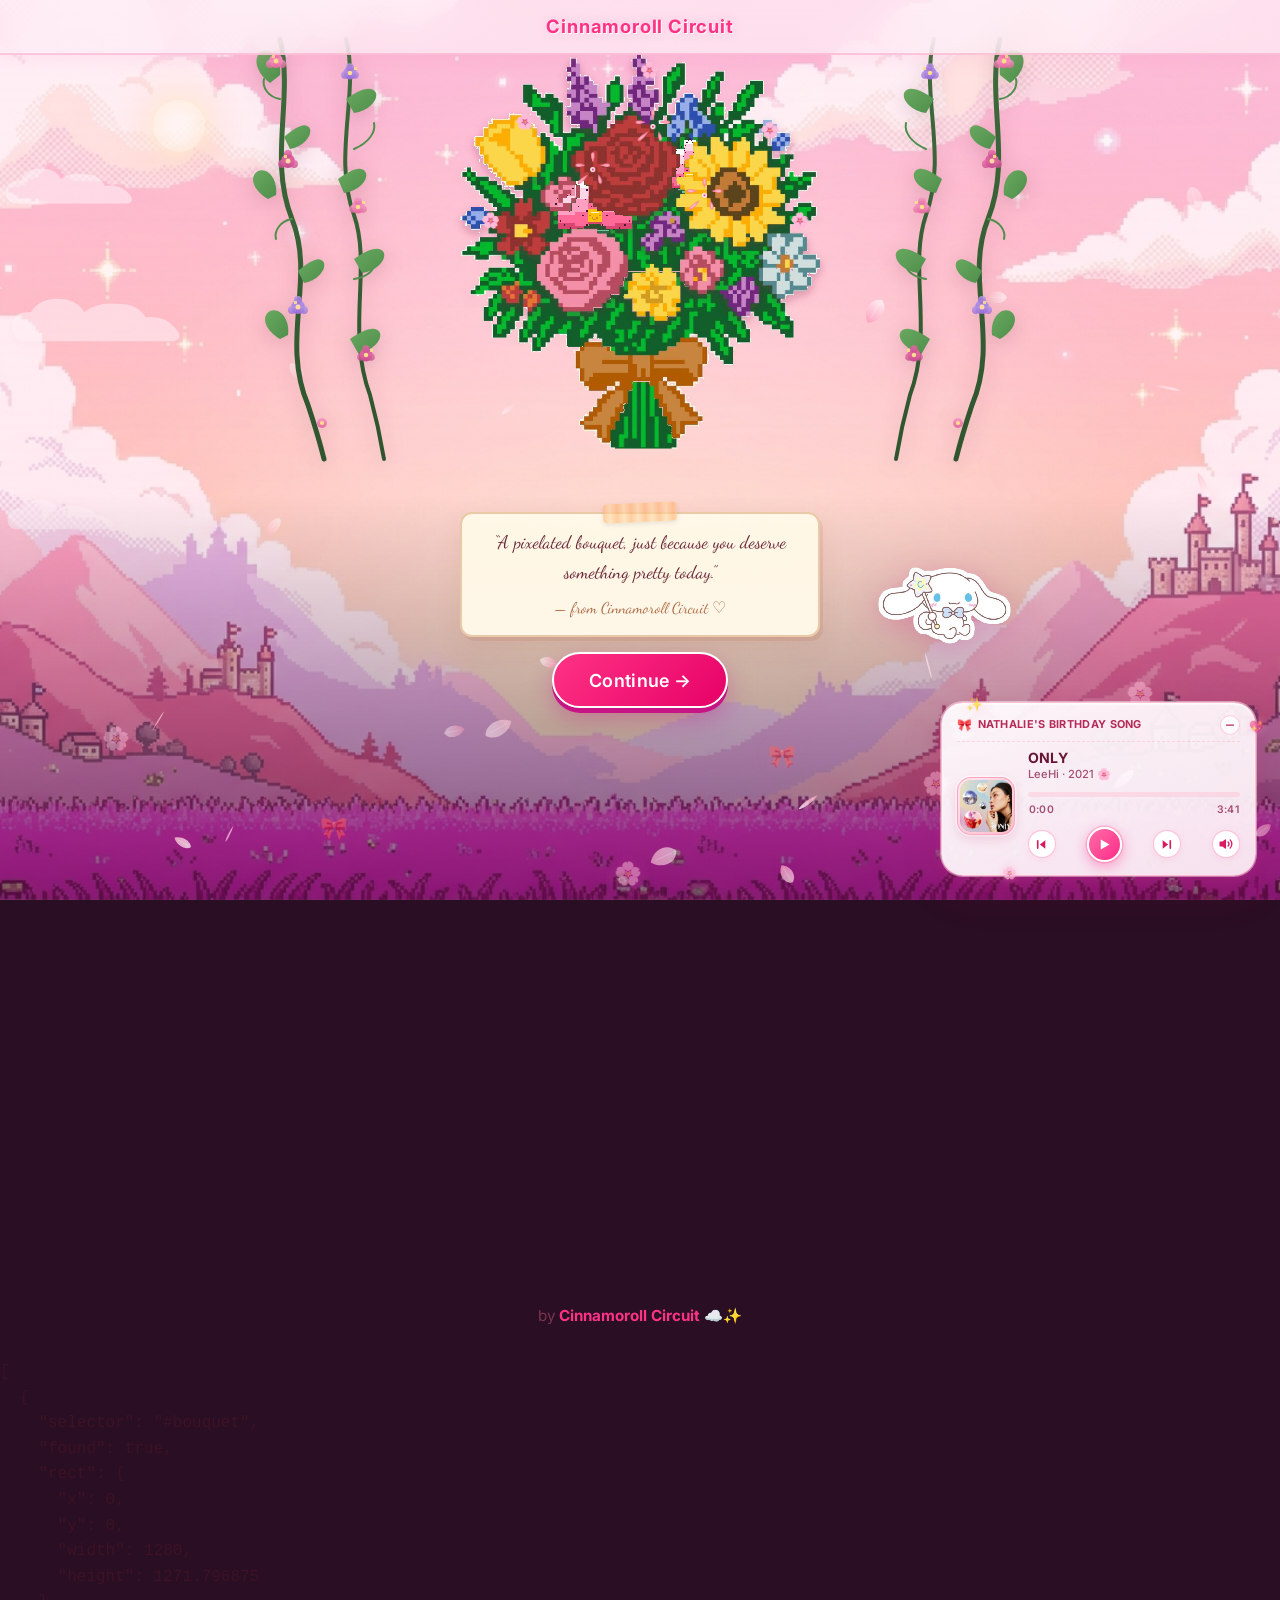
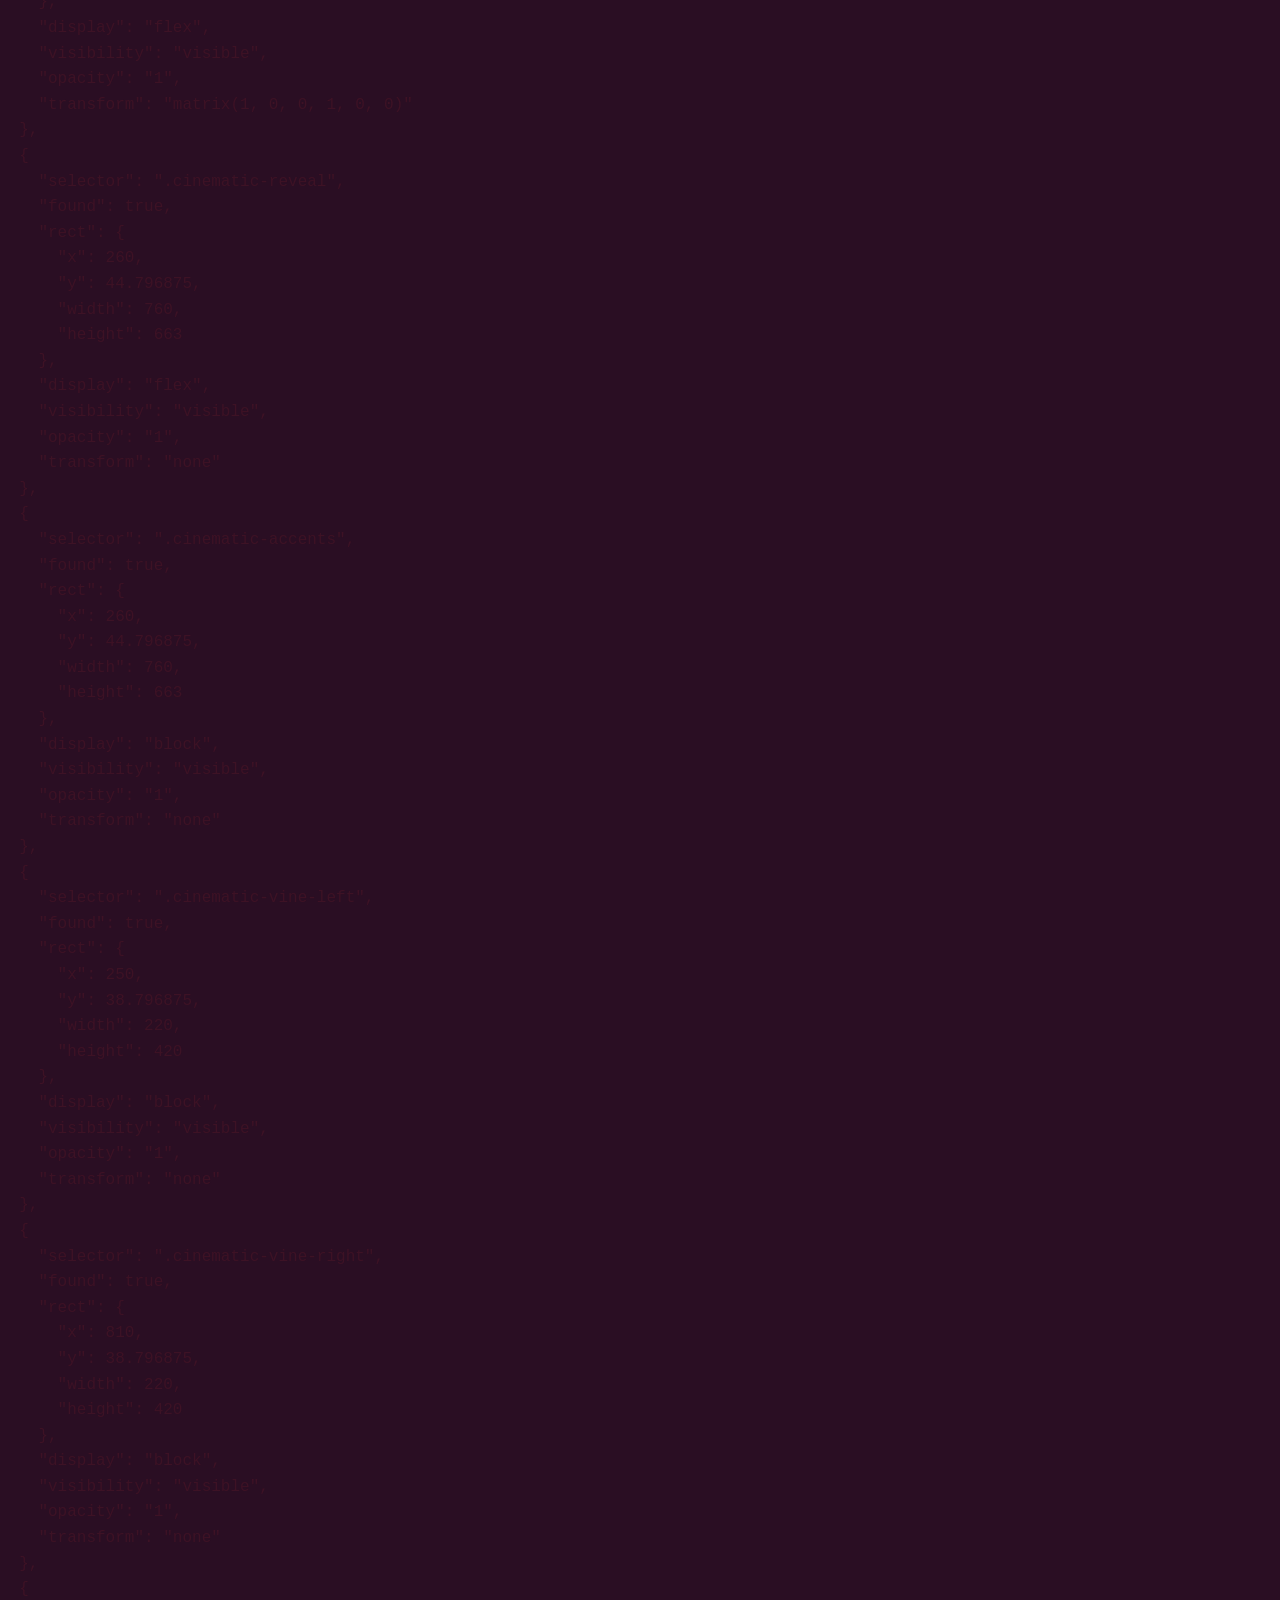
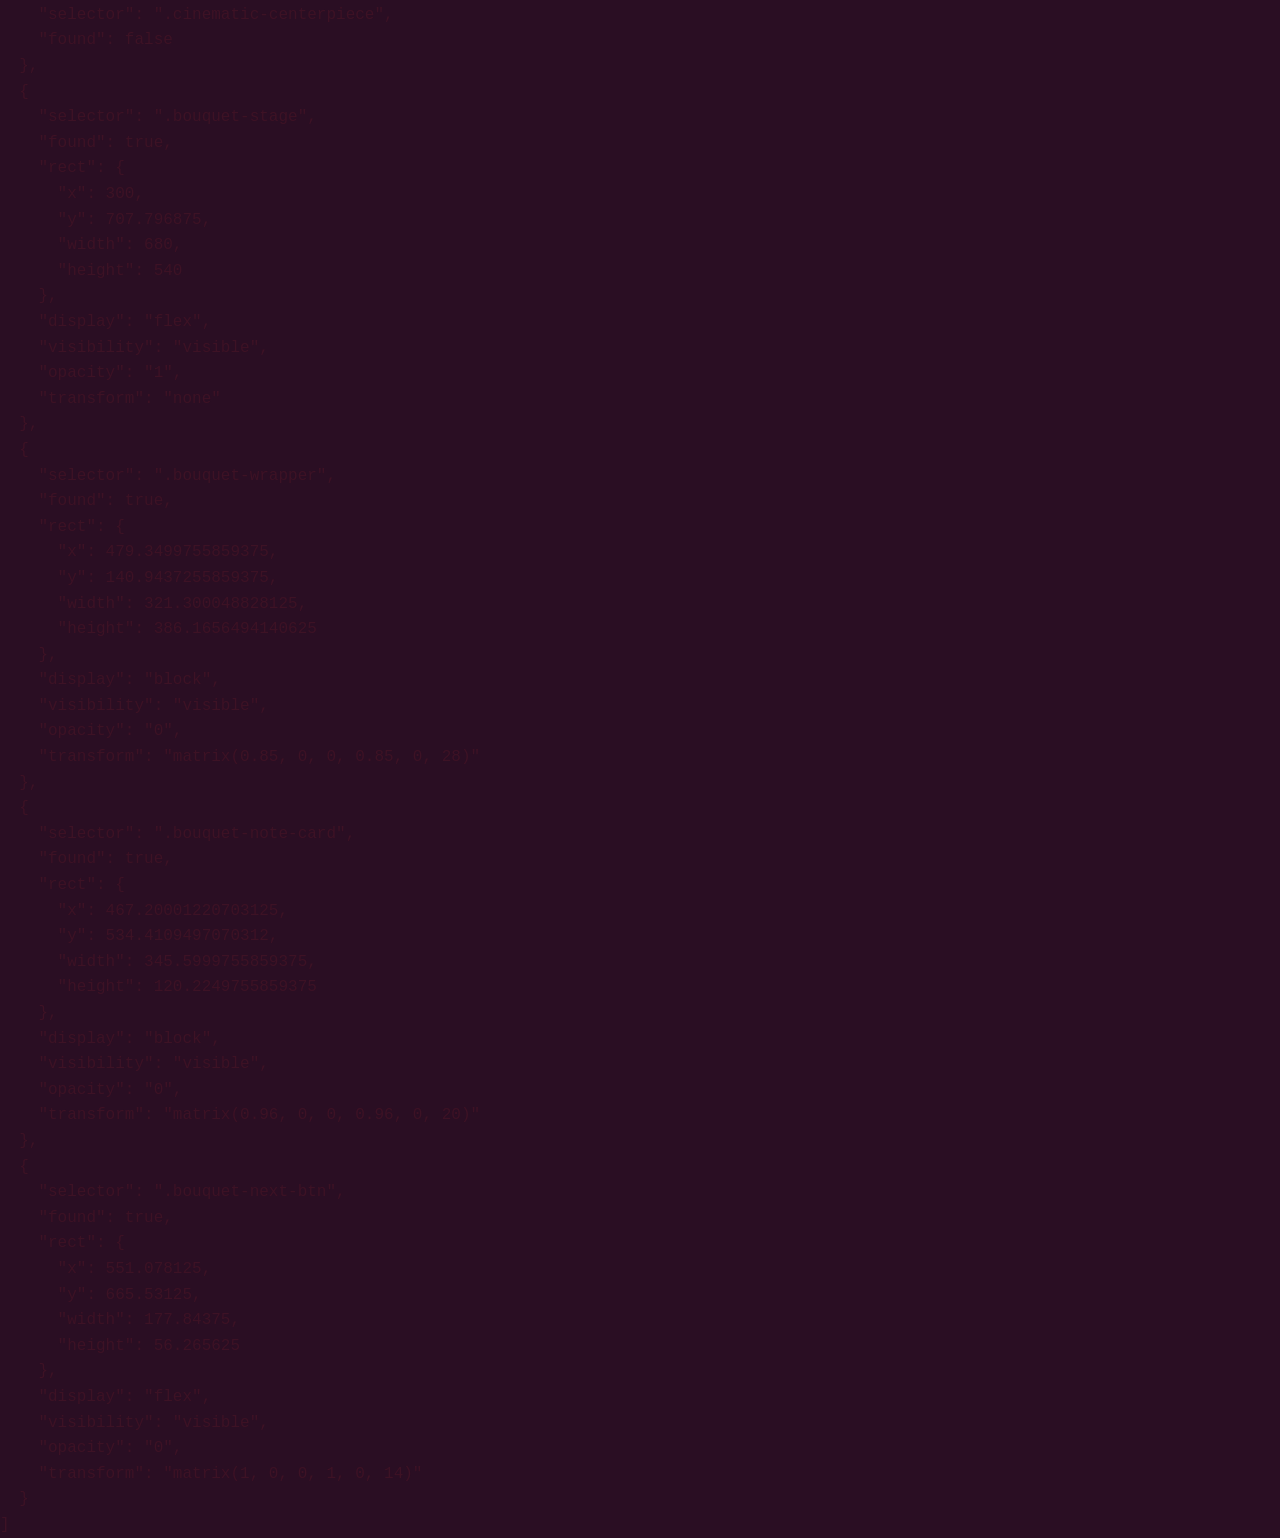
==== test_debug.html @ 2f10674e "Add files via upload" ====
<!DOCTYPE html>
<html lang="en">

<head>
    <meta charset="UTF-8">
    <meta name="viewport" content="width=device-width, initial-scale=1.0">
    <meta name="description" content="Happy Birthday Nathalie! 🎀">
    <meta name="theme-color" content="#FFC0CB">

    <title>Happy Birthday Nathalie! 🎀</title>

    <!-- Typography -->
    <link rel="preconnect" href="https://fonts.googleapis.com">
    <link rel="preconnect" href="https://fonts.gstatic.com" crossorigin>
    <link href="https://fonts.googleapis.com/css2?family=Caveat:wght@600;700&family=Cormorant+Garamond:ital,wght@0,400;0,600;0,700;1,400;1,600&family=Dancing+Script:wght@600;700&family=Inter:wght@300;400;500;600&family=Shantell+Sans:ital,wght@1,600;1,700&display=swap" rel="stylesheet">

    <!-- Stylesheet -->
    <link rel="stylesheet" href="css/style.css">
</head>

<body class="time-bouquet">

    <a href="#mainContent" class="skip-link">Skip to Content</a>

    <!-- Single HTML5 Audio Engine for continuous background playback -->
    <audio id="bgAudio" src="assets/audio/birthday.mp3" preload="auto" loop></audio>

    <div id="app" class="app">

        <!-- Global Day-to-Night Environmental System (Morning -> Afternoon -> Golden Hour -> Sunset -> Night) -->
        <div id="dayNightEnvironment" class="day-night-environment env-golden-hour" aria-hidden="true">
            <div class="env-sky-layer"></div>
            <div class="env-sun-layer">
                <div class="env-sun">
                    <div class="env-sun-corona"></div>
                    <div class="env-sun-core"></div>
                    <div class="env-sun-rays"></div>
                </div>
            </div>
            <div class="env-clouds-layer">
                <div class="env-cloud env-cloud-1">
                    <svg viewBox="0 0 120 40" class="env-cloud-svg">
                        <path d="M15 35 Q5 35 5 25 Q5 15 18 15 Q22 5 35 5 Q48 5 52 14 Q60 8 72 10 Q85 10 90 20 Q102 18 110 26 Q116 32 110 35 Z" fill="currentColor"/>
                    </svg>
                </div>
                <div class="env-cloud env-cloud-2">
                    <svg viewBox="0 0 140 45" class="env-cloud-svg">
                        <path d="M18 40 Q8 40 8 28 Q8 18 22 18 Q28 8 42 8 Q56 8 62 18 Q72 10 88 12 Q102 12 108 22 Q122 20 130 30 Q138 38 128 40 Z" fill="currentColor"/>
                    </svg>
                </div>
                <div class="env-cloud env-cloud-3">
                    <svg viewBox="0 0 100 35" class="env-cloud-svg">
                        <path d="M12 30 Q4 30 4 20 Q4 12 16 12 Q20 4 32 4 Q44 4 48 12 Q56 8 66 10 Q78 10 82 18 Q92 18 96 24 Q98 30 92 30 Z" fill="currentColor"/>
                    </svg>
                </div>
            </div>
            <div class="env-glow-horizon"></div>
            <div class="env-golden-aura"></div>
            <div class="env-night-stars-layer">
                <span class="env-night-star ens-1">✦</span>
                <span class="env-night-star ens-2">·</span>
                <span class="env-night-star ens-3">⭐</span>
                <span class="env-night-star ens-4">✨</span>
                <span class="env-night-star ens-5">·</span>
                <span class="env-night-star ens-6">✦</span>
                <span class="env-night-star ens-7">⭐</span>
                <span class="env-night-star ens-8">·</span>
                <span class="env-night-star ens-9">✨</span>
            </div>
            <div class="env-moon-layer">
                <div class="env-moon-glow"></div>
                <div class="env-moon">
                    <svg viewBox="0 0 48 48" class="env-moon-svg">
                        <path d="M28 4C17 4 8 13 8 24C8 35 17 44 28 44C32 44 36 43 39 40C30 38 23 30 23 20C23 13 27 7 33 4C31 4 29 4 28 4Z" fill="#FFF4D0"/>
                        <circle cx="17" cy="19" r="1.5" fill="#FFE5A3" opacity="0.7"/>
                        <circle cx="21" cy="29" r="2" fill="#FFE5A3" opacity="0.6"/>
                    </svg>
                </div>
            </div>
        </div>

        <!-- Floating Ambient Pixel Sparkles & Falling Sakura Canvas -->
        <canvas id="sakuraCanvas" class="sakura-canvas" aria-hidden="true"></canvas>
        <canvas id="confettiCanvas" class="confetti-canvas" aria-hidden="true"></canvas>
        <div class="ambient-floating-icons" aria-hidden="true">
            <span class="float-icon i1">🌸</span>
            <span class="float-icon i2">🌸</span>
            <span class="float-icon i3">🎀</span>
            <span class="float-icon i4">🌸</span>
            <span class="float-icon i5">🌸</span>
            <span class="float-icon i6">🎀</span>
        </div>

        <!-- Navigation Header with Return / Back Navigation -->
        <header class="site-header">
            <nav class="site-nav" aria-label="Primary Navigation">
                <button id="navBackBtn" class="nav-back-btn" type="button" aria-label="Return to previous section" style="display: none;">
                    <span class="nav-back-icon" aria-hidden="true">‹</span>
                    <span class="nav-back-text">Return</span>
                </button>
                <span class="site-logo">Cinnamoroll Circuit</span>
            </nav>
        </header>

        <!-- Main Content Flow -->
        <main id="mainContent">

            <!-- 1. LANDING SECTION -->
            <section id="landing" class="section-container" style="display: none;" aria-labelledby="landing-title">
                <div class="background-effects">
                    <div class="pixel-landscape-bg"></div>
                    <div class="gradient-overlay"></div>
                    <canvas id="particlesCanvas" class="particles-canvas"></canvas>
                </div>

                <div class="landing-content">
                    <!-- Subtle Card Corner Sakura Accents -->
                    <div class="card-corner-sakura cc-tl" aria-hidden="true">🌸</div>
                    <div class="card-corner-sakura cc-br" aria-hidden="true">🌸</div>

                    <!-- Cinnamoroll Hero Companion (Landing Pose) -->
                    <!-- Airplane Cinnamoroll Sticker -->
                    <div class="cin-sticker cin-sticker-airplane" aria-hidden="true">
                        <img src="assets/images/cin_airplane.png" alt="Cinnamoroll in Airplane" draggable="false">
                    </div>

                    <div class="landing-greeting">Greetings from Cinnamoroll Circuit</div>
                    <h1 id="landing-title">Happy Birthday, Nathalie! 🌸</h1>
                    <p class="subtitle-text">Whenever you’re ready, click continue.</p>

                    <button id="startButton" class="primary-button hero-start-btn" type="button">
                        Continue 🌸
                    </button>
                </div>
            </section>

            <!-- 2. TRANSITION / OPENING SECTION -->
            <section id="opening" class="section-container" aria-labelledby="opening-title" style="display: none;">

                <!-- Floating hearts background layer -->
                <div class="load-hearts-bg" aria-hidden="true">
                    <span class="lh lh1">💗</span>
                    <span class="lh lh2">🩷</span>
                    <span class="lh lh3">💕</span>
                    <span class="lh lh4">💗</span>
                    <span class="lh lh5">🩷</span>
                    <span class="lh lh6">💕</span>
                    <span class="lh lh7">✨</span>
                    <span class="lh lh8">🌸</span>
                    <span class="lh lh9">💗</span>
                    <span class="lh lh10">✨</span>
                </div>

                <div class="opening-container">

                    <!-- Cinnamoroll Cookie Eating PNG Sticker -->
                    <div class="cin-cookie-load-wrap" aria-hidden="true">
                        <!-- Shadow under Cinnamoroll -->
                        <div class="cin-cookie-shadow"></div>

                        <!-- Orbiting sparkles / cookies -->
                        <div class="cin-orbit-ring">
                            <span class="orb-star os1">🍪</span>
                            <span class="orb-star os2">✨</span>
                            <span class="orb-star os3">💕</span>
                            <span class="orb-star os4">🌸</span>
                        </div>

                        <!-- Cookie Cinnamoroll PNG -->
                        <img src="assets/images/cin_cookie.png" class="cin-cookie-img" alt="Cinnamoroll eating cookie" draggable="false">

                        <!-- Floating mini effects -->
                        <span class="cin-float-heart fh1">✨</span>
                        <span class="cin-float-heart fh2">🍪</span>
                        <span class="cin-float-heart fh3">💕</span>
                    </div>

                    <h2 id="opening-title">Getting everything ready…</h2>
                    <p class="opening-subtitle">sorry if may bugs hehe 🐾</p>

                    <!-- Dessert Sailor Cinnamoroll Sticker -->
                    <div class="cin-sticker cin-sticker-dessert" aria-hidden="true">
                        <img src="assets/images/cin_dessert.png" alt="Cinnamoroll with Desserts" draggable="false">
                    </div>

                    <!-- Paw-print progress dots -->
                    <div class="paw-progress" aria-hidden="true">
                        <span class="paw-dot pd1">🐾</span>
                        <span class="paw-dot pd2">🐾</span>
                        <span class="paw-dot pd3">🐾</span>
                        <span class="paw-dot pd4">🐾</span>
                        <span class="paw-dot pd5">🐾</span>
                    </div>

                </div>
            </section>


            <!-- 3. BIRTHDAY MESSAGE SECTION -->
            <section id="letter" class="section-container" aria-labelledby="letter-title" style="display: none;">
                <!-- Ambient Floating Letter Sparkles & Hearts -->
                <div class="letter-ambient-fx" aria-hidden="true">
                    <span class="lfx lfx1">💌</span>
                    <span class="lfx lfx2">🌸</span>
                    <span class="lfx lfx3">💕</span>
                    <span class="lfx lfx4">✨</span>
                </div>

                <article class="letter-card" tabindex="-1">
                    <div class="card-glow-aura" aria-hidden="true"></div>
                    <div class="card-corner-sakura cc-tl" aria-hidden="true">🌸</div>
                    <div class="card-ribbon">🎀</div>
                    
                    <!-- Cute Interactive Postal Stamp Seal with Sakura Detail -->
                    <div class="letter-stamp-seal" id="letterSeal" role="button" tabindex="0" aria-label="Tap for magic sparkles" title="Tap for magic ✨">
                        <span class="stamp-seal-icon">💌</span>
                        <span class="stamp-seal-text">CIRCUIT 🌸</span>
                        <span class="stamp-seal-sparkle">✨</span>
                    </div>
                    
                    <!-- Cinnamoroll Letter Companion (Peeking from bottom corner) -->
                    <!-- Dancing Heart Cinnamoroll Sticker -->
                    <div class="cin-sticker cin-sticker-dancing" aria-hidden="true">
                        <img src="assets/images/cin_dancing.png" alt="Cinnamoroll dancing with heart" draggable="false">
                    </div>

                    <header class="letter-header">
                        <span class="letter-badge">From: Cinnamoroll Circuit 💌 🌸</span>
                        <h2 id="letter-title">Happy Birthday Nathalie</h2>
                        <time class="letter-date" datetime="2026-01-01">09-21-2026</time>
                    </header>

                    <div class="letter-content">
                        <p class="salutation">Dear Nathalie,</p>

                        <p>Happy birthday.</p>

                        <p>Today is another year of your life, and I hope it’s also a moment for you to reflect and value how far you’ve come, the person you’ve become, and everything that has brought you here.</p>

                        <p>There’s something about you that I’ve always found difficult to put into words. But I’ll start with this: you’re funny, smart, creative, pretty, a politically aware girlie, and, above all, someone who seems to carry so much love in her. There are so many beautiful things about you, and you carry them so effortlessly that you probably don’t even realize how special they are.</p>

                        <p>Somewhere along the way, you became an inspiration to me. On days when I feel tired or unmotivated, thinking about you makes me want to do a little better, try a little harder, and keep moving forward. You never asked to be an inspiration to me. You were simply being yourself, and somehow, that was enough. Maybe that’s what makes it meaningful.</p>

                        <p>There were moments too, like seeing you at the canteen with your friends. Nothing particularly special happened. You were just there, living your life, laughing, and doing your own thing, and seeing you made an ordinary day feel a little lighter. Maybe that’s how it happened. It happened bit by bit, in a way I barely noticed. Little by little, without me even noticing, you somehow ivy-ed your way into my thoughts.</p>

                        <p>Now, the smallest things can remind me of you. A shade of blue, a song, a Cinnamoroll, or even something as simple as vanilla and milk. Sometimes, the smallest things make you think of a person for no clear reason.</p>

                        <p>I know I don’t truly know everything about you, and I never want to pretend that I do. What I know is only what I’ve been fortunate enough to see from a distance. But even from that distance, I’ve found so many reasons to admire you and the person you’re becoming.</p>

                        <p>And more than anything, I hope you succeed.</p>

                        <p>I hope you reach the dreams you’ve worked so hard for. I hope the things you’ve spent countless hours studying, practicing, creating, and working toward eventually find their way back to you. Maybe someday, I’ll see you as the future Miss TUPV. Maybe I’ll see your name among the topnotchers, with RCh proudly beside your name. If that day ever comes, wherever life finds me, I hope I’ll get to see it, knowing you deserve every bit of it.</p>

                        <p>Because I think you can.</p>

                        <p>So keep striving. Keep doing the things that make you happy. Keep cooking, baking, playing your guitar, listening to the music you love, chasing your dreams, and being authentically yourself.</p>

                        <p>You don’t have to have everything figured out. You don’t have to know exactly where every path will lead. Sometimes, all you can do is take the next step and trust that the rest will become clearer along the way. And when life gets difficult, I hope you remember how many difficult things you’ve already made it through.</p>

                        <p>There will be days when you feel lost. Days when things don’t go the way you hoped. Days when you wonder if you’re doing enough or if you’re getting anywhere at all.</p>

                        <p>When those days arrive, I hope you treat yourself kindly.</p>

                        <p>You will always find a way, just as you always have.</p>

                        <p>And if you ever feel like you’re falling behind, remember that growing doesn’t always look like progress. Sometimes, you don’t notice the change until you look back and see how different you are from the person you used to be.</p>

                        <p>Just like flowers, you’re capable of blooming beautifully, more than you think.</p>

                        <p>You don’t have to rush it.</p>

                        <p>There is still so much ahead of you. So many places you haven’t seen, things you haven’t experienced, people you haven’t met, and dreams you haven’t reached yet. There are still so many versions of your life waiting for you. I hope you get to discover them one by one.</p>

                        <p>As for me, I’ll stay in the background. Maybe we’ve crossed paths, or maybe we haven’t. Maybe you’ve seen me before, or maybe I’m just a stranger. That’s okay. You don’t need to know who I am, and this message isn’t meant to change that. I just wanted to share a few words that might make your birthday a little brighter.</p>

                        <p>Sometimes, you don’t have to be involved in someone’s life to wish them well. Simply seeing them do their best is reason enough to hope good things come their way.</p>

                        <p>That’s all I really want for you.</p>

                        <p>May you find happiness in everyday moments. May you be supported by those who love and understand you. May you keep finding inspiration or reasons to be excited every morning. And may the dreams you follow become your reality. And on the days when they feel far away, I hope you remember that you’re still moving towards them.</p>

                        <p>No matter where life takes you, may you always find beauty along the way. Let your pride come not from chasing perfection, but from remaining true to yourself. Cherish your curiosity, creativity, kindness, and all the little things that make you uniquely you. And as you move forward, remember to pause and appreciate just how much you’ve grown and the person you’ve become.</p>

                        <p>Keep going. Keep growing. Keep blooming.</p>

                        <p>There’s no need to rush. Take your time. Find your way. And wherever that way leads, I hope it brings you somewhere you’re happy to be.</p>

                        <p class="valediction">
                            Happy birthday, Nathalie.<br>
                            <strong class="signature-handwritten">Cinnamoroll Circuit 💗</strong>
                        </p>
                    </div>

                    <div class="secret-confession-note" aria-label="A quiet thought">
                        <span class="secret-pin">📎</span>
                        <span class="secret-text">“from someone who admires you, but you’ll never know who.”</span>
                        <span class="secret-author">— Cinnamoroll Circuit ☁️</span>
                    </div>

                    <div class="letter-footer">
                        <button id="nextToPhotosBtn" class="primary-button inline-btn" type="button">
                            One more thing...
                        </button>
                    </div>
                </article>
            </section>


            <!-- 4. REPLACED PHOTO EXPERIENCE (3 Single Photos) -->
            <section id="photos" class="section-container" aria-labelledby="photos-title" style="display: none;">
                <header class="section-header">
                    <span class="section-tag">Happy Birthday Nathalie 🌸</span>
                    <h2 id="photos-title">One more thing…</h2>
                </header>

                <!-- Ambient Floating Photo Charms -->
                <div class="photo-ambient-charms" aria-hidden="true">
                    <span class="pfx pfx1">✨</span>
                    <span class="pfx pfx2">💖</span>
                    <span class="pfx pfx3">🌸</span>
                    <span class="pfx pfx4">⭐</span>
                    <span class="pfx pfx5">💕</span>
                    <span class="pfx pfx6">✨</span>
                    <span class="pfx pfx7">🎀</span>
                </div>

                <!-- Scrapbook Floating Sakura Petals Layer -->
                <div id="scrapbookPetals" class="scrapbook-petals-layer" aria-hidden="true"></div>

                <!-- Scrapbook Composition (All 3 Polaroids in One Scene) -->
                <div class="scrapbook-gallery-stage" id="scrapbookGallery">
                    <!-- Photo 1 (Left Tilt) -->
                    <figure id="photoCard1" class="photo-card polaroid-card polaroid-card-1">
                        <div class="washi-tape washi-tape-tl" aria-hidden="true"></div>
                        <div class="polaroid-header-bar">
                            <span class="polaroid-stamp">PHOTO 01 ✿</span>
                            <span class="polaroid-deco-icon">🌸</span>
                        </div>
                        <div class="img-wrapper polaroid-img-wrapper">
                            <div class="photo-flash-sweep" aria-hidden="true"></div>
                            <img src="assets/images/photo1.jpg" loading="eager" alt="You looking pretty">
                            <!-- Film & atmosphere overlays -->
                            <div class="photo-vignette" aria-hidden="true"></div>
                            <div class="photo-light-leak photo-light-leak-tl" aria-hidden="true"></div>
                            <div class="img-overlay-heart">💖</div>
                        </div>
                        <!-- Polaroid bottom strip caption -->
                        <figcaption class="polaroid-caption-strip">
                            <span class="polaroid-caption-sakura" aria-hidden="true">🌸</span>
                            <span class="polaroid-caption-main">귀여워요 ♡</span>
                            <span class="polaroid-caption-date">09.21.2026</span>
                        </figcaption>
                    </figure>

                    <!-- Photo 2 (Center Elevated / Upright) -->
                    <figure id="photoCard2" class="photo-card polaroid-card polaroid-card-2">
                        <div class="washi-tape washi-tape-tr" aria-hidden="true"></div>
                        <div class="polaroid-header-bar">
                            <span class="polaroid-stamp">PHOTO 02 ✿</span>
                            <span class="polaroid-deco-icon">✨</span>
                        </div>
                        <div class="img-wrapper polaroid-img-wrapper">
                            <div class="photo-flash-sweep" aria-hidden="true"></div>
                            <img src="assets/images/photo2.jpg" loading="eager" alt="Your beautiful smile">
                            <!-- Film & atmosphere overlays -->
                            <div class="photo-vignette" aria-hidden="true"></div>
                            <div class="photo-light-leak photo-light-leak-br" aria-hidden="true"></div>
                            <div class="img-overlay-heart">💗</div>
                        </div>
                        <!-- Polaroid bottom strip caption -->
                        <figcaption class="polaroid-caption-strip">
                            <span class="polaroid-caption-sakura" aria-hidden="true">🌸</span>
                            <span class="polaroid-caption-main">매력이 넘쳐요 ♡</span>
                            <span class="polaroid-caption-date">09.21.2026</span>
                        </figcaption>
                    </figure>

                    <!-- Photo 3 (Right Tilt) -->
                    <figure id="photoCard3" class="photo-card polaroid-card polaroid-card-3">
                        <div class="washi-tape washi-tape-tl" aria-hidden="true"></div>
                        <div class="polaroid-header-bar">
                            <span class="polaroid-stamp">PHOTO 03 ✿</span>
                            <span class="polaroid-deco-icon">🎀</span>
                        </div>
                        <div class="img-wrapper polaroid-img-wrapper">
                            <div class="photo-flash-sweep" aria-hidden="true"></div>
                            <img src="assets/images/photo3.jpg" loading="eager" alt="Really pretty moment">
                            <!-- Film & atmosphere overlays -->
                            <div class="photo-vignette" aria-hidden="true"></div>
                            <div class="photo-light-leak photo-light-leak-tl" aria-hidden="true"></div>
                            <div class="img-overlay-heart">✨</div>
                        </div>
                        <!-- Polaroid bottom strip caption -->
                        <figcaption class="polaroid-caption-strip">
                            <span class="polaroid-caption-sakura" aria-hidden="true">🌸</span>
                            <span class="polaroid-caption-main">예뻐요 ♡</span>
                            <span class="polaroid-caption-date">09.21.2026</span>
                        </figcaption>
                    </figure>

                    <!-- Cinnamoroll Photo Companion -->
                    <div class="cin-sticker cin-sticker-wand" aria-hidden="true">
                        <img src="assets/images/cin_wand.png" alt="Cinnamoroll with Star Magic Wand" draggable="false">
                    </div>
                </div>

                <!-- Dedicated Scrapbook Date Stamp with Clear Spacing -->
                <div class="scrapbook-date-badge" aria-label="Date of memory">
                    <span class="sdb-text">click the button below to see what's next</span>
                </div>

                <!-- Scrapbook Action to proceed to Scrapbook Collage -->
                <div class="scrapbook-actions" id="scrapbookActions">
                    <button id="photo3NextBtn" class="primary-button photo-continue-btn" type="button">
                        See what's next... 💖
                    </button>
                </div>
            </section>

            <!-- 5. HANDMADE PINK SCRAPBOOK COLLAGE SECTION -->
            <section id="collage" class="section-container" aria-labelledby="collage-title" style="display: none;">
                <!-- Ambient Floating Scrapbook Charms -->
                <div class="collage-ambient-layer" aria-hidden="true">
                    <span class="cfx cfx1">🌸</span>
                    <span class="cfx cfx2">🌸</span>
                    <span class="cfx cfx3">🌸</span>
                    <span class="cfx cfx4">🌸</span>
                    <span class="cfx cfx5">🌸</span>
                </div>

                <!-- Handmade Pink Scrapbook Page Canvas -->
                <div class="scrapbook-page-canvas" id="scrapbookPageCanvas">
                    
                    <!-- Paper Texture & Wrinkle Overlay Layers -->
                    <div class="paper-texture-layer" aria-hidden="true"></div>
                    <div class="paper-crease-lines" aria-hidden="true"></div>

                    <!-- Top Scrapbook Label & Elegant Main Title -->
                    <div class="scrapbook-header-group">
                        <div class="scrapbook-sticker-pill">
                            <span class="sticker-text">to the olivia rodrigo girlie 🌸</span>
                        </div>
                        <h2 id="collage-title" class="scrapbook-main-heading">Happy Birthday Nathalie!</h2>
                    </div>

                    <!-- White Gel Pen Doodles (Sparkles, Hearts & Stars) -->
                    <div class="scrapbook-gel-doodles" aria-hidden="true">
                        <span class="gd gd-tl">✦</span>
                        <span class="gd gd-ml">♡</span>
                        <span class="gd gd-bl">⋆</span>
                        <span class="gd gd-tr">✦</span>
                        <span class="gd gd-mr">♡</span>
                        <span class="gd gd-br">⋆</span>
                    </div>

                    <!-- Flower Doodles (Yarn & hand-drawn looped flowers inspired by reference) -->
                    <div class="flower-doodles-layer" id="scrapbookFlowerDoodles" aria-hidden="true">
                        <!-- Top Left: White 5-loop yarn flower -->
                        <div class="flower-doodle fd-top-left">
                            <svg viewBox="0 0 100 100" class="doodle-svg">
                                <g fill="none" stroke="#FFFFFF" stroke-width="5" stroke-linecap="round">
                                    <ellipse cx="50" cy="22" rx="9" ry="16" />
                                    <ellipse cx="76" cy="40" rx="9" ry="16" transform="rotate(72 76 40)" />
                                    <ellipse cx="66" cy="74" rx="9" ry="16" transform="rotate(144 66 74)" />
                                    <ellipse cx="34" cy="74" rx="9" ry="16" transform="rotate(216 34 74)" />
                                    <ellipse cx="24" cy="40" rx="9" ry="16" transform="rotate(288 24 40)" />
                                </g>
                                <circle cx="50" cy="50" r="4" fill="#FFFFFF" />
                            </svg>
                        </div>

                        <!-- Top Right: Magenta 5-loop yarn flower -->
                        <div class="flower-doodle fd-top-right">
                            <svg viewBox="0 0 100 100" class="doodle-svg">
                                <g fill="none" stroke="#E60067" stroke-width="5.5" stroke-linecap="round">
                                    <ellipse cx="50" cy="22" rx="9" ry="16" />
                                    <ellipse cx="76" cy="40" rx="9" ry="16" transform="rotate(72 76 40)" />
                                    <ellipse cx="66" cy="74" rx="9" ry="16" transform="rotate(144 66 74)" />
                                    <ellipse cx="34" cy="74" rx="9" ry="16" transform="rotate(216 34 74)" />
                                    <ellipse cx="24" cy="40" rx="9" ry="16" transform="rotate(288 24 40)" />
                                </g>
                                <circle cx="50" cy="50" r="4.5" fill="#E60067" />
                            </svg>
                        </div>

                        <!-- Mid Left 1: Pink Bow / Yarn Loop Flower -->
                        <div class="flower-doodle fd-mid-left-1">
                            <svg viewBox="0 0 80 80" class="doodle-svg">
                                <g fill="none" stroke="#FF4D8B" stroke-width="5" stroke-linecap="round">
                                    <ellipse cx="28" cy="40" rx="14" ry="9" transform="rotate(-25 28 40)" />
                                    <ellipse cx="52" cy="40" rx="14" ry="9" transform="rotate(25 52 40)" />
                                    <ellipse cx="40" cy="26" rx="8" ry="12" />
                                    <ellipse cx="40" cy="54" rx="8" ry="12" />
                                </g>
                            </svg>
                        </div>

                        <!-- Mid Left 2: Hot Pink Loop Accent -->
                        <div class="flower-doodle fd-mid-left-2">
                            <svg viewBox="0 0 80 80" class="doodle-svg">
                                <g fill="none" stroke="#FF3385" stroke-width="5" stroke-linecap="round">
                                    <ellipse cx="40" cy="26" rx="12" ry="7" transform="rotate(30 40 26)" />
                                    <ellipse cx="40" cy="54" rx="12" ry="7" transform="rotate(-30 40 54)" />
                                    <ellipse cx="26" cy="40" rx="7" ry="12" transform="rotate(-20 26 40)" />
                                    <ellipse cx="54" cy="40" rx="7" ry="12" transform="rotate(20 54 40)" />
                                </g>
                            </svg>
                        </div>

                        <!-- Bottom Left: White 8-petal Daisy Flower -->
                        <div class="flower-doodle fd-bot-left">
                            <svg viewBox="0 0 100 100" class="doodle-svg">
                                <g fill="none" stroke="#FFFFFF" stroke-width="4.5" stroke-linecap="round">
                                    <ellipse cx="50" cy="20" rx="6" ry="14" />
                                    <ellipse cx="71" cy="29" rx="6" ry="14" transform="rotate(45 71 29)" />
                                    <ellipse cx="80" cy="50" rx="6" ry="14" transform="rotate(90 80 50)" />
                                    <ellipse cx="71" cy="71" rx="6" ry="14" transform="rotate(135 71 71)" />
                                    <ellipse cx="50" cy="80" rx="6" ry="14" transform="rotate(180 50 80)" />
                                    <ellipse cx="29" cy="71" rx="6" ry="14" transform="rotate(225 29 71)" />
                                    <ellipse cx="20" cy="50" rx="6" ry="14" transform="rotate(270 20 50)" />
                                    <ellipse cx="29" cy="29" rx="6" ry="14" transform="rotate(315 29 29)" />
                                </g>
                                <circle cx="50" cy="50" r="5" fill="#FFFFFF" />
                            </svg>
                        </div>

                        <!-- Bottom Right 1: White Yarn Loop Flower -->
                        <div class="flower-doodle fd-bot-right-1">
                            <svg viewBox="0 0 100 100" class="doodle-svg">
                                <g fill="none" stroke="#FFFFFF" stroke-width="5" stroke-linecap="round">
                                    <ellipse cx="50" cy="22" rx="9" ry="16" />
                                    <ellipse cx="76" cy="40" rx="9" ry="16" transform="rotate(72 76 40)" />
                                    <ellipse cx="66" cy="74" rx="9" ry="16" transform="rotate(144 66 74)" />
                                    <ellipse cx="34" cy="74" rx="9" ry="16" transform="rotate(216 34 74)" />
                                    <ellipse cx="24" cy="40" rx="9" ry="16" transform="rotate(288 24 40)" />
                                </g>
                            </svg>
                        </div>

                        <!-- Far Right: White Yarn Loop Bow -->
                        <div class="flower-doodle fd-mid-right">
                            <svg viewBox="0 0 80 80" class="doodle-svg">
                                <g fill="none" stroke="#FFFFFF" stroke-width="5" stroke-linecap="round">
                                    <ellipse cx="30" cy="40" rx="14" ry="9" transform="rotate(-20 30 40)" />
                                    <ellipse cx="50" cy="40" rx="14" ry="9" transform="rotate(20 50 40)" />
                                    <path d="M 40,40 L 32,65 M 40,40 L 48,65" stroke-width="4.5" />
                                </g>
                            </svg>
                        </div>

                        <!-- Bottom Right Corner 2: Magenta Loop Accent -->
                        <div class="flower-doodle fd-bot-right-2">
                            <svg viewBox="0 0 80 80" class="doodle-svg">
                                <g fill="none" stroke="#E60067" stroke-width="5" stroke-linecap="round">
                                    <ellipse cx="40" cy="26" rx="11" ry="6" transform="rotate(25 40 26)" />
                                    <ellipse cx="40" cy="54" rx="11" ry="6" transform="rotate(-25 40 54)" />
                                    <ellipse cx="26" cy="40" rx="6" ry="11" transform="rotate(-15 26 40)" />
                                    <ellipse cx="54" cy="40" rx="6" ry="11" transform="rotate(15 54 40)" />
                                </g>
                            </svg>
                        </div>
                    </div>

                    <!-- SVG ClipPath Definitions for Heart Masking -->
                    <svg width="0" height="0" class="svg-defs-hidden" aria-hidden="true" style="position: absolute; width: 0; height: 0; pointer-events: none;">
                        <defs>
                            <clipPath id="scrapbookHeartClip" clipPathUnits="objectBoundingBox">
                                <path d="M 0.50,0.22 C 0.44,0.11 0.31,0.03 0.17,0.07 C 0.04,0.11 -0.01,0.29 0.03,0.47 C 0.07,0.63 0.21,0.77 0.35,0.87 C 0.43,0.93 0.48,0.97 0.51,0.99 C 0.54,0.96 0.61,0.90 0.69,0.83 C 0.83,0.71 0.97,0.55 0.98,0.37 C 0.99,0.20 0.90,0.05 0.76,0.04 C 0.63,0.03 0.54,0.12 0.50,0.22 Z" />
                            </clipPath>
                        </defs>
                    </svg>

                    <!-- Torn Paper Blue Heart Cutout Centerpiece -->
                    <div class="scrapbook-blue-heart" id="scrapbookBlueHeart">
                        <!-- Layer 1: Ripped Paper Creased Background & White Fringe -->
                        <div class="torn-paper-crease-rim" aria-hidden="true"></div>
                        <div class="torn-paper-white-fringe" aria-hidden="true"></div>

                        <!-- Layer 2: Pastel Sky Blue Heart Core with Clipped Photo Cutout -->
                        <div class="blue-heart-container">
                            <div class="blue-heart-core" aria-hidden="true"></div>
                            <div class="scrapbook-photo-wrap" id="scrapbookPhotoWrap">
                                <img
                                    src="assets/images/SnapInsta.to_735238502_18091460519619324_5147628091461403351_n.jpg"
                                    alt="Nathalie in scrapbook memory collage"
                                    class="scrapbook-cutout-img"
                                    draggable="false"
                                    onerror="this.onerror=null; this.src='assets/images/photo2.jpg';"
                                >
                            </div>
                        </div>
                    </div>

                    <!-- Handwritten Paper Word Scraps (Organic Bubble Cutouts Around the Heart) -->
                    <div class="scrapbook-words-scatter" id="scrapbookWordsScatter">
                        <!-- Left Side Words -->
                        <div class="scrapbook-word-scrap sw-word-1" data-word-idx="0">
                            <span class="word-text">i know</span>
                        </div>
                        <div class="scrapbook-word-scrap sw-word-2" data-word-idx="1">
                            <span class="word-text">everybody</span>
                        </div>
                        <div class="scrapbook-word-scrap sw-word-3" data-word-idx="2">
                            <span class="word-text">changes</span>
                        </div>
                        <div class="scrapbook-word-scrap sw-word-4" data-word-idx="3">
                            <span class="word-text">but</span>
                        </div>

                        <!-- Right Side Words -->
                        <div class="scrapbook-word-scrap sw-word-5" data-word-idx="4">
                            <span class="word-text">i</span>
                        </div>
                        <div class="scrapbook-word-scrap sw-word-6" data-word-idx="5">
                            <span class="word-text">hope</span>
                        </div>
                        <div class="scrapbook-word-scrap sw-word-7" data-word-idx="6">
                            <span class="word-text">that</span>
                        </div>
                        <div class="scrapbook-word-scrap sw-word-8" data-word-idx="7">
                            <span class="word-text">we</span>
                        </div>
                        <div class="scrapbook-word-scrap sw-word-9" data-word-idx="8">
                            <span class="word-text">dont</span>
                        </div>
                        <div class="scrapbook-word-scrap sw-word-10" data-word-idx="9">
                            <span class="word-text">u + me = &lt;3</span>
                        </div>
                    </div>

                </div>

                <!-- Scrapbook Bottom Action / Sweetness Caption -->
                <div class="collage-actions" id="collageActions">
                    <button id="collageToDessertBtn" class="scrapbook-caption-pill-btn" type="button">
                        Next 🌸
                    </button>
                </div>
            </section>

            <!-- 5. Birthday Cafe (CAFÉ SECTION) -->
            <section id="dessert" class="section-container cafe-section" aria-labelledby="dessert-title" style="display: none;">

                <!-- ── PHASE 1: Pixel Café Entrance Sign ── -->
                <div class="cafe-entrance" id="cafeEntrance" aria-hidden="true">
                    <div class="cafe-sign-string"></div>
                    <div class="cafe-sign-board pixel-sign-board" role="img" aria-label="A Little Something for You — Open">
                        <span class="cafe-sign-title">♡ Cinnamoroll Cafe ♡</span>
                        <span class="cafe-sign-subtitle">Pick whichever one feels right today.</span>
                        <span class="cafe-sign-open">[ OPEN ♡ ]</span>
                    </div>
                    <div class="cafe-entrance-particles" id="cafeEntranceParticles" aria-hidden="true"></div>
                </div>

                <!-- ── PHASE 2: Main Pixel Café Scene ── -->
                <div class="cafe-scene pixel-cafe-scene" id="cafeScene">

                    <!-- Layer 1: Pixel Room Backdrop (Back Layer) -->
                    <div class="pixel-room-backdrop" aria-hidden="true">
                        <!-- Upper Pastel Pixel Wall & Molding -->
                        <div class="pixel-wall-upper">
                            <div class="pixel-wall-trim"></div>
                            <div class="pixel-wall-pattern"></div>
                        </div>

                        <!-- Pixel Wall Wainscoting (Lower Panel) -->
                        <div class="pixel-wall-wainscot">
                            <div class="wainscot-rail"></div>
                            <div class="wainscot-panels">
                                <span class="wp-seg"></span>
                                <span class="wp-seg"></span>
                                <span class="wp-seg"></span>
                                <span class="wp-seg"></span>
                                <span class="wp-seg"></span>
                                <span class="wp-seg"></span>
                            </div>
                        </div>

                        <!-- Large Pixel-Art Café Window looking outside -->
                        <div class="pixel-cafe-window">
                            <div class="pixel-window-outer-frame">
                                <div class="pixel-window-sky-view">
                                    <div class="pixel-sunbeam-cluster"></div>
                                    <div class="pixel-cloud pcloud-1"></div>
                                    <div class="pixel-cloud pcloud-2"></div>
                                    <div class="pixel-distant-hills"></div>
                                    <div class="pixel-distant-tree tree-left"></div>
                                    <div class="pixel-distant-tree tree-right"></div>
                                    <!-- Drifting Cherry Blossom Petals Outside Window -->
                                    <div class="pixel-window-petals">
                                        <span class="win-petal wp-1"></span>
                                        <span class="win-petal wp-2"></span>
                                        <span class="win-petal wp-3"></span>
                                        <span class="win-petal wp-4"></span>
                                    </div>
                                </div>
                                <!-- Stepped Window Panes -->
                                <div class="pixel-window-mullions">
                                    <div class="mullion-v"></div>
                                    <div class="mullion-h"></div>
                                </div>
                                <!-- Window Sill & Flower Planter Box -->
                                <div class="pixel-window-sill">
                                    <div class="pixel-planter-box">
                                        <span class="px-flower pf-1">🌸</span>
                                        <span class="px-flower pf-2">🌷</span>
                                        <span class="px-flower pf-3">🌸</span>
                                    </div>
                                </div>
                                <div class="pixel-curtain curtain-left"></div>
                                <div class="pixel-curtain curtain-right"></div>
                            </div>
                        </div>

                        <!-- Hanging Pixel Pendant Lamps with Stepped Glow Clusters -->
                        <div class="pixel-hanging-lamps">
                            <div class="pixel-lamp lamp-left">
                                <span class="lamp-pixel-cord"></span>
                                <span class="lamp-pixel-shade"></span>
                                <span class="lamp-pixel-bulb"></span>
                                <span class="lamp-pixel-glow"></span>
                            </div>
                            <div class="pixel-lamp lamp-right">
                                <span class="lamp-pixel-cord"></span>
                                <span class="lamp-pixel-shade"></span>
                                <span class="lamp-pixel-bulb"></span>
                                <span class="lamp-pixel-glow"></span>
                            </div>
                        </div>

                        <!-- Pixel Party Bunting / Garland -->
                        <div class="pixel-bunting-garland">
                            <span class="px-flag pf-pink"></span>
                            <span class="px-flag pf-cream"></span>
                            <span class="px-flag pf-blue"></span>
                            <span class="px-flag pf-pink"></span>
                            <span class="px-flag pf-gold"></span>
                            <span class="px-flag pf-rose"></span>
                            <span class="px-flag pf-blue"></span>
                        </div>

                        <!-- Wooden Plank Floor with Stepped Seams -->
                        <div class="pixel-floor-planks">
                            <div class="floor-plank-seam s1"></div>
                            <div class="floor-plank-seam s2"></div>
                            <div class="floor-plank-seam s3"></div>
                        </div>
                    </div>

                    <!-- Layer 2: Pixel Café Shelves, Props & Middle Layer -->
                    <div class="pixel-cafe-middle-layer" aria-hidden="true">
                        <!-- Left Pixel Shelf -->
                        <div class="pixel-shelf shelf-left">
                            <div class="shelf-pixel-plank"></div>
                            <div class="shelf-pixel-items">
                                <!-- Miniature Coffee Machine with Steam Pixels -->
                                <div class="pixel-coffee-machine" title="pixel coffee machine">
                                    <div class="pcm-top"></div>
                                    <div class="pcm-body"></div>
                                    <div class="pcm-spout"></div>
                                    <div class="pcm-steam">♨</div>
                                </div>
                                <!-- Stacked Pastel Cups -->
                                <div class="pixel-stacked-cups">
                                    <span class="px-cup cup-top">☕</span>
                                    <span class="px-cup cup-btm">☕</span>
                                </div>
                                <!-- Potted Plant -->
                                <div class="pixel-potted-plant">
                                    <span class="px-pot"></span>
                                    <span class="px-leaf">🌱</span>
                                </div>
                            </div>
                        </div>

                        <!-- Right Pixel Shelf -->
                        <div class="pixel-shelf shelf-right">
                            <div class="shelf-pixel-plank"></div>
                            <div class="shelf-pixel-items">
                                <!-- Subtle Cinnamoroll Easter Egg Detail -->
                                <div class="pixel-cinna-item" title="tiny Cinnamoroll helper ♡">
                                    <span class="pcinna-ear-l"></span>
                                    <span class="pcinna-head">☁️</span>
                                    <span class="pcinna-ear-r"></span>
                                    <span class="pcinna-cheeks"></span>
                                </div>
                                <!-- Pastry Bell Jar Display -->
                                <div class="pixel-pastry-jar">
                                    <div class="jar-dome"></div>
                                    <span class="jar-mini-treat">🧁</span>
                                    <div class="jar-stand"></div>
                                </div>
                                <!-- Tiny Stacked Plates -->
                                <div class="pixel-stacked-plates">
                                    <span class="px-plate pl-1"></span>
                                    <span class="px-plate pl-2"></span>
                                </div>
                            </div>
                        </div>

                        <!-- Framed Pixel Art on Walls -->
                        <div class="pixel-wall-frame frame-left">
                            <div class="px-frame-border">
                                <span class="px-frame-icon">☕</span>
                            </div>
                        </div>
                        <div class="pixel-wall-frame frame-right">
                            <div class="px-frame-border">
                                <span class="px-frame-icon">🍰</span>
                            </div>
                        </div>

                        <!-- Tiny Pixel Specials Chalkboard Note -->
                        <div class="cafe-specials-note pixel-specials-board">
                            <div class="specials-tape"></div>
                            <span class="specials-title">♡ Cinnamorolls Café ♡</span>
                            <span class="specials-subtitle">TODAY'S SPECIALS</span>
                            <div class="specials-divider">· · · · · · · · ·</div>
                            <span class="specials-item">· Nathalie</span>
                            <span class="specials-item">· @deardiavy</span>
                            <span class="specials-item">· Olivia Rodrigo/One Direction girlie </span>
                            <span class="specials-tagline"> baked fresh for our favorite customer </span>
                        </div>

                        <!-- Environmental Pixel Sparkles & Petals -->
                        <div class="pixel-env-prop prop-pixel-star ps-1">✦</div>
                        <div class="pixel-env-prop prop-pixel-star ps-2">✦</div>
                        <div class="pixel-env-prop prop-pixel-heart ph-1">♡</div>
                        <div class="pixel-env-prop prop-pixel-heart ph-2">♡</div>
                        <div class="pixel-env-prop prop-pixel-cherry pc-1">🍒</div>
                        <div class="pixel-env-prop prop-pixel-berry pb-1">🍓</div>
                    </div>

                    <!-- Ambient layer for floating sparkle pixels -->
                    <div class="cafe-ambient-layer" id="cafeAmbient" aria-hidden="true"></div>

                    <!-- Top Header & Permanent Hanging Pixel Sign -->
                    <header class="cafe-scene-header">
                        <div class="cafe-mini-hanging-sign" aria-hidden="true">
                            <span class="sign-cord"></span>
                            <div class="sign-tag">
                                <span class="sign-name">Cinnamoroll's Café</span>
                                <span class="sign-status">OPEN ♡</span>
                            </div>
                        </div>
                        <div class="cafe-hint-wrapper" id="cafeDiscoveryHint" aria-live="polite">
                            <p class="hint-line-main">Cinnamoroll's Café</p>
                            <p class="hint-line-sub">Pick whichever treat feels right today. ♡</p>
                        </div>
                    </header>

                    <!-- Layer 3: Organic Cozy Café Treats Presentation Layer -->
                    <div class="cafe-treats-layer" id="cafeTreatsLayer" role="group" aria-label="Cinnamorolls Café Treats — tap each treat to reveal its message">

                        <!-- 1. 🍫 Chocolate (Top Left) -->
                        <button class="cafe-treat treat-chocolate-station" data-treat="chocolate"
                                aria-label="Chocolate — for the days that feel a little too heavy"
                                style="--pos-x: 23%; --pos-y: 22%; --rot: -3deg;">
                            <div class="station-mat mat-washi-strip" aria-hidden="true">
                                <div class="mat-washi washi-tl"></div>
                            </div>
                            <div class="treat-visual" aria-hidden="true">
                                <img class="treat-sticker-img" src="assets/images/cafe/sticker_chocolate.png" alt="Chocolate sticker" draggable="false">
                                <div class="treat-sparkle-halo"></div>
                            </div>
                            <div class="treat-card-pill">
                                <span class="treat-card-title">Chocolate</span>
                                <span class="treat-card-desc">for the days that feel a little too heavy</span>
                            </div>
                            <span class="treat-found-mark" aria-hidden="true">opened ♡</span>
                        </button>

                        <!-- 2. 🍪 Heart Cookie (Top Right) -->
                        <button class="cafe-treat treat-cookie-station" data-treat="cookie"
                                aria-label="Cookie — for when you need a little reminder that you're loved"
                                style="--pos-x: 77%; --pos-y: 22%; --rot: 3deg;">
                            <div class="station-mat mat-torn-kraft" aria-hidden="true">
                                <div class="mat-washi washi-tr"></div>
                            </div>
                            <div class="treat-visual" aria-hidden="true">
                                <img class="treat-sticker-img" src="assets/images/cafe/sticker_cookie.png" alt="Cookie sticker" draggable="false">
                                <div class="treat-sparkle-halo"></div>
                            </div>
                            <div class="treat-card-pill">
                                <span class="treat-card-title">Cookie</span>
                                <span class="treat-card-desc">for when you need a little reminder that you're loved</span>
                            </div>
                            <span class="treat-found-mark" aria-hidden="true">opened ♡</span>
                        </button>

                        <!-- 3. 🍓 Strawberry Shortcake (Center/Mid Left) -->
                        <button class="cafe-treat treat-shortcake-station" data-treat="shortcake"
                                aria-label="Strawberry Shortcake — for when life could use a little sweetness"
                                style="--pos-x: 19%; --pos-y: 56%; --rot: -2deg;">
                            <div class="station-mat mat-ceramic-plate" aria-hidden="true">
                                <span class="mat-deco-icon">🍓</span>
                            </div>
                            <div class="treat-visual" aria-hidden="true">
                                <img class="treat-sticker-img" src="assets/images/cafe/sticker_shortcake.png" alt="Strawberry shortcake sticker" draggable="false">
                                <div class="treat-sparkle-halo"></div>
                            </div>
                            <div class="treat-card-pill">
                                <span class="treat-card-title">Strawberry Shortcake</span>
                                <span class="treat-card-desc">for when life could use a little sweetness</span>
                            </div>
                            <span class="treat-found-mark" aria-hidden="true">opened ♡</span>
                        </button>

                        <!-- 4. 🍰 Birthday Cake (Centerpiece Hero — Center / Lower Center) -->
                        <button class="cafe-treat treat-cake-station treat-centerpiece" data-treat="cake"
                                aria-label="Birthday Cake — for today — because you deserve to celebrate"
                                style="--pos-x: 50%; --pos-y: 44%; --rot: 0deg;">
                            <div class="station-mat mat-doily-large" aria-hidden="true">
                                <div class="mat-sparkle-ring"></div>
                                <span class="mat-deco-icon cake-crown">👑</span>
                            </div>
                            <div class="treat-visual" aria-hidden="true">
                                <img class="treat-sticker-img treat-cake-img" src="assets/images/cafe/sticker_cake.png" alt="Birthday cake centerpiece sticker" draggable="false">
                                <div class="treat-sparkle-halo treat-cake-halo"></div>
                            </div>
                            <div class="treat-card-pill centerpiece-pill">
                                <span class="treat-card-badge">✨ TODAY'S SPECIAL ✨</span>
                                <span class="treat-card-title">Birthday Cake</span>
                                <span class="treat-card-desc">for today, because you deserve to celebrate</span>
                            </div>
                            <span class="treat-found-mark" aria-hidden="true">celebrated ♡</span>
                        </button>

                        <!-- 5. 🧁 Cupcake (Center/Mid Right) -->
                        <button class="cafe-treat treat-cupcake-station" data-treat="cupcake"
                                aria-label="Cupcake — for when you need a tiny reason to smile"
                                style="--pos-x: 81%; --pos-y: 56%; --rot: 2deg;">
                            <div class="station-mat mat-scallop-doily" aria-hidden="true">
                                <span class="mat-deco-icon">✨</span>
                            </div>
                            <div class="treat-visual" aria-hidden="true">
                                <img class="treat-sticker-img" src="assets/images/cafe/sticker_cupcake.png" alt="Cupcake sticker" draggable="false">
                                <div class="treat-sparkle-halo"></div>
                            </div>
                            <div class="treat-card-pill">
                                <span class="treat-card-title">Cupcake</span>
                                <span class="treat-card-desc">for when you need a tiny reason to smile</span>
                            </div>
                            <span class="treat-found-mark" aria-hidden="true">opened ♡</span>
                        </button>

                        <!-- 6. 🧋 Birthday Drink (Bottom Center) -->
                        <button class="cafe-treat treat-drink-station" data-treat="drink"
                                aria-label="Birthday Drink — for when you need to slow down for a while"
                                style="--pos-x: 50%; --pos-y: 82%; --rot: -1deg;">
                            <div class="station-mat mat-scallop-coaster" aria-hidden="true">
                                <div class="mat-washi washi-bl"></div>
                            </div>
                            <div class="treat-visual" aria-hidden="true">
                                <img class="treat-sticker-img" src="assets/images/cafe/sticker_drink.png" alt="Birthday drink sticker" draggable="false">
                                <div class="treat-sparkle-halo"></div>
                            </div>
                            <div class="treat-card-pill">
                                <span class="treat-card-title">Birthday Drink</span>
                                <span class="treat-card-desc">for when you need to slow down for a while</span>
                            </div>
                            <span class="treat-found-mark" aria-hidden="true">opened ♡</span>
                        </button>

                    </div><!-- /.cafe-treats-layer -->

                    <!-- Layer 4: Pop-up / Unfolding Scrapbook Message Note with Cinnamoroll Helper -->
                    <div class="cafe-note-panel" id="cafeNotePanel" aria-live="polite" aria-label="Secret message" style="display:none;"></div>

                    <!-- Layer 5: Continue Action Button (Reveals after opening at least 1 treat) -->
                    <div class="cafe-continue-wrap" id="cafeContinueWrap" style="display:none;" aria-live="polite">
                        <button id="dessertToBouquetBtn" class="cafe-continue-btn" type="button"
                                aria-label="Continue to the next surprise">
                            <span>Next</span> <span class="btn-icon">🌸</span>
                        </button>
                    </div>

                </div><!-- /.cafe-scene -->

                <!-- Screen-reader only title -->
                <h2 id="dessert-title" class="sr-only">Happy Birthday Nathalie</h2>

            </section>

            <!-- 6. CINEMATIC ANIMATED BOUQUET (Spacious Dome Layout - Zero Flower Intersections) -->
            <section id="bouquet" class="section-container active-section" aria-labelledby="bouquet-title" style="display: flex;">

                <!-- ══ CINEMATIC ANIMATED BOUQUET REVEAL ══
                     Site's pink gradient stays as the base; transparent pixel-art
                     props (vine, flowers, butterfly) bloom in around the Cinnamoroll
                     centerpiece. Plays once on section enter via IntersectionObserver. -->
                <div class="cinematic-reveal" id="cinematicReveal" aria-label="A cinematic bouquet reveal">

                    <!-- Decorative accents layer (transparent cutout props, above pink bg) -->
                    <div class="cinematic-accents" aria-hidden="true">

                        <!-- Symmetrical hanging pixel-art vines with 4 individual strands -->
                        <div class="cinematic-vine cinematic-vine-left">
                            <svg class="cinematic-vine-svg" xmlns="http://www.w3.org/2000/svg" viewBox="0 0 220 420" width="220" height="420" aria-hidden="true" focusable="false">
                                <defs>
                                    <linearGradient id="bvStemL" x1="0" y1="0" x2="0" y2="1">
                                        <stop offset="0%" stop-color="#3E6B3C"/>
                                        <stop offset="100%" stop-color="#2F542E"/>
                                    </linearGradient>
                                    <linearGradient id="bvLeafL" x1="0" y1="0" x2="1" y2="1">
                                        <stop offset="0%" stop-color="#6AA85F"/>
                                        <stop offset="100%" stop-color="#4E8F4C"/>
                                    </linearGradient>
                                    <linearGradient id="bvBloomPink" x1="0" y1="0" x2="0" y2="1">
                                        <stop offset="0%" stop-color="#F59AC4"/>
                                        <stop offset="100%" stop-color="#E66AA0"/>
                                    </linearGradient>
                                    <linearGradient id="bvBloomPurple" x1="0" y1="0" x2="0" y2="1">
                                        <stop offset="0%" stop-color="#B69AE8"/>
                                        <stop offset="100%" stop-color="#9A6BD6"/>
                                    </linearGradient>
                                    <linearGradient id="bvBloomDeep" x1="0" y1="0" x2="0" y2="1">
                                        <stop offset="0%" stop-color="#E86AA6"/>
                                        <stop offset="100%" stop-color="#C74E90"/>
                                    </linearGradient>
                                </defs>
                                <!-- Strand 1: Left Outer Trailing Stem -->
                                <g class="vine-strand vine-strand-1">
                                    <path d="M30 0 C44 60, 18 120, 42 180 C66 240, 30 300, 58 366 C66 390, 70 404, 74 420" fill="none" stroke="url(#bvStemL)" stroke-width="5" stroke-linecap="round"/>
                                    <path d="M30 60 C18 58, 12 48, 14 40" fill="none" stroke="#4E8F4C" stroke-width="2" stroke-linecap="round"/>
                                    <path d="M42 180 C30 182, 24 192, 26 200" fill="none" stroke="#4E8F4C" stroke-width="2" stroke-linecap="round"/>
                                    <path d="M20 44 C6 34, 2 18, 12 12 C22 8, 32 20, 30 36 Z" fill="url(#bvLeafL)"/>
                                    <path d="M34 98 C46 88, 56 82, 60 90 C62 98, 52 108, 40 110 Z" fill="url(#bvLeafL)"/>
                                    <path d="M18 160 C4 152, -2 138, 8 132 C18 128, 28 140, 26 156 Z" fill="url(#bvLeafL)"/>
                                    <path d="M48 232 C60 222, 70 216, 74 224 C76 232, 66 242, 54 244 Z" fill="url(#bvLeafL)"/>
                                    <path d="M30 300 C16 292, 10 278, 20 272 C30 268, 40 280, 38 296 Z" fill="url(#bvLeafL)"/>
                                    <!-- Bloom 1 (Pink) -->
                                    <g transform="translate(26, 22)">
                                        <circle cx="0" cy="0" r="7" fill="url(#bvBloomPink)"/>
                                        <circle cx="-6" cy="3" r="4" fill="url(#bvBloomPink)" opacity="0.8"/>
                                        <circle cx="6" cy="3" r="4" fill="url(#bvBloomPink)" opacity="0.8"/>
                                        <circle cx="0" cy="-7" r="4" fill="url(#bvBloomPink)" opacity="0.85"/>
                                        <circle cx="0" cy="0" r="2.5" fill="#FFE08A"/>
                                    </g>
                                    <!-- Bloom 3 (Deep Pink) -->
                                    <g transform="translate(38, 122)">
                                        <circle cx="0" cy="0" r="7" fill="url(#bvBloomDeep)"/>
                                        <circle cx="-6" cy="3" r="4" fill="url(#bvBloomDeep)" opacity="0.8"/>
                                        <circle cx="6" cy="3" r="4" fill="url(#bvBloomDeep)" opacity="0.8"/>
                                        <circle cx="0" cy="-7" r="4" fill="url(#bvBloomDeep)" opacity="0.85"/>
                                        <circle cx="0" cy="0" r="2.5" fill="#FFD9A0"/>
                                    </g>
                                    <!-- Bloom 5 (Purple) -->
                                    <g transform="translate(48, 268)">
                                        <circle cx="0" cy="0" r="7" fill="url(#bvBloomPurple)"/>
                                        <circle cx="-6" cy="3" r="4" fill="url(#bvBloomPurple)" opacity="0.8"/>
                                        <circle cx="6" cy="3" r="4" fill="url(#bvBloomPurple)" opacity="0.8"/>
                                        <circle cx="0" cy="-7" r="4" fill="url(#bvBloomPurple)" opacity="0.85"/>
                                        <circle cx="0" cy="0" r="2.5" fill="#FFD9A0"/>
                                    </g>
                                    <!-- Bloom 7 (Bud) -->
                                    <g transform="translate(72, 384)">
                                        <circle cx="0" cy="0" r="5" fill="url(#bvBloomPink)"/>
                                        <circle cx="0" cy="0" r="2" fill="#FFE08A"/>
                                    </g>
                                    <!-- Sparkles -->
                                    <g fill="#FFE08A" opacity="0.85">
                                        <rect x="22" y="16" width="3" height="3"/>
                                        <rect x="34" y="116" width="3" height="3"/>
                                        <rect x="44" y="262" width="3" height="3"/>
                                    </g>
                                </g>
                                <!-- Strand 2: Left Inner Twisting Stem -->
                                <g class="vine-strand vine-strand-2">
                                    <path d="M96 0 C110 54, 82 116, 104 176 C122 228, 96 292, 120 356 C126 378, 130 396, 134 420" fill="none" stroke="url(#bvStemL)" stroke-width="4" stroke-linecap="round"/>
                                    <path d="M104 110 C118 104, 126 94, 124 84" fill="none" stroke="#4E8F4C" stroke-width="2" stroke-linecap="round"/>
                                    <path d="M104 240 C118 238, 126 230, 124 222" fill="none" stroke="#4E8F4C" stroke-width="2" stroke-linecap="round"/>
                                    <path d="M96 60 C110 50, 122 46, 126 54 C128 62, 118 72, 104 74 Z" fill="url(#bvLeafL)"/>
                                    <path d="M88 140 C102 130, 112 126, 116 134 C118 142, 108 152, 94 154 Z" fill="url(#bvLeafL)"/>
                                    <path d="M104 220 C118 210, 130 206, 134 214 C136 222, 126 232, 112 234 Z" fill="url(#bvLeafL)"/>
                                    <path d="M100 300 C114 290, 126 286, 130 294 C132 302, 122 312, 108 314 Z" fill="url(#bvLeafL)"/>
                                    <!-- Bloom 2 (Purple) -->
                                    <g transform="translate(100, 34)">
                                        <circle cx="0" cy="0" r="6.5" fill="url(#bvBloomPurple)"/>
                                        <circle cx="-5" cy="2" r="3.8" fill="url(#bvBloomPurple)" opacity="0.8"/>
                                        <circle cx="5" cy="2" r="3.8" fill="url(#bvBloomPurple)" opacity="0.8"/>
                                        <circle cx="0" cy="-6" r="3.8" fill="url(#bvBloomPurple)" opacity="0.85"/>
                                        <circle cx="0" cy="0" r="2.2" fill="#FFE08A"/>
                                    </g>
                                    <!-- Bloom 4 (Pink) -->
                                    <g transform="translate(108, 168)">
                                        <circle cx="0" cy="0" r="6.5" fill="url(#bvBloomPink)"/>
                                        <circle cx="-5" cy="2" r="3.8" fill="url(#bvBloomPink)" opacity="0.8"/>
                                        <circle cx="5" cy="2" r="3.8" fill="url(#bvBloomPink)" opacity="0.8"/>
                                        <circle cx="0" cy="-6" r="3.8" fill="url(#bvBloomPink)" opacity="0.85"/>
                                        <circle cx="0" cy="0" r="2.2" fill="#FFE08A"/>
                                    </g>
                                    <!-- Bloom 6 (Deep Pink) -->
                                    <g transform="translate(116, 316)">
                                        <circle cx="0" cy="0" r="6.5" fill="url(#bvBloomDeep)"/>
                                        <circle cx="-5" cy="2" r="3.8" fill="url(#bvBloomDeep)" opacity="0.8"/>
                                        <circle cx="5" cy="2" r="3.8" fill="url(#bvBloomDeep)" opacity="0.8"/>
                                        <circle cx="0" cy="-6" r="3.8" fill="url(#bvBloomDeep)" opacity="0.85"/>
                                        <circle cx="0" cy="0" r="2.2" fill="#FFE08A"/>
                                    </g>
                                    <!-- Sparkles -->
                                    <g fill="#FFE08A" opacity="0.85">
                                        <rect x="104" y="28" width="3" height="3"/>
                                        <rect x="112" y="162" width="3" height="3"/>
                                        <rect x="120" y="310" width="3" height="3"/>
                                    </g>
                                </g>
                            </svg>
                        </div>
                        <div class="cinematic-vine cinematic-vine-right">
                            <svg class="cinematic-vine-svg" xmlns="http://www.w3.org/2000/svg" viewBox="0 0 220 420" width="220" height="420" aria-hidden="true" focusable="false">
                                <defs>
                                    <linearGradient id="bvStemR" x1="0" y1="0" x2="0" y2="1">
                                        <stop offset="0%" stop-color="#3E6B3C"/>
                                        <stop offset="100%" stop-color="#2F542E"/>
                                    </linearGradient>
                                    <linearGradient id="bvLeafR" x1="0" y1="0" x2="1" y2="1">
                                        <stop offset="0%" stop-color="#6AA85F"/>
                                        <stop offset="100%" stop-color="#4E8F4C"/>
                                    </linearGradient>
                                    <linearGradient id="bvBloomPinkR" x1="0" y1="0" x2="0" y2="1">
                                        <stop offset="0%" stop-color="#F59AC4"/>
                                        <stop offset="100%" stop-color="#E66AA0"/>
                                    </linearGradient>
                                    <linearGradient id="bvBloomPurpleR" x1="0" y1="0" x2="0" y2="1">
                                        <stop offset="0%" stop-color="#B69AE8"/>
                                        <stop offset="100%" stop-color="#9A6BD6"/>
                                    </linearGradient>
                                    <linearGradient id="bvBloomDeepR" x1="0" y1="0" x2="0" y2="1">
                                        <stop offset="0%" stop-color="#E86AA6"/>
                                        <stop offset="100%" stop-color="#C74E90"/>
                                    </linearGradient>
                                </defs>
                                <!-- Strand 3: Right Inner Twisting Stem -->
                                <g class="vine-strand vine-strand-3">
                                    <path d="M124 0 C110 54, 138 116, 116 176 C98 228, 124 292, 100 356 C94 378, 90 396, 86 420" fill="none" stroke="url(#bvStemR)" stroke-width="4" stroke-linecap="round"/>
                                    <path d="M116 110 C102 104, 94 94, 96 84" fill="none" stroke="#4E8F4C" stroke-width="2" stroke-linecap="round"/>
                                    <path d="M116 240 C102 238, 94 230, 96 222" fill="none" stroke="#4E8F4C" stroke-width="2" stroke-linecap="round"/>
                                    <path d="M124 60 C110 50, 98 46, 94 54 C92 62, 102 72, 116 74 Z" fill="url(#bvLeafR)"/>
                                    <path d="M132 140 C118 130, 108 126, 104 134 C102 142, 112 152, 126 154 Z" fill="url(#bvLeafR)"/>
                                    <path d="M116 220 C102 210, 90 206, 86 214 C84 222, 94 232, 108 234 Z" fill="url(#bvLeafR)"/>
                                    <path d="M120 300 C106 290, 94 286, 90 294 C88 302, 98 312, 112 314 Z" fill="url(#bvLeafR)"/>
                                    <!-- Bloom 2 (Purple) -->
                                    <g transform="translate(120, 34)">
                                        <circle cx="0" cy="0" r="6.5" fill="url(#bvBloomPurpleR)"/>
                                        <circle cx="5" cy="2" r="3.8" fill="url(#bvBloomPurpleR)" opacity="0.8"/>
                                        <circle cx="-5" cy="2" r="3.8" fill="url(#bvBloomPurpleR)" opacity="0.8"/>
                                        <circle cx="0" cy="-6" r="3.8" fill="url(#bvBloomPurpleR)" opacity="0.85"/>
                                        <circle cx="0" cy="0" r="2.2" fill="#FFE08A"/>
                                    </g>
                                    <!-- Bloom 4 (Pink) -->
                                    <g transform="translate(112, 168)">
                                        <circle cx="0" cy="0" r="6.5" fill="url(#bvBloomPinkR)"/>
                                        <circle cx="5" cy="2" r="3.8" fill="url(#bvBloomPinkR)" opacity="0.8"/>
                                        <circle cx="-5" cy="2" r="3.8" fill="url(#bvBloomPinkR)" opacity="0.8"/>
                                        <circle cx="0" cy="-6" r="3.8" fill="url(#bvBloomPinkR)" opacity="0.85"/>
                                        <circle cx="0" cy="0" r="2.2" fill="#FFE08A"/>
                                    </g>
                                    <!-- Bloom 6 (Deep Pink) -->
                                    <g transform="translate(104, 316)">
                                        <circle cx="0" cy="0" r="6.5" fill="url(#bvBloomDeepR)"/>
                                        <circle cx="5" cy="2" r="3.8" fill="url(#bvBloomDeepR)" opacity="0.8"/>
                                        <circle cx="-5" cy="2" r="3.8" fill="url(#bvBloomDeepR)" opacity="0.8"/>
                                        <circle cx="0" cy="-6" r="3.8" fill="url(#bvBloomDeepR)" opacity="0.85"/>
                                        <circle cx="0" cy="0" r="2.2" fill="#FFE08A"/>
                                    </g>
                                    <!-- Sparkles -->
                                    <g fill="#FFE08A" opacity="0.85">
                                        <rect x="113" y="28" width="3" height="3"/>
                                        <rect x="105" y="162" width="3" height="3"/>
                                        <rect x="97" y="310" width="3" height="3"/>
                                    </g>
                                </g>
                                <!-- Strand 4: Right Outer Trailing Stem -->
                                <g class="vine-strand vine-strand-4">
                                    <path d="M190 0 C176 60, 202 120, 178 180 C154 240, 190 300, 162 366 C154 390, 150 404, 146 420" fill="none" stroke="url(#bvStemR)" stroke-width="5" stroke-linecap="round"/>
                                    <path d="M190 60 C202 58, 208 48, 206 40" fill="none" stroke="#4E8F4C" stroke-width="2" stroke-linecap="round"/>
                                    <path d="M178 180 C190 182, 196 192, 194 200" fill="none" stroke="#4E8F4C" stroke-width="2" stroke-linecap="round"/>
                                    <path d="M200 44 C214 34, 218 18, 208 12 C198 8, 188 20, 190 36 Z" fill="url(#bvLeafR)"/>
                                    <path d="M186 98 C174 88, 164 82, 160 90 C158 98, 168 108, 180 110 Z" fill="url(#bvLeafR)"/>
                                    <path d="M202 160 C216 152, 222 138, 212 132 C202 128, 192 140, 194 156 Z" fill="url(#bvLeafR)"/>
                                    <path d="M172 232 C160 222, 150 216, 146 224 C144 232, 154 242, 166 244 Z" fill="url(#bvLeafR)"/>
                                    <path d="M190 300 C204 292, 210 278, 200 272 C190 268, 180 280, 182 296 Z" fill="url(#bvLeafR)"/>
                                    <!-- Bloom 1 (Pink) -->
                                    <g transform="translate(194, 22)">
                                        <circle cx="0" cy="0" r="7" fill="url(#bvBloomPinkR)"/>
                                        <circle cx="6" cy="3" r="4" fill="url(#bvBloomPinkR)" opacity="0.8"/>
                                        <circle cx="-6" cy="3" r="4" fill="url(#bvBloomPinkR)" opacity="0.8"/>
                                        <circle cx="0" cy="-7" r="4" fill="url(#bvBloomPinkR)" opacity="0.85"/>
                                        <circle cx="0" cy="0" r="2.5" fill="#FFE08A"/>
                                    </g>
                                    <!-- Bloom 3 (Deep Pink) -->
                                    <g transform="translate(182, 122)">
                                        <circle cx="0" cy="0" r="7" fill="url(#bvBloomDeepR)"/>
                                        <circle cx="6" cy="3" r="4" fill="url(#bvBloomDeepR)" opacity="0.8"/>
                                        <circle cx="-6" cy="3" r="4" fill="url(#bvBloomDeepR)" opacity="0.8"/>
                                        <circle cx="0" cy="-7" r="4" fill="url(#bvBloomDeepR)" opacity="0.85"/>
                                        <circle cx="0" cy="0" r="2.5" fill="#FFD9A0"/>
                                    </g>
                                    <!-- Bloom 5 (Purple) -->
                                    <g transform="translate(172, 268)">
                                        <circle cx="0" cy="0" r="7" fill="url(#bvBloomPurpleR)"/>
                                        <circle cx="6" cy="3" r="4" fill="url(#bvBloomPurpleR)" opacity="0.8"/>
                                        <circle cx="-6" cy="3" r="4" fill="url(#bvBloomPurpleR)" opacity="0.8"/>
                                        <circle cx="0" cy="-7" r="4" fill="url(#bvBloomPurpleR)" opacity="0.85"/>
                                        <circle cx="0" cy="0" r="2.5" fill="#FFD9A0"/>
                                    </g>
                                    <!-- Bloom 7 (Bud) -->
                                    <g transform="translate(148, 384)">
                                        <circle cx="0" cy="0" r="5" fill="url(#bvBloomPinkR)"/>
                                        <circle cx="0" cy="0" r="2" fill="#FFE08A"/>
                                    </g>
                                    <!-- Sparkles -->
                                    <g fill="#FFE08A" opacity="0.85">
                                        <rect x="195" y="16" width="3" height="3"/>
                                        <rect x="183" y="116" width="3" height="3"/>
                                        <rect x="173" y="262" width="3" height="3"/>
                                    </g>
                                </g>
                            </svg>
                        </div>

                    </div><!-- /.cinematic-accents -->

                    <!-- Centerpiece: the existing pixel bouquet + Cinnamoroll, in place -->
                    <div class="cinematic-bouquet">
                        <div class="bouquet-wrapper">

                        <svg class="bouquet-svg" viewBox="0 0 440 520" aria-label="Animated Pixel-Art Flower Bouquet">
    <defs>
        <filter id="pixelShadow" x="-10%" y="-10%" width="120%" height="120%">
            <feDropShadow dx="0" dy="5" stdDeviation="5" flood-color="#8B1E4B" flood-opacity="0.3" />
        </filter>
    </defs>

    <!-- 1. Stems Layer Group (Grows on anim-stems) -->
    <g class="b-stems">
        <g class="stem stem-center">
            <image href="[data-uri]" x="10" y="10" width="420" height="460" style="image-rendering: pixelated; image-rendering: crisp-edges;" />
                <!-- Lotus Stems connecting to tied base (x=212, y=380) -->
        <g class="stem stem-lotus stem-lotus-1">
            <path d="M212,380 C195,330 155,260 167,205" stroke="#386641" stroke-width="4.5" fill="none" stroke-linecap="round" />
            <path d="M210,380 C193,330 153,260 165,205" stroke="#52B788" stroke-width="1.8" fill="none" stroke-linecap="round" />
        </g>
        <g class="stem stem-lotus stem-lotus-2">
            <path d="M222,380 C235,310 270,230 278,165" stroke="#386641" stroke-width="4" fill="none" stroke-linecap="round" />
            <path d="M224,380 C237,310 272,230 280,165" stroke="#52B788" stroke-width="1.5" fill="none" stroke-linecap="round" />
        </g>
        </g>
    </g>

    <!-- 2. Leaves Layer Group (Sprouts on anim-leaves) -->
    <g class="b-leaves">
        <g class="leaf L1" style="transform-origin: 218.2px 195.6px;">
            <image href="[data-uri]" x="10" y="10" width="420" height="460" style="image-rendering: pixelated; image-rendering: crisp-edges;" />
        </g>
    </g>

    <!-- 3. Flowers Layer Groups (Blooms sequentially) -->
    <g class="b-flowers" filter="url(#pixelShadow)">
        
        <!-- F4: Top Lavender & Spikes (Blooms on anim-f4) -->
        <g class="flower F4" style="transform-origin: 223.6px 78.6px;">
            <image href="[data-uri]" x="10" y="10" width="420" height="460" style="image-rendering: pixelated; image-rendering: crisp-edges;" />
        </g>

        <!-- F5: Upper Left Golden Tulip (Blooms on anim-f4) -->
        <g class="flower F5" style="transform-origin: 78.5px 160.2px;">
            <image href="[data-uri]" x="10" y="10" width="420" height="460" style="image-rendering: pixelated; image-rendering: crisp-edges;" />
        </g>

                <!-- F-Lotus-1: Main Center-Left Pixel Lotus (Blooms on anim-lotus) -->
        <g class="flower F-lotus F-lotus-1" style="transform-origin: 167px 185px;">
            <image href="[data-uri]" x="115" y="135" width="105" height="105" style="image-rendering: pixelated; image-rendering: crisp-edges;" />
        </g>

        <!-- F-Lotus-2: Upper-Right Companion Pixel Lotus (Blooms on anim-lotus) -->
        <g class="flower F-lotus F-lotus-2" style="transform-origin: 278px 145px;">
            <image href="[data-uri]" x="235" y="102" width="86" height="86" style="image-rendering: pixelated; image-rendering: crisp-edges;" />
        </g>

        <!-- F1: Centerpiece Crimson Red Rose (Blooms FIRST on anim-f1) -->
        <g class="flower F1" style="transform-origin: 203.4px 145.8px;">
            <image href="[data-uri]" x="10" y="10" width="420" height="460" style="image-rendering: pixelated; image-rendering: crisp-edges;" />
        </g>

        <!-- F2: Upper Right Sunflower (Blooms SECOND on anim-f2) -->
        <g class="flower F2" style="transform-origin: 311.8px 185.8px;">
            <image href="[data-uri]" x="10" y="10" width="420" height="460" style="image-rendering: pixelated; image-rendering: crisp-edges;" />
        </g>

        <!-- F3: Lower Left Pink Rose (Blooms THIRD on anim-f3) -->
        <g class="flower F3" style="transform-origin: 164.9px 258.8px;">
            <image href="[data-uri]" x="10" y="10" width="420" height="460" style="image-rendering: pixelated; image-rendering: crisp-edges;" />
        </g>

        <!-- F6: Supporting Daisy & Accents (Blooms on anim-f4) -->
        <g class="flower F6" style="transform-origin: 220.0px 233.7px;">
            <image href="[data-uri]" x="10" y="10" width="420" height="460" style="image-rendering: pixelated; image-rendering: crisp-edges;" />
        </g>

    </g>

        <!-- Extra Lush Baby's Breath & Stardust (Blooms with bouquet) -->
    <g class="extra-gypsophila">
        <g class="gyp-cluster gc1" transform="translate(65, 110)">
            <circle cx="0" cy="0" r="3.2" fill="#FFF" stroke="#FFB6C1" stroke-width="0.8" />
            <circle cx="8" cy="-5" r="2.5" fill="#FFF" stroke="#FFB6C1" stroke-width="0.8" />
            <circle cx="-6" cy="6" r="2.8" fill="#FFF" stroke="#FFB6C1" stroke-width="0.8" />
            <circle cx="10" cy="5" r="2.2" fill="#FFF" stroke="#FFB6C1" stroke-width="0.8" />
            <circle cx="-2" cy="-8" r="2.5" fill="#FFF" stroke="#FFD166" stroke-width="0.6" />
        </g>
        <g class="gyp-cluster gc2" transform="translate(355, 135)">
            <circle cx="0" cy="0" r="3.2" fill="#FFF" stroke="#FFB6C1" stroke-width="0.8" />
            <circle cx="-8" cy="-6" r="2.5" fill="#FFF" stroke="#FFB6C1" stroke-width="0.8" />
            <circle cx="7" cy="5" r="2.8" fill="#FFF" stroke="#FFB6C1" stroke-width="0.8" />
            <circle cx="-6" cy="7" r="2.2" fill="#FFF" stroke="#FFB6C1" stroke-width="0.8" />
            <circle cx="3" cy="-8" r="2.5" fill="#FFF" stroke="#FFD166" stroke-width="0.6" />
        </g>
        <g class="gyp-cluster gc3" transform="translate(185, 62)">
            <circle cx="0" cy="0" r="3.2" fill="#FFF" stroke="#FFB6C1" stroke-width="0.8" />
            <circle cx="9" cy="-4" r="2.5" fill="#FFF" stroke="#FFB6C1" stroke-width="0.8" />
            <circle cx="-7" cy="4" r="2.8" fill="#FFF" stroke="#FFB6C1" stroke-width="0.8" />
            <circle cx="6" cy="6" r="2.2" fill="#FFF" stroke="#FFB6C1" stroke-width="0.8" />
        </g>
        <g class="gyp-cluster gc4" transform="translate(265, 72)">
            <circle cx="0" cy="0" r="3.2" fill="#FFF" stroke="#FFB6C1" stroke-width="0.8" />
            <circle cx="-8" cy="-5" r="2.5" fill="#FFF" stroke="#FFB6C1" stroke-width="0.8" />
            <circle cx="6" cy="5" r="2.8" fill="#FFF" stroke="#FFB6C1" stroke-width="0.8" />
        </g>
    </g>

    <!-- Morning Dew Drops with Gloss Shimmer -->
    <g class="dew-drops">
        <ellipse cx="145" cy="165" rx="3.5" ry="2.5" fill="#FFF" opacity="0.92" />
        <circle cx="144" cy="164" r="1.1" fill="#FFF" />
        <ellipse cx="285" cy="135" rx="3.2" ry="2.2" fill="#FFF" opacity="0.92" />
        <circle cx="284" cy="134" r="0.9" fill="#FFF" />
        <ellipse cx="205" cy="175" rx="4" ry="3" fill="#FFF" opacity="0.88" />
        <circle cx="203" cy="173" r="1.3" fill="#FFF" />
        <ellipse cx="305" cy="215" rx="3.5" ry="2.5" fill="#FFF" opacity="0.88" />
    </g>

    <!-- Golden Stardust Dust Layer -->
    <g class="b-stardust">
        <circle cx="120" cy="115" r="2.2" fill="#FFD166" class="star-dust sd1" />
        <circle cx="310" cy="95" r="2.5" fill="#FFD166" class="star-dust sd2" />
        <circle cx="220" cy="120" r="1.8" fill="#FFF0F5" class="star-dust sd3" />
        <circle cx="170" cy="225" r="2.2" fill="#FFD166" class="star-dust sd4" />
        <circle cx="260" cy="210" r="2" fill="#FF85A2" class="star-dust sd5" />
        <circle cx="140" cy="275" r="1.8" fill="#FFD166" class="star-dust sd6" />
        <circle cx="300" cy="270" r="2.2" fill="#FFF0F5" class="star-dust sd7" />
    </g>

    <!-- Sakura Blossom Bloom Additions (clickable flowers) -->
    <g class="flower F-sakura F-sakura-1 flower-group" role="button" tabindex="0"
       aria-label="Pink cherry blossom" data-compliment="you have such a lovely smile ♡"
       style="transform-origin: 165px 145px;">
        <path d="M165,135 C160,122 170,122 165,135 Z M175,140 C188,135 188,145 175,140 Z M172,152 C180,162 170,166 172,152 Z M158,152 C150,166 140,162 158,152 Z M155,140 C142,145 142,135 155,140 Z" fill="#FFB7C5" stroke="#FF85A2" stroke-width="1.2" />
        <circle cx="165" cy="145" r="3" fill="#FFE5EC" />
        <circle cx="165" cy="145" r="1.2" fill="#FF3385" />
    </g>
    <g class="flower F-sakura F-sakura-2 flower-group" role="button" tabindex="0"
       aria-label="Soft pink blossom" data-compliment="you deserve beautiful things too ♡"
       style="transform-origin: 295px 175px;">
        <path d="M295,165 C290,152 300,152 295,165 Z M305,170 C318,165 318,175 305,170 Z M302,182 C310,192 300,196 302,182 Z M288,182 C280,196 270,192 288,182 Z M285,170 C272,175 272,165 285,170 Z" fill="#FFCCD5" stroke="#FF85A2" stroke-width="1.2" />
        <circle cx="295" cy="175" r="3" fill="#FFF0F5" />
        <circle cx="295" cy="175" r="1.2" fill="#FF3385" />
    </g>
    <g class="flower F-sakura F-sakura-3 flower-group" role="button" tabindex="0"
       aria-label="Little sakura flower" data-compliment="keep being wonderfully you ♡"
       style="transform-origin: 235px 95px;">
        <path d="M235,85 C230,72 240,72 235,85 Z M245,90 C258,85 258,95 245,90 Z M242,102 C250,112 240,116 242,102 Z M228,102 C220,116 210,112 228,102 Z M225,90 C212,95 212,85 225,90 Z" fill="#FFB7C5" stroke="#FF85A2" stroke-width="1.2" />
        <circle cx="235" cy="95" r="3" fill="#FFE5EC" />
        <circle cx="235" cy="95" r="1.2" fill="#FF3385" />
    </g>

    <!-- Invisible hotspot rects for the raster-based main flowers (clickable) -->
    <rect class="flower flower-group" role="button" tabindex="0"
          aria-label="Red rose, centerpiece" data-compliment="a little something just for you ♡"
          x="175" y="168" width="90" height="80" fill="transparent" style="transform-origin: 220px 208px;" />
    <rect class="flower flower-group" role="button" tabindex="0"
          aria-label="Golden sunflower" data-compliment="you make everything brighter ♡"
          x="238" y="128" width="80" height="75" fill="transparent" style="transform-origin: 278px 165px;" />
    <rect class="flower flower-group" role="button" tabindex="0"
          aria-label="Soft pink rose" data-compliment="you're one of a kind ♡"
          x="112" y="188" width="80" height="75" fill="transparent" style="transform-origin: 152px 225px;" />

    <!-- 4. Bow & Ribbon Layer (Appears on anim-ribbon) -->
    <g class="b-ribbon" style="transform-origin: 192.7px 403.2px;">
        <image href="[data-uri]" x="10" y="10" width="420" height="460" style="image-rendering: pixelated; image-rendering: crisp-edges;" />
    </g>

        

    <!-- 5. Orbiting Sparkles around Bouquet -->
    <g class="b-orbit-sparkles">
        <text x="75" y="95" class="sparkle-star s1">🌸</text>
        <text x="360" y="105" class="sparkle-star s2">🌸</text>
        <text x="220" y="35" class="sparkle-star s3">🌸</text>
        <text x="35" y="210" class="sparkle-star s4">🌸</text>
        <text x="395" y="210" class="sparkle-star s5">🌸</text>
    </g>
</svg>
                    </div><!-- /.bouquet-wrapper -->
                    </div><!-- /.cinematic-bouquet -->

                    <!-- Cinnamoroll Companion SVG (stays in place, front and center) -->
                    <div id="cinnamorollContainer" class="cinnamoroll-container" aria-hidden="true">
                        <img src="assets/images/cin_wand.png" class="cin-bouquet-img" alt="Cinnamoroll presenting bouquet" draggable="false">
                    </div>

                    <!-- Settle: caption + Continue fade up once everything rests -->
                    <div id="bouquetBanner" class="bouquet-banner cinematic-settle">
                        <!-- Scrapbook message card -->
                        <div id="bouquetNoteCard" class="bouquet-note-card">
                            <p class="bouquet-note-text">
                                &ldquo;A pixelated bouquet, just because you deserve something pretty today.&rdquo;
                            </p>
                            <p class="bouquet-note-sig">&mdash; from Cinnamoroll Circuit ♡</p>
                        </div>

                        <button id="bouquetToWishBtn" class="primary-button bouquet-next-btn" type="button" disabled>
                            Continue &rarr;
                        </button>
                    </div>

                </div><!-- /.cinematic-reveal -->

                <!-- Floating stardust / petals / compliments (ambience above the scene) -->
                <div class="bouquet-stage" aria-hidden="true">
                    <div id="bouquetStardust" class="bouquet-stardust"></div>
                    <div id="floatingPetals" class="floating-petals-layer"></div>
                    <div id="floatingCompliments" class="compliments-container">
                        <span class="compliment-pill c1">there is something special about you 🌸</span>
                        <span class="compliment-pill c2">you’re genuinely wonderful 🌸</span>
                        <span class="compliment-pill c3">effortlessly lovely 🌸</span>
                        <span class="compliment-pill c4">you’re extraordinary 🌸</span>
                        <span class="compliment-pill c5">you’re one of a kind 🌸</span>
                    </div>
                </div>
            </section>

            <!-- 6. WISH / CAKE SECTION -->
            <section id="wish" class="section-container" aria-labelledby="wish-title" style="display: none;">
                <header class="section-header">
                    <span class="section-tag">Wish for something beautiful.</span>
                    <h2 id="wish-title">to another beautiful year 🌸</h2>
                    <p>May you find beauty along the way.</p>
                </header>

                                <div class="cake-container">
                    <div class="cake-glow-bg"></div>
                    <div class="candle-warm-aura" aria-hidden="true"></div>
                    
                    <!-- Floating Birthday Fairy Dust & Sparkles -->
                    <div class="cake-fairies-layer" aria-hidden="true">
                        <span class="cf cf1">✨</span>
                        <span class="cf cf2">💖</span>
                        <span class="cf cf3">🌸</span>
                        <span class="cf cf4">✨</span>
                        <span class="cf cf5">⭐</span>
                        <span class="cf cf6">💕</span>
                        <span class="cf cf7">🍓</span>
                        <span class="cf cf8">💫</span>
                    </div>

                    <!-- Birthday Cake Cinnamoroll Companion (sitting with presents) -->
                    <div class="cin-sticker cin-sticker-bday-cake" aria-hidden="true">
                        <img src="assets/images/cin_bday_cake.png" alt="Cinnamoroll celebrating birthday cake" draggable="false">
                    </div>

                    <div id="cake" class="cake">

                        <!-- Centerpiece Golden Interactive Candle -->
                        <button id="candle" class="candle" data-cake-part="candle" type="button" aria-label="Blow out the birthday candle">
                            <div class="candle-stripe"></div>
                            <div class="wick"></div>
                            <span id="flame" class="flame">
                                <span class="flame-core"></span>
                                <span class="flame-glow"></span>
                                <span class="flame-sparkles"></span>
                            </span>
                            <div class="smoke-particles" id="smokeParticles"></div>
                        </button>
                        
                        <!-- Tier 3: Top Tier -->
                        <div class="cake-layer layer-top" data-cake-part="layer-top">
                            <!-- Cinnamoroll Topper Silhouette & Ears -->
                            <div class="cin-topper" aria-hidden="true">
                                <span class="cin-topper-ear cin-ear-l"></span>
                                <span class="cin-topper-face">☁️</span>
                                <span class="cin-topper-ear cin-ear-r"></span>
                            </div>
                            <div class="cake-decorations">
                                <span class="berry b1">🍓</span>
                                <span class="berry b2">🌸</span>
                                <span class="berry b3">🍒</span>
                                <span class="berry b4">🍓</span>
                            </div>
                            <div class="frosting-drips">
                                <span class="drip d1"></span>
                                <span class="drip d2"></span>
                                <span class="drip d3"></span>
                            </div>
                            <!-- Pixel Sparkles on Top Tier -->
                            <div class="px-sparkles" aria-hidden="true">
                                <span class="px-dot px-d1"></span>
                                <span class="px-dot px-d2"></span>
                                <span class="px-dot px-d3"></span>
                            </div>
                        </div>

                        <!-- Cream Layer (Top - Middle) -->
                        <div class="cream-layer cream-tm" data-cake-part="cream-tm"></div>
                        
                        <!-- Tier 2: Middle Tier -->
                        <div class="cake-layer layer-middle" data-cake-part="layer-middle">
                            <div class="frosting-drips">
                                <span class="drip d1"></span>
                                <span class="drip d2"></span>
                                <span class="drip d3"></span>
                                <span class="drip d4"></span>
                            </div>
                            <div class="cake-bow-center">🎀</div>
                            <div class="sprinkles-decor">
                                <span class="sp s1">✨</span>
                                <span class="sp s-sakura">🌸</span>
                                <span class="sp s2">💕</span>
                                <span class="sp s3">✨</span>
                            </div>
                            <!-- Middle Layer Piping Swirls -->
                            <div class="piping-row piping-middle" aria-hidden="true">
                                <span class="pip"></span><span class="pip"></span><span class="pip"></span>
                                <span class="pip"></span><span class="pip"></span><span class="pip"></span>
                                <span class="pip"></span>
                            </div>
                        </div>

                        <!-- Cream Layer (Middle - Bottom) -->
                        <div class="cream-layer cream-mb" data-cake-part="cream-mb"></div>
                        
                        <!-- Tier 1: Bottom Tier -->
                        <div class="cake-layer layer-bottom" data-cake-part="layer-bottom">
                            <div class="frosting-drips">
                                <span class="drip d1"></span>
                                <span class="drip d2"></span>
                                <span class="drip d3"></span>
                                <span class="drip d4"></span>
                                <span class="drip d5"></span>
                            </div>
                            <div class="cake-pearls">
                                <span></span><span></span><span></span><span></span><span></span><span></span><span></span>
                            </div>
                            <!-- Bottom Layer Piping Swirls -->
                            <div class="piping-row piping-bottom" aria-hidden="true">
                                <span class="pip"></span><span class="pip"></span><span class="pip"></span>
                                <span class="pip"></span><span class="pip"></span><span class="pip"></span>
                                <span class="pip"></span><span class="pip"></span><span class="pip"></span>
                            </div>
                        </div>

                        <!-- Ornate Cake Pedestal Stand -->
                        <div class="cake-stand" data-cake-part="stand">
                            <div class="stand-plate"></div>
                            <div class="stand-rim"></div>
                            <div class="stand-pillar"></div>
                            <div class="stand-base"></div>
                        </div>

                        <!-- Assembly Sparkle Burst Ring -->
                        <div class="cake-assembly-burst" id="cakeAssemblyBurst" aria-hidden="true">
                            <span class="ab ab1">✨</span>
                            <span class="ab ab2">⭐</span>
                            <span class="ab ab3">💖</span>
                            <span class="ab ab4">🌸</span>
                            <span class="ab ab5">✨</span>
                            <span class="ab ab6">💕</span>
                        </div>

                    </div>

                    <!-- Cinnamoroll Yay Sticker (appears after candle is blown) -->
                    <div class="cin-sticker cin-sticker-yay" id="cinStickerYay" aria-hidden="true">
                        <img src="assets/images/cin_yay.png" alt="Cinnamoroll cheering Yay!" draggable="false">
                    </div>
                </div>

                <div class="wish-hint" id="wishHint">
                    <span class="wish-icon">🎂✨</span>
                    <p>Make a wish, then tap the flame to blow it out.</p>
                </div>
            </section>

            <!-- 7. FINALE SECTION: Pixel-Art Night Sky & Virgo Constellation Finale -->
            <section id="finale" class="section-container" aria-labelledby="finale-title" style="display: none;">

                <!-- Deep-space nebula sky (layered CSS gradients + generated star field) -->
                <div class="nebula-sky" aria-hidden="true">
                    <div class="nebula-sky__base"></div>
                    <div class="nebula-sky__clouds nebula-sky__clouds--teal"></div>
                    <div class="nebula-sky__clouds nebula-sky__clouds--violet"></div>
                    <div class="nebula-sky__clouds nebula-sky__clouds--magenta"></div>
                    <div class="nebula-sky__clouds nebula-sky__clouds--core"></div>
                    <div class="nebula-sky__wisps nebula-sky__wisps--a"></div>
                    <div class="nebula-sky__wisps nebula-sky__wisps--b"></div>
                    <div class="nebula-sky__lane"></div>
                    <div class="nebula-sky__dust"></div>
                    <div class="nebula-sky__gold"></div>
                    <div class="nebula-starfield" id="nebulaStarfield"></div>
                </div>

                <!-- ── Ambient Pixel Night Sky (Moon, Stars, Clouds, Hearts, Sparkles & Particles) ── -->
                <div class="finale-night-sky" aria-hidden="true">

                    <!-- Soft Glowing Pixel Crescent Moon -->
                    <div class="pixel-moon-wrap">
                        <svg viewBox="0 0 48 48" class="pixel-moon-svg">
                            <path d="M28 4C17 4 8 13 8 24C8 35 17 44 28 44C32 44 36 43 39 40C30 38 23 30 23 20C23 13 27 7 33 4C31 4 29 4 28 4Z" fill="#FFF2C6"/>
                            <path d="M28 8C19 8 12 15 12 24C12 33 19 40 28 40C30 40 33 39 35 38C28 35 23 28 23 20C23 15 26 10 30 8C29 8 28 8 28 8Z" fill="#FFE5A3" opacity="0.6"/>
                            <circle cx="16" cy="18" r="1.5" fill="#FFFBE6" opacity="0.8"/>
                            <circle cx="20" cy="30" r="2" fill="#FFFBE6" opacity="0.8"/>
                            <circle cx="12" cy="26" r="1" fill="#FFFBE6" opacity="0.5"/>
                        </svg>
                    </div>

                    <!-- Twinkling Pixel Stars -->
                    <div class="pixel-sky-stars">
                        <span class="px-star px-star-lg p-s1">✦</span>
                        <span class="px-star px-star-md p-s2">⭐</span>
                        <span class="px-star px-star-sm p-s3">✨</span>
                        <span class="px-star px-star-lg p-s4">✦</span>
                        <span class="px-star px-star-dot p-s5">·</span>
                        <span class="px-star px-star-md p-s6">✨</span>
                        <span class="px-star px-star-sm p-s7">✦</span>
                        <span class="px-star px-star-lg p-s8">⭐</span>
                        <span class="px-star px-star-dot p-s9">·</span>
                        <span class="px-star px-star-md p-s10">✦</span>
                        <span class="px-star px-star-sm p-s11">✨</span>
                        <span class="px-star px-star-md p-s12">⭐</span>
                    </div>

                    <!-- Four-Point Cross Sparkle Stars (CSS-drawn, pixel-art style) -->
                    <div class="px-sparkle-star px-sp-warm psp1"></div>
                    <div class="px-sparkle-star px-sp-pink psp2"></div>
                    <div class="px-sparkle-star px-sp-white psp3"></div>
                    <div class="px-sparkle-star px-sp-warm psp4"></div>
                    <div class="px-sparkle-star px-sp-pink psp5"></div>
                    <div class="px-sparkle-star px-sp-white psp6"></div>

                    <!-- Drifting Soft Pixel Clouds -->
                    <div class="pixel-sky-cloud p-c1">☁️</div>
                    <div class="pixel-sky-cloud p-c2">☁️</div>
                    <div class="pixel-sky-cloud p-c3">☁️</div>

                    <!-- Floating Pixel Hearts -->
                    <div class="pixel-sky-hearts">
                        <span class="px-heart-fx p-h1">💖</span>
                        <span class="px-heart-fx p-h2">💕</span>
                        <span class="px-heart-fx p-h3">🌸</span>
                        <span class="px-heart-fx p-h4">✨</span>
                    </div>

                    <!-- Ambient Pixel Particle System (tiny drifting rose/lavender/gold/white dots) -->
                    <div class="px-ambient-particles">
                        <div class="px-particle px-p-rose  pp1"></div>
                        <div class="px-particle px-p-lav   pp2"></div>
                        <div class="px-particle px-p-white pp3"></div>
                        <div class="px-particle px-p-gold  pp4"></div>
                        <div class="px-particle px-p-rose  pp5"></div>
                        <div class="px-particle px-p-lav   pp6"></div>
                        <div class="px-particle px-p-white pp7"></div>
                        <div class="px-particle px-p-rose  pp8"></div>
                        <div class="px-particle px-p-gold  pp9"></div>
                        <div class="px-particle px-p-lav   pp10"></div>
                        <div class="px-particle px-p-white pp11"></div>
                        <div class="px-particle px-p-rose  pp12"></div>
                    </div>

                    <!-- Distant Pixel Cafe Silhouette (tiny glowing window, rooftop outline) -->
                    <div class="px-cafe-silhouette">
                        <svg viewBox="0 0 60 80" xmlns="http://www.w3.org/2000/svg">
                            <!-- Cafe body -->
                            <rect x="4" y="34" width="52" height="46" fill="#2A0A2C" rx="1"/>
                            <!-- Roof -->
                            <polygon points="0,34 30,10 60,34" fill="#1E0822"/>
                            <!-- Chimney -->
                            <rect x="40" y="14" width="8" height="16" fill="#1A0620"/>
                            <!-- Main glowing window (warm light) -->
                            <rect class="px-cafe-win" x="10" y="42" width="16" height="12" rx="1" fill="#FFD97A"/>
                            <!-- Second small window -->
                            <rect class="px-cafe-win" x="34" y="42" width="16" height="12" rx="1" fill="#FFD97A" style="animation-delay: 0.8s"/>
                            <!-- Door -->
                            <rect x="22" y="58" width="14" height="22" fill="#150516" rx="1"/>
                            <circle cx="34" cy="70" r="1.5" fill="#FFD97A" opacity="0.7"/>
                            <!-- Sign above door -->
                            <rect x="18" y="52" width="22" height="6" fill="#3D1240" rx="1"/>
                            <rect x="21" y="54" width="16" height="2" fill="#FF99BB" opacity="0.6" rx="1"/>
                        </svg>
                    </div>
                </div>

                <!-- ── Pixel Ground Scene (grass blades, tiny flowers, mushroom) ── -->
                <div class="finale-pixel-ground" aria-hidden="true">
                    <svg viewBox="0 0 800 110" preserveAspectRatio="xMidYMax slice" xmlns="http://www.w3.org/2000/svg">
                        <!-- Base ground fill -->
                        <rect x="0" y="60" width="800" height="50" fill="#1A0A1E" opacity="0.85"/>
                        <rect x="0" y="55" width="800" height="8" fill="#2D0D30" opacity="0.7"/>

                        <!-- Grass blades (pixel columns) -->
                        <rect x="5"   y="48" width="4" height="14" fill="#4A1A50" rx="1"/>
                        <rect x="18"  y="44" width="4" height="18" fill="#3D1440" rx="1"/>
                        <rect x="30"  y="50" width="3" height="12" fill="#5A2060" rx="1"/>
                        <rect x="42"  y="45" width="4" height="17" fill="#3D1440" rx="1"/>
                        <rect x="58"  y="47" width="3" height="15" fill="#4A1A50" rx="1"/>
                        <rect x="72"  y="43" width="4" height="19" fill="#5A2060" rx="1"/>
                        <rect x="88"  y="49" width="3" height="13" fill="#3D1440" rx="1"/>
                        <rect x="102" y="45" width="4" height="17" fill="#4A1A50" rx="1"/>
                        <rect x="118" y="48" width="3" height="14" fill="#5A2060" rx="1"/>
                        <rect x="135" y="44" width="4" height="18" fill="#3D1440" rx="1"/>
                        <rect x="155" y="46" width="3" height="16" fill="#4A1A50" rx="1"/>
                        <rect x="172" y="43" width="4" height="19" fill="#5A2060" rx="1"/>
                        <rect x="190" y="50" width="3" height="12" fill="#3D1440" rx="1"/>
                        <rect x="210" y="45" width="4" height="17" fill="#4A1A50" rx="1"/>
                        <rect x="230" y="47" width="3" height="15" fill="#5A2060" rx="1"/>
                        <rect x="250" y="44" width="4" height="18" fill="#3D1440" rx="1"/>
                        <rect x="270" y="49" width="3" height="13" fill="#4A1A50" rx="1"/>
                        <rect x="290" y="43" width="4" height="19" fill="#5A2060" rx="1"/>
                        <rect x="310" y="46" width="3" height="16" fill="#3D1440" rx="1"/>
                        <rect x="332" y="44" width="4" height="18" fill="#4A1A50" rx="1"/>
                        <rect x="355" y="47" width="3" height="15" fill="#5A2060" rx="1"/>
                        <rect x="378" y="43" width="4" height="19" fill="#3D1440" rx="1"/>
                        <rect x="402" y="50" width="3" height="12" fill="#4A1A50" rx="1"/>
                        <rect x="425" y="45" width="4" height="17" fill="#5A2060" rx="1"/>
                        <rect x="448" y="48" width="3" height="14" fill="#3D1440" rx="1"/>
                        <rect x="470" y="43" width="4" height="19" fill="#4A1A50" rx="1"/>
                        <rect x="492" y="46" width="3" height="16" fill="#5A2060" rx="1"/>
                        <rect x="514" y="44" width="4" height="18" fill="#3D1440" rx="1"/>
                        <rect x="535" y="49" width="3" height="13" fill="#4A1A50" rx="1"/>
                        <rect x="558" y="45" width="4" height="17" fill="#5A2060" rx="1"/>
                        <rect x="580" y="47" width="3" height="15" fill="#3D1440" rx="1"/>
                        <rect x="602" y="43" width="4" height="19" fill="#4A1A50" rx="1"/>
                        <rect x="624" y="50" width="3" height="12" fill="#5A2060" rx="1"/>
                        <rect x="645" y="44" width="4" height="18" fill="#3D1440" rx="1"/>
                        <rect x="665" y="46" width="3" height="16" fill="#4A1A50" rx="1"/>
                        <rect x="685" y="43" width="4" height="19" fill="#5A2060" rx="1"/>
                        <rect x="705" y="48" width="3" height="14" fill="#3D1440" rx="1"/>
                        <rect x="724" y="45" width="4" height="17" fill="#4A1A50" rx="1"/>
                        <rect x="744" y="49" width="3" height="13" fill="#5A2060" rx="1"/>
                        <rect x="762" y="43" width="4" height="19" fill="#3D1440" rx="1"/>
                        <rect x="780" y="46" width="3" height="16" fill="#4A1A50" rx="1"/>
                        <rect x="794" y="44" width="4" height="18" fill="#5A2060" rx="1"/>

                        <!-- Tiny pixel flowers (pink) -->
                        <!-- Flower 1 @ 60 -->
                        <rect x="56" y="36" width="4" height="8" fill="#5A1A3A" rx="1"/>
                        <rect x="52" y="33" width="4" height="4" fill="#FF85A2" rx="1"/>
                        <rect x="60" y="33" width="4" height="4" fill="#FF85A2" rx="1"/>
                        <rect x="56" y="30" width="4" height="4" fill="#FFB3CC" rx="1"/>
                        <rect x="56" y="34" width="4" height="3" fill="#FFDDEC" rx="1"/>

                        <!-- Flower 2 @ 240 -->
                        <rect x="238" y="36" width="4" height="8" fill="#5A1A3A" rx="1"/>
                        <rect x="234" y="33" width="4" height="4" fill="#D07AB0" rx="1"/>
                        <rect x="242" y="33" width="4" height="4" fill="#D07AB0" rx="1"/>
                        <rect x="238" y="30" width="4" height="4" fill="#E8A0CC" rx="1"/>
                        <rect x="238" y="34" width="4" height="3" fill="#F5D0E8" rx="1"/>

                        <!-- Flower 3 @ 500 -->
                        <rect x="498" y="36" width="4" height="8" fill="#5A1A3A" rx="1"/>
                        <rect x="494" y="33" width="4" height="4" fill="#FF85A2" rx="1"/>
                        <rect x="502" y="33" width="4" height="4" fill="#FF85A2" rx="1"/>
                        <rect x="498" y="30" width="4" height="4" fill="#FFB3CC" rx="1"/>
                        <rect x="498" y="34" width="4" height="3" fill="#FFDDEC" rx="1"/>

                        <!-- Flower 4 @ 710 -->
                        <rect x="708" y="36" width="4" height="8" fill="#5A1A3A" rx="1"/>
                        <rect x="704" y="33" width="4" height="4" fill="#D07AB0" rx="1"/>
                        <rect x="712" y="33" width="4" height="4" fill="#D07AB0" rx="1"/>
                        <rect x="708" y="30" width="4" height="4" fill="#E8A0CC" rx="1"/>
                        <rect x="708" y="34" width="4" height="3" fill="#F5D0E8" rx="1"/>

                        <!-- Tiny pixel mushroom @ 380 -->
                        <rect x="376" y="44" width="8" height="12" fill="#F5C8D0" rx="1"/>
                        <rect x="374" y="36" width="12" height="10" fill="#C44060" rx="2"/>
                        <rect x="377" y="37" width="2" height="2" fill="#F5C8D0" rx="0"/>
                        <rect x="382" y="38" width="2" height="2" fill="#F5C8D0" rx="0"/>

                        <!-- Tiny pixel mushroom @ 145 -->
                        <rect x="143" y="44" width="6" height="10" fill="#E8D0B8" rx="1"/>
                        <rect x="141" y="38" width="10" height="8" fill="#8B3A10" rx="2"/>
                        <rect x="143" y="39" width="2" height="2" fill="#E8D0B8" rx="0"/>
                        <rect x="147" y="40" width="2" height="2" fill="#E8D0B8" rx="0"/>

                        <!-- Tiny pixel stone/pebbles -->
                        <ellipse cx="320" cy="61" rx="6" ry="3" fill="#2E1030" opacity="0.8"/>
                        <ellipse cx="330" cy="63" rx="4" ry="2" fill="#2A0D28" opacity="0.7"/>
                        <ellipse cx="600" cy="62" rx="5" ry="2.5" fill="#2E1030" opacity="0.8"/>
                    </svg>
                </div>

                <!-- ── Tiny Pixel Mailbox + Lantern (environmental storytelling) ── -->
                <div class="px-env-items" aria-hidden="true">
                    <!-- Tiny Pixel Lantern -->
                    <svg width="22" height="38" viewBox="0 0 22 38" xmlns="http://www.w3.org/2000/svg">
                        <!-- Pole -->
                        <rect x="10" y="16" width="2" height="22" fill="#3D1240"/>
                        <!-- Lantern body -->
                        <rect x="5" y="4" width="12" height="14" fill="#2A0A30" rx="2"/>
                        <!-- Lantern glow window -->
                        <rect class="px-lantern-glow" x="7" y="6" width="8" height="10" fill="#FFD070" rx="1" opacity="0.9"/>
                        <!-- Lantern top cap -->
                        <rect x="4" y="2" width="14" height="4" fill="#1E0822" rx="1"/>
                        <rect x="9" y="0" width="4" height="3" fill="#1E0822"/>
                        <!-- Lantern bottom -->
                        <rect x="4" y="17" width="14" height="3" fill="#1E0822" rx="1"/>
                        <!-- Ground base -->
                        <rect x="6" y="36" width="10" height="2" fill="#2D0D30" rx="1"/>
                    </svg>

                    <!-- Tiny Pixel Mailbox -->
                    <svg width="30" height="34" viewBox="0 0 30 34" xmlns="http://www.w3.org/2000/svg" style="margin-top: 4px;">
                        <!-- Post -->
                        <rect x="13" y="20" width="4" height="14" fill="#3D1240"/>
                        <!-- Box body -->
                        <rect x="2" y="8" width="26" height="14" fill="#B52B58" rx="2"/>
                        <!-- Box roof arc -->
                        <ellipse cx="15" cy="8" rx="13" ry="5" fill="#8B1A3A"/>
                        <!-- Mail slot -->
                        <rect x="6" y="13" width="14" height="2" fill="#1E0822" rx="1"/>
                        <!-- Tiny flag -->
                        <rect x="24" y="4" width="2" height="10" fill="#3D1240"/>
                        <rect x="24" y="4" width="6" height="5" fill="#FF85A2"/>
                        <!-- Base -->
                        <rect x="8" y="32" width="14" height="2" fill="#2D0D30" rx="1"/>
                    </svg>
                </div>

                <!-- ── 2. Transparent Night Atmosphere Overlay & Multi-Layer Stars ── -->
                <div class="finale-night-overlay" aria-hidden="true">
                    <div class="finale-vignette"></div>
                    <div class="finale-shooting-star" id="finaleShootingStar"></div>

                    <!-- Multi-type background stars -->
                    <div class="finale-star-layer">
                        <span class="star-tiny st-1">·</span>
                        <span class="star-tiny st-2">·</span>
                        <span class="star-tiny st-3">·</span>
                        <span class="star-tiny st-4">·</span>
                        <span class="star-tiny st-5">·</span>
                        <span class="star-tiny st-6">·</span>
                        <span class="star-tiny st-7">·</span>
                        <span class="star-tiny st-8">·</span>
                        <span class="star-tiny st-9">·</span>
                        <span class="star-tiny st-10">·</span>
                        <span class="star-tiny st-11">·</span>
                        <span class="star-tiny st-12">·</span>

                        <span class="star-medium sm-1">✦</span>
                        <span class="star-medium sm-2">✦</span>
                        <span class="star-medium sm-3">✦</span>
                        <span class="star-medium sm-4">✦</span>
                        <span class="star-medium sm-5">✦</span>
                        <span class="star-medium sm-6">✦</span>

                        <span class="star-flair sf-1">✦</span>
                        <span class="star-flair sf-2">✦</span>
                        <span class="star-flair sf-3">✦</span>
                    </div>
                </div>

                <!-- ── 3. Interactive Starry Sky Finale: Virgo Constellation ── -->
                <div class="night-sky-instruction" id="skyInstruction" role="status" aria-live="polite">
                    <span class="ns-inst-sparkle">✦</span>
                    <span class="ns-inst-text">Connect the stars ✨</span>
                    <span class="ns-inst-sparkle">✦</span>
                </div>

                <div class="constellation-stage" id="constellationStage" aria-label="Night sky Virgo constellation">

                    <!-- Soft Glowing Moon in the upper open sky away from the constellation -->
                    <div class="finale-center-moon" id="finaleCenterMoon" aria-hidden="true">
                        <div class="moon-outer-halo"></div>
                        <div class="moon-inner-disc">
                            <svg viewBox="0 0 100 100" class="center-moon-svg">
                                <circle cx="50" cy="50" r="48" fill="url(#moonGrad)"/>
                                <defs>
                                    <radialGradient id="moonGrad" cx="40%" cy="38%" r="62%">
                                        <stop offset="0%" stop-color="#FFFDF5"/>
                                        <stop offset="45%" stop-color="#FFF2CE"/>
                                        <stop offset="85%" stop-color="#FFE0A0"/>
                                        <stop offset="100%" stop-color="#FFD485"/>
                                    </radialGradient>
                                </defs>
                                <circle cx="34" cy="38" r="7" fill="#F7D48E" opacity="0.35"/>
                                <circle cx="62" cy="32" r="9" fill="#F7D48E" opacity="0.30"/>
                                <circle cx="48" cy="62" r="11" fill="#F7D48E" opacity="0.25"/>
                                <circle cx="68" cy="64" r="6" fill="#F7D48E" opacity="0.28"/>
                                <circle cx="30" cy="58" r="4.5" fill="#F7D48E" opacity="0.22"/>
                            </svg>
                        </div>
                    </div>

                    <!-- Responsive SVG Constellation Stage with Virgo stars & lines (1000x620) -->
                    <svg class="virgo-svg" id="virgoSvg" viewBox="0 0 1000 620" preserveAspectRatio="xMidYMid meet">
                        <defs>
                            <filter id="virgoLineGlow" x="-80%" y="-80%" width="260%" height="260%">
                                <feGaussianBlur in="SourceGraphic" stdDeviation="2.4" result="blurSoft"/>
                                <feGaussianBlur in="SourceGraphic" stdDeviation="6.5" result="blurWide"/>
                                <feFlood flood-color="#e8dcff" flood-opacity="0.95" result="lav"/>
                                <feFlood flood-color="#ffffff" flood-opacity="0.7" result="white"/>
                                <feComposite in="lav" in2="blurWide" operator="in" result="glowLav"/>
                                <feComposite in="white" in2="blurSoft" operator="in" result="glowWhite"/>
                                <feMerge>
                                    <feMergeNode in="glowLav"/>
                                    <feMergeNode in="glowWhite"/>
                                    <feMergeNode in="SourceGraphic"/>
                                </feMerge>
                            </filter>
                        </defs>

                        <!-- Faint pre-existing blueprint guide lines showing the Virgo constellation outline -->
                        <g id="virgo-guide-lines" class="virgo-guide-lines">
                            <!-- Upper-left branch -->
                            <line x1="87" y1="174" x2="288" y2="230" />
                            <line x1="288" y1="230" x2="399" y2="302" />
                            <!-- Spine: Waist down to Spica -->
                            <line x1="399" y1="302" x2="402" y2="548" />
                            <!-- Spica down to lower leg & foot -->
                            <line x1="402" y1="548" x2="204" y2="489" />
                            <line x1="204" y1="489" x2="200" y2="386" />
                            <line x1="200" y1="386" x2="80" y2="357" />
                            <!-- Torso: Waist to Porrima (chest) -->
                            <line x1="399" y1="302" x2="575" y2="251" />
                            <!-- Porrima up to Zavijava (head) -->
                            <line x1="575" y1="251" x2="568" y2="76" />
                            <!-- Porrima down to Heze (hip) -->
                            <line x1="575" y1="251" x2="620" y2="378" />
                            <!-- Spica to Heze (hip) closing torso triangle -->
                            <line x1="402" y1="548" x2="620" y2="378" />
                            <!-- Right arm: Heze to Zaniah -->
                            <line x1="620" y1="378" x2="722" y2="378" />
                            <!-- Zaniah to Rijl (far right tip) -->
                            <line x1="722" y1="378" x2="917" y2="242" />
                        </g>

                        <!-- Dynamic glowing activated Virgo connection lines -->
                        <g id="virgo-lines" class="virgo-active-lines" filter="url(#virgoLineGlow)"></g>

                        <!-- 12 Canonical Virgo Constellation Stars -->
                        <g id="virgo-stars">
                            <!-- 1. Upper Left Tip -->
                            <g class="virgo-star-node star-inactive" id="virgo-star-upper-tip" data-star-id="virgo-star-upper-tip" role="button" tabindex="0" aria-label="Star Upper Wing Tip">
                                <circle class="star-hit-area" cx="87" cy="174" r="32" />
                                <circle class="star-glow-svg" cx="87" cy="174" r="16" />
                                <path class="star-sparkle-cross" d="M 87 158 L 88.6 174 L 87 190 L 85.4 174 Z M 71 174 L 87 175.6 L 103 174 L 87 172.4 Z" />
                                <circle class="star-core-svg" cx="87" cy="174" r="5.5" />
                            </g>

                            <!-- 2. Vindemiatrix (epsilon Vir) - Upper Left Wing Mid -->
                            <g class="virgo-star-node star-inactive" id="virgo-star-vindemiatrix" data-star-id="virgo-star-vindemiatrix" role="button" tabindex="0" aria-label="Star Vindemiatrix (Epsilon Virginis)">
                                <circle class="star-hit-area" cx="288" cy="230" r="32" />
                                <circle class="star-glow-svg" cx="288" cy="230" r="16" />
                                <path class="star-sparkle-cross" d="M 288 213 L 289.7 230 L 288 247 L 286.3 230 Z M 271 230 L 288 231.7 L 305 230 L 288 228.3 Z" />
                                <circle class="star-core-svg" cx="288" cy="230" r="6" />
                            </g>

                            <!-- 3. Minelauva (delta Vir) - Central Waist Junction -->
                            <g class="virgo-star-node star-inactive" id="virgo-star-minelauva" data-star-id="virgo-star-minelauva" role="button" tabindex="0" aria-label="Star Minelauva (Delta Virginis)">
                                <circle class="star-hit-area" cx="399" cy="302" r="34" />
                                <circle class="star-glow-svg" cx="399" cy="302" r="18" />
                                <path class="star-sparkle-cross" d="M 399 283 L 400.8 302 L 399 321 L 397.2 302 Z M 380 302 L 399 303.8 L 418 302 L 399 300.2 Z" />
                                <circle class="star-core-svg" cx="399" cy="302" r="6.5" />
                            </g>

                            <!-- 4. Spica (alpha Vir) - Primary Brightest Anchor -->
                            <g class="virgo-star-node star-spica star-inactive" id="spica" data-star-id="spica" role="button" tabindex="0" aria-label="Primary Anchor Star Spica (Alpha Virginis)">
                                <circle class="star-hit-area" cx="402" cy="548" r="38" />
                                <circle class="spica-glow-outer" cx="402" cy="548" r="26" />
                                <circle class="star-glow-svg" cx="402" cy="548" r="18" />
                                <circle class="star-core-svg" cx="402" cy="548" r="8" />
                                <path class="spica-cross-svg star-sparkle-cross" d="M 402 526 L 404 548 L 402 570 L 400 548 Z M 380 548 L 402 550 L 424 548 L 402 546 Z" />
                            </g>

                            <!-- 5. Kang (kappa Vir) - Lower Leg Joint -->
                            <g class="virgo-star-node star-inactive" id="virgo-star-kang" data-star-id="virgo-star-kang" role="button" tabindex="0" aria-label="Star Kang (Kappa Virginis)">
                                <circle class="star-hit-area" cx="204" cy="489" r="32" />
                                <circle class="star-glow-svg" cx="204" cy="489" r="16" />
                                <path class="star-sparkle-cross" d="M 204 472 L 205.7 489 L 204 506 L 202.3 489 Z M 187 489 L 204 490.7 L 221 489 L 204 487.3 Z" />
                                <circle class="star-core-svg" cx="204" cy="489" r="6" />
                            </g>

                            <!-- 6. Khambalia (lambda Vir) - Lower Leg Mid -->
                            <g class="virgo-star-node star-inactive" id="virgo-star-khambalia" data-star-id="virgo-star-khambalia" role="button" tabindex="0" aria-label="Star Khambalia (Lambda Virginis)">
                                <circle class="star-hit-area" cx="200" cy="386" r="32" />
                                <circle class="star-glow-svg" cx="200" cy="386" r="15" />
                                <path class="star-sparkle-cross" d="M 200 370 L 201.6 386 L 200 402 L 198.4 386 Z M 184 386 L 200 387.6 L 216 386 L 200 384.4 Z" />
                                <circle class="star-core-svg" cx="200" cy="386" r="5.5" />
                            </g>

                            <!-- 7. Syrma (iota Vir) - Lower Foot Tip -->
                            <g class="virgo-star-node star-inactive" id="virgo-star-syrma" data-star-id="virgo-star-syrma" role="button" tabindex="0" aria-label="Star Syrma (Iota Virginis)">
                                <circle class="star-hit-area" cx="80" cy="357" r="32" />
                                <circle class="star-glow-svg" cx="80" cy="357" r="15" />
                                <path class="star-sparkle-cross" d="M 80 341 L 81.6 357 L 80 373 L 78.4 357 Z M 64 357 L 80 358.6 L 96 357 L 80 355.4 Z" />
                                <circle class="star-core-svg" cx="80" cy="357" r="5.5" />
                            </g>

                            <!-- 8. Porrima (gamma Vir) - Chest Junction -->
                            <g class="virgo-star-node star-inactive" id="virgo-star-porrima" data-star-id="virgo-star-porrima" role="button" tabindex="0" aria-label="Star Porrima (Gamma Virginis)">
                                <circle class="star-hit-area" cx="575" cy="251" r="34" />
                                <circle class="star-glow-svg" cx="575" cy="251" r="18" />
                                <path class="star-sparkle-cross" d="M 575 232 L 576.8 251 L 575 270 L 573.2 251 Z M 556 251 L 575 252.8 L 594 251 L 575 249.2 Z" />
                                <circle class="star-core-svg" cx="575" cy="251" r="7" />
                            </g>

                            <!-- 9. Zavijava (beta Vir) - Head Star -->
                            <g class="virgo-star-node star-inactive" id="virgo-star-zavijava" data-star-id="virgo-star-zavijava" role="button" tabindex="0" aria-label="Star Zavijava (Beta Virginis)">
                                <circle class="star-hit-area" cx="568" cy="76" r="32" />
                                <circle class="star-glow-svg" cx="568" cy="76" r="16" />
                                <path class="star-sparkle-cross" d="M 568 59 L 569.7 76 L 568 93 L 566.3 76 Z M 551 76 L 568 77.7 L 585 76 L 568 74.3 Z" />
                                <circle class="star-core-svg" cx="568" cy="76" r="6" />
                            </g>

                            <!-- 10. Heze (zeta Vir) - Hip / Lower Torso Junction -->
                            <g class="virgo-star-node star-inactive" id="virgo-star-heze" data-star-id="virgo-star-heze" role="button" tabindex="0" aria-label="Star Heze (Zeta Virginis)">
                                <circle class="star-hit-area" cx="620" cy="378" r="34" />
                                <circle class="star-glow-svg" cx="620" cy="378" r="16" />
                                <path class="star-sparkle-cross" d="M 620 360 L 621.8 378 L 620 396 L 618.2 378 Z M 602 378 L 620 379.8 L 638 378 L 620 376.2 Z" />
                                <circle class="star-core-svg" cx="620" cy="378" r="6.5" />
                            </g>

                            <!-- 11. Zaniah (eta Vir) - Right Arm Joint -->
                            <g class="virgo-star-node star-inactive" id="virgo-star-zaniah" data-star-id="virgo-star-zaniah" role="button" tabindex="0" aria-label="Star Zaniah (Eta Virginis)">
                                <circle class="star-hit-area" cx="722" cy="378" r="32" />
                                <circle class="star-glow-svg" cx="722" cy="378" r="16" />
                                <path class="star-sparkle-cross" d="M 722 361 L 723.7 378 L 722 395 L 720.3 378 Z M 705 378 L 722 379.7 L 739 378 L 722 376.3 Z" />
                                <circle class="star-core-svg" cx="722" cy="378" r="6" />
                            </g>

                            <!-- 12. Rijl al Awwa (mu Vir) - Far Right Tip -->
                            <g class="virgo-star-node star-inactive" id="virgo-star-rijl" data-star-id="virgo-star-rijl" role="button" tabindex="0" aria-label="Star Rijl al Awwa (Mu Virginis)">
                                <circle class="star-hit-area" cx="917" cy="242" r="32" />
                                <circle class="star-glow-svg" cx="917" cy="242" r="15" />
                                <path class="star-sparkle-cross" d="M 917 226 L 918.6 242 L 917 258 L 915.4 242 Z M 901 242 L 917 243.6 L 933 242 L 917 240.4 Z" />
                                <circle class="star-core-svg" cx="917" cy="242" r="5.5" />
                            </g>
                        </g>
                    </svg>

                </div>

                <!-- ── 4. Virgo Completion Message (Hidden until all stars connected) ── -->
                <div class="virgo-message-stage" id="virgoMessageStage" aria-hidden="true" style="display: none;">
                    <p class="virgo-message-text">
                        One by one, you connected the stars. And there it was: Virgo, your little piece of the night sky, written in the stars since the day you were born.
                    </p>
                    <div class="virgo-msg-continue-wrap" id="virgoMsgContinueWrap">
                        <button id="virgoMessageContinue" class="virgo-msg-continue-btn" type="button" aria-label="Continue to your letter">
                            <span>Continue</span><span class="virgo-msg-btn-sparkle">✦</span>
                        </button>
                    </div>
                </div>

            </section>

            <!-- 8. LETTER FINALE SECTION: Dedicated page for Nathalie's photo & letter after Virgo reveal -->
            <section id="letter-finale" class="section-container" aria-labelledby="letter-finale-title" style="display: none;">

                <!-- ── Ambient Constellation Night Sky (Moon, Stars, Clouds, Hearts, Sparkles & Particles) ── -->
                <div class="finale-night-sky" aria-hidden="true">
                    <!-- Soft Glowing Pixel Crescent Moon -->
                    <div class="pixel-moon-wrap">
                        <svg viewBox="0 0 48 48" class="pixel-moon-svg">
                            <path d="M28 4C17 4 8 13 8 24C8 35 17 44 28 44C32 44 36 43 39 40C30 38 23 30 23 20C23 13 27 7 33 4C31 4 29 4 28 4Z" fill="#FFF2C6"/>
                            <path d="M28 8C19 8 12 15 12 24C12 33 19 40 28 40C30 40 33 39 35 38C28 35 23 28 23 20C23 15 26 10 30 8C29 8 28 8 28 8Z" fill="#FFE5A3" opacity="0.6"/>
                            <circle cx="16" cy="18" r="1.5" fill="#FFFBE6" opacity="0.8"/>
                            <circle cx="20" cy="30" r="2" fill="#FFFBE6" opacity="0.8"/>
                            <circle cx="12" cy="26" r="1" fill="#FFFBE6" opacity="0.5"/>
                        </svg>
                    </div>

                    <!-- Twinkling Pixel Stars -->
                    <div class="pixel-sky-stars">
                        <span class="px-star px-star-lg p-s1">✦</span>
                        <span class="px-star px-star-md p-s2">⭐</span>
                        <span class="px-star px-star-sm p-s3">✨</span>
                        <span class="px-star px-star-lg p-s4">✦</span>
                        <span class="px-star px-star-dot p-s5">·</span>
                        <span class="px-star px-star-md p-s6">✨</span>
                        <span class="px-star px-star-sm p-s7">✦</span>
                        <span class="px-star px-star-lg p-s8">⭐</span>
                        <span class="px-star px-star-dot p-s9">·</span>
                        <span class="px-star px-star-md p-s10">✦</span>
                        <span class="px-star px-star-sm p-s11">✨</span>
                        <span class="px-star px-star-md p-s12">⭐</span>
                    </div>

                    <!-- Four-Point Cross Sparkle Stars -->
                    <div class="px-sparkle-star px-sp-warm psp1"></div>
                    <div class="px-sparkle-star px-sp-pink psp2"></div>
                    <div class="px-sparkle-star px-sp-white psp3"></div>
                    <div class="px-sparkle-star px-sp-warm psp4"></div>
                    <div class="px-sparkle-star px-sp-pink psp5"></div>
                    <div class="px-sparkle-star px-sp-white psp6"></div>

                    <!-- Drifting Soft Pixel Clouds -->
                    <div class="pixel-sky-cloud p-c1">☁️</div>
                    <div class="pixel-sky-cloud p-c2">☁️</div>
                    <div class="pixel-sky-cloud p-c3">☁️</div>

                    <!-- Floating Pixel Hearts -->
                    <div class="pixel-sky-hearts">
                        <span class="px-heart-fx p-h1">💖</span>
                        <span class="px-heart-fx p-h2">💕</span>
                        <span class="px-heart-fx p-h3">🌸</span>
                        <span class="px-heart-fx p-h4">✨</span>
                    </div>

                    <!-- Ambient Pixel Particle System -->
                    <div class="px-ambient-particles">
                        <div class="px-particle px-p-rose  pp1"></div>
                        <div class="px-particle px-p-lav   pp2"></div>
                        <div class="px-particle px-p-white pp3"></div>
                        <div class="px-particle px-p-gold  pp4"></div>
                        <div class="px-particle px-p-rose  pp5"></div>
                        <div class="px-particle px-p-lav   pp6"></div>
                        <div class="px-particle px-p-white pp7"></div>
                        <div class="px-particle px-p-rose  pp8"></div>
                        <div class="px-particle px-p-gold  pp9"></div>
                        <div class="px-particle px-p-lav   pp10"></div>
                        <div class="px-particle px-p-white pp11"></div>
                        <div class="px-particle px-p-rose  pp12"></div>
                    </div>
                </div>

                <!-- ── Pixel Ground Scene (grass blades, tiny flowers, mushroom) ── -->
                <div class="finale-pixel-ground" aria-hidden="true">
                    <svg viewBox="0 0 800 110" preserveAspectRatio="xMidYMax slice" xmlns="http://www.w3.org/2000/svg">
                        <rect x="0" y="60" width="800" height="50" fill="#1A0A1E" opacity="0.85"/>
                        <rect x="0" y="55" width="800" height="8" fill="#2D0D30" opacity="0.7"/>
                        <rect x="5"   y="48" width="4" height="14" fill="#4A1A50" rx="1"/>
                        <rect x="18"  y="44" width="4" height="18" fill="#3D1440" rx="1"/>
                        <rect x="30"  y="50" width="3" height="12" fill="#5A2060" rx="1"/>
                        <rect x="42"  y="45" width="4" height="17" fill="#3D1440" rx="1"/>
                        <rect x="58"  y="47" width="3" height="15" fill="#4A1A50" rx="1"/>
                        <rect x="72"  y="43" width="4" height="19" fill="#5A2060" rx="1"/>
                        <rect x="102" y="45" width="4" height="17" fill="#4A1A50" rx="1"/>
                        <rect x="135" y="44" width="4" height="18" fill="#3D1440" rx="1"/>
                        <rect x="172" y="43" width="4" height="19" fill="#5A2060" rx="1"/>
                        <rect x="210" y="45" width="4" height="17" fill="#4A1A50" rx="1"/>
                        <rect x="250" y="44" width="4" height="18" fill="#3D1440" rx="1"/>
                        <rect x="290" y="43" width="4" height="19" fill="#5A2060" rx="1"/>
                        <rect x="332" y="44" width="4" height="18" fill="#4A1A50" rx="1"/>
                        <rect x="378" y="43" width="4" height="19" fill="#3D1440" rx="1"/>
                        <rect x="425" y="45" width="4" height="17" fill="#5A2060" rx="1"/>
                        <rect x="470" y="43" width="4" height="19" fill="#4A1A50" rx="1"/>
                        <rect x="514" y="44" width="4" height="18" fill="#3D1440" rx="1"/>
                        <rect x="558" y="45" width="4" height="17" fill="#5A2060" rx="1"/>
                        <rect x="602" y="43" width="4" height="19" fill="#4A1A50" rx="1"/>
                        <rect x="645" y="44" width="4" height="18" fill="#3D1440" rx="1"/>
                        <rect x="685" y="43" width="4" height="19" fill="#5A2060" rx="1"/>
                        <rect x="724" y="45" width="4" height="17" fill="#4A1A50" rx="1"/>
                        <rect x="762" y="43" width="4" height="19" fill="#3D1440" rx="1"/>
                        <rect x="794" y="44" width="4" height="18" fill="#5A2060" rx="1"/>
                        <!-- Flowers -->
                        <rect x="56" y="36" width="4" height="8" fill="#5A1A3A" rx="1"/>
                        <rect x="52" y="33" width="4" height="4" fill="#FF85A2" rx="1"/>
                        <rect x="60" y="33" width="4" height="4" fill="#FF85A2" rx="1"/>
                        <rect x="56" y="30" width="4" height="4" fill="#FFB3CC" rx="1"/>
                        <rect x="238" y="36" width="4" height="8" fill="#5A1A3A" rx="1"/>
                        <rect x="234" y="33" width="4" height="4" fill="#D07AB0" rx="1"/>
                        <rect x="242" y="33" width="4" height="4" fill="#D07AB0" rx="1"/>
                        <rect x="238" y="30" width="4" height="4" fill="#E8A0CC" rx="1"/>
                        <rect x="498" y="36" width="4" height="8" fill="#5A1A3A" rx="1"/>
                        <rect x="494" y="33" width="4" height="4" fill="#FF85A2" rx="1"/>
                        <rect x="502" y="33" width="4" height="4" fill="#FF85A2" rx="1"/>
                        <rect x="498" y="30" width="4" height="4" fill="#FFB3CC" rx="1"/>
                        <rect x="708" y="36" width="4" height="8" fill="#5A1A3A" rx="1"/>
                        <rect x="704" y="33" width="4" height="4" fill="#D07AB0" rx="1"/>
                        <rect x="712" y="33" width="4" height="4" fill="#D07AB0" rx="1"/>
                        <rect x="708" y="30" width="4" height="4" fill="#E8A0CC" rx="1"/>
                    </svg>
                </div>

                <!-- ── Transparent Night Atmosphere Overlay & Multi-Layer Stars ── -->
                <div class="finale-night-overlay" aria-hidden="true">
                    <div class="finale-vignette"></div>
                    <div class="finale-star-layer">
                        <span class="star-tiny st-1">·</span>
                        <span class="star-tiny st-2">·</span>
                        <span class="star-tiny st-3">·</span>
                        <span class="star-tiny st-4">·</span>
                        <span class="star-tiny st-5">·</span>
                        <span class="star-tiny st-6">·</span>
                        <span class="star-tiny st-7">·</span>
                        <span class="star-tiny st-8">·</span>
                        <span class="star-tiny st-9">·</span>
                        <span class="star-tiny st-10">·</span>
                        <span class="star-tiny st-11">·</span>
                        <span class="star-tiny st-12">·</span>
                        <span class="star-medium sm-1">✦</span>
                        <span class="star-medium sm-2">⭐</span>
                        <span class="star-medium sm-3">✦</span>
                        <span class="star-medium sm-4">⭐</span>
                        <span class="star-medium sm-5">✦</span>
                        <span class="star-medium sm-6">⭐</span>
                        <span class="star-flair sf-1">✨</span>
                        <span class="star-flair sf-2">✨</span>
                        <span class="star-flair sf-3">✨</span>
                    </div>

                    <!-- Glowing Violet Butterflies with Light Trails & Sparkles -->
                    <div class="finale-butterflies-layer">
                        <!-- Butterfly 1 -->
                        <div class="finale-butterfly-entity butterfly-1">
                            <div class="butterfly-motion-carrier">
                                <div class="butterfly-visual">
                                    <svg viewBox="0 0 36 28" class="butterfly-svg">
                                        <defs>
                                            <linearGradient id="bfWingGrad1" x1="0%" y1="0%" x2="100%" y2="100%">
                                                <stop offset="0%" stop-color="#FFD6FF" stop-opacity="0.95" />
                                                <stop offset="35%" stop-color="#C77DFF" stop-opacity="0.85" />
                                                <stop offset="70%" stop-color="#7B2CBF" stop-opacity="0.75" />
                                                <stop offset="100%" stop-color="#3C096C" stop-opacity="0.6" />
                                            </linearGradient>
                                            <linearGradient id="bfWingAccent" x1="0%" y1="50%" x2="100%" y2="50%">
                                                <stop offset="0%" stop-color="#FFF0F5" stop-opacity="0.9" />
                                                <stop offset="100%" stop-color="#E0AAFF" stop-opacity="0.2" />
                                            </linearGradient>
                                        </defs>
                                        <!-- Left Wing -->
                                        <g class="bf-wing bf-wing-left">
                                            <path d="M17 14 C12 6, 2 2, 2 10 C2 15, 9 17, 17 15" fill="url(#bfWingGrad1)"/>
                                            <path d="M17 15 C10 16, 5 20, 7 24 C9 27, 14 24, 17 17" fill="url(#bfWingGrad1)"/>
                                            <path d="M15 13 C11 8, 5 5, 5 10" fill="none" stroke="url(#bfWingAccent)" stroke-width="0.8" opacity="0.8"/>
                                        </g>
                                        <!-- Right Wing -->
                                        <g class="bf-wing bf-wing-right">
                                            <path d="M19 14 C24 6, 34 2, 34 10 C34 15, 27 17, 19 15" fill="url(#bfWingGrad1)"/>
                                            <path d="M19 15 C26 16, 31 20, 29 24 C27 27, 22 24, 19 17" fill="url(#bfWingGrad1)"/>
                                            <path d="M21 13 C25 8, 31 5, 31 10" fill="none" stroke="url(#bfWingAccent)" stroke-width="0.8" opacity="0.8"/>
                                        </g>
                                        <!-- Body & Antennae -->
                                        <ellipse cx="18" cy="15" rx="1.2" ry="4.5" fill="#240046"/>
                                        <path d="M17.5 11 Q15 6 12 7" fill="none" stroke="#E0AAFF" stroke-width="0.7" stroke-linecap="round"/>
                                        <path d="M18.5 11 Q21 6 24 7" fill="none" stroke="#E0AAFF" stroke-width="0.7" stroke-linecap="round"/>
                                    </svg>
                                </div>
                                <!-- Luminous Swirl Trail -->
                                <svg class="butterfly-trail-svg" viewBox="0 0 120 40">
                                    <defs>
                                        <linearGradient id="bfTrailGrad1" x1="100%" y1="30%" x2="0%" y2="70%">
                                            <stop offset="0%" stop-color="#E0AAFF" stop-opacity="0.8" />
                                            <stop offset="25%" stop-color="#C77DFF" stop-opacity="0.6" />
                                            <stop offset="60%" stop-color="#9D4EDD" stop-opacity="0.3" />
                                            <stop offset="100%" stop-color="#7B2CBF" stop-opacity="0" />
                                        </linearGradient>
                                    </defs>
                                    <path d="M116 18 C95 10, 80 28, 55 16 C35 6, 20 22, 2 18" fill="none" stroke="url(#bfTrailGrad1)" stroke-width="2.5" stroke-linecap="round" class="trail-ribbon-path"/>
                                    <path d="M116 18 C100 14, 85 24, 65 17 C48 11, 30 20, 10 18" fill="none" stroke="#FFFFFF" stroke-width="0.9" opacity="0.6" stroke-linecap="round"/>
                                </svg>
                                <!-- Sparkle Glints -->
                                <div class="butterfly-sparkles">
                                    <span class="bf-sparkle bfs-1">✦</span>
                                    <span class="bf-sparkle bfs-2">✦</span>
                                    <span class="bf-sparkle bfs-3">✦</span>
                                </div>
                            </div>
                        </div>

                        <!-- Butterfly 2 -->
                        <div class="finale-butterfly-entity butterfly-2">
                            <div class="butterfly-motion-carrier">
                                <div class="butterfly-visual">
                                    <svg viewBox="0 0 36 28" class="butterfly-svg">
                                        <!-- Left Wing -->
                                        <g class="bf-wing bf-wing-left">
                                            <path d="M17 14 C12 6, 2 2, 2 10 C2 15, 9 17, 17 15" fill="url(#bfWingGrad1)"/>
                                            <path d="M17 15 C10 16, 5 20, 7 24 C9 27, 14 24, 17 17" fill="url(#bfWingGrad1)"/>
                                        </g>
                                        <!-- Right Wing -->
                                        <g class="bf-wing bf-wing-right">
                                            <path d="M19 14 C24 6, 34 2, 34 10 C34 15, 27 17, 19 15" fill="url(#bfWingGrad1)"/>
                                            <path d="M19 15 C26 16, 31 20, 29 24 C27 27, 22 24, 19 17" fill="url(#bfWingGrad1)"/>
                                        </g>
                                        <ellipse cx="18" cy="15" rx="1.1" ry="4" fill="#240046"/>
                                        <path d="M17.5 11 Q15 6 12 7" fill="none" stroke="#E0AAFF" stroke-width="0.6" stroke-linecap="round"/>
                                        <path d="M18.5 11 Q21 6 24 7" fill="none" stroke="#E0AAFF" stroke-width="0.6" stroke-linecap="round"/>
                                    </svg>
                                </div>
                                <svg class="butterfly-trail-svg" viewBox="0 0 120 40">
                                    <path d="M116 20 C92 28, 75 10, 50 22 C32 30, 18 14, 2 20" fill="none" stroke="url(#bfTrailGrad1)" stroke-width="2.2" stroke-linecap="round" class="trail-ribbon-path"/>
                                    <path d="M116 20 C98 24, 82 14, 60 20 C42 24, 26 16, 8 20" fill="none" stroke="#FFFFFF" stroke-width="0.8" opacity="0.5" stroke-linecap="round"/>
                                </svg>
                                <div class="butterfly-sparkles">
                                    <span class="bf-sparkle bfs-1">✦</span>
                                    <span class="bf-sparkle bfs-2">✦</span>
                                    <span class="bf-sparkle bfs-4">✦</span>
                                </div>
                            </div>
                        </div>

                        <!-- Butterfly 3 -->
                        <div class="finale-butterfly-entity butterfly-3">
                            <div class="butterfly-motion-carrier">
                                <div class="butterfly-visual">
                                    <svg viewBox="0 0 36 28" class="butterfly-svg">
                                        <g class="bf-wing bf-wing-left">
                                            <path d="M17 14 C12 6, 2 2, 2 10 C2 15, 9 17, 17 15" fill="url(#bfWingGrad1)"/>
                                            <path d="M17 15 C10 16, 5 20, 7 24 C9 27, 14 24, 17 17" fill="url(#bfWingGrad1)"/>
                                        </g>
                                        <g class="bf-wing bf-wing-right">
                                            <path d="M19 14 C24 6, 34 2, 34 10 C34 15, 27 17, 19 15" fill="url(#bfWingGrad1)"/>
                                            <path d="M19 15 C26 16, 31 20, 29 24 C27 27, 22 24, 19 17" fill="url(#bfWingGrad1)"/>
                                        </g>
                                        <ellipse cx="18" cy="15" rx="1.0" ry="3.8" fill="#240046"/>
                                        <path d="M17.5 11 Q15 6 12 7" fill="none" stroke="#E0AAFF" stroke-width="0.6" stroke-linecap="round"/>
                                        <path d="M18.5 11 Q21 6 24 7" fill="none" stroke="#E0AAFF" stroke-width="0.6" stroke-linecap="round"/>
                                    </svg>
                                </div>
                                <svg class="butterfly-trail-svg" viewBox="0 0 120 40">
                                    <path d="M116 16 C90 8, 76 26, 48 14 C28 6, 16 22, 2 18" fill="none" stroke="url(#bfTrailGrad1)" stroke-width="2" stroke-linecap="round" class="trail-ribbon-path"/>
                                </svg>
                                <div class="butterfly-sparkles">
                                    <span class="bf-sparkle bfs-1">✦</span>
                                    <span class="bf-sparkle bfs-3">✦</span>
                                </div>
                            </div>
                        </div>

                        <!-- Butterfly 4 -->
                        <div class="finale-butterfly-entity butterfly-4">
                            <div class="butterfly-motion-carrier">
                                <div class="butterfly-visual">
                                    <svg viewBox="0 0 36 28" class="butterfly-svg">
                                        <g class="bf-wing bf-wing-left">
                                            <path d="M17 14 C12 6, 2 2, 2 10 C2 15, 9 17, 17 15" fill="url(#bfWingGrad1)"/>
                                            <path d="M17 15 C10 16, 5 20, 7 24 C9 27, 14 24, 17 17" fill="url(#bfWingGrad1)"/>
                                        </g>
                                        <g class="bf-wing bf-wing-right">
                                            <path d="M19 14 C24 6, 34 2, 34 10 C34 15, 27 17, 19 15" fill="url(#bfWingGrad1)"/>
                                            <path d="M19 15 C26 16, 31 20, 29 24 C27 27, 22 24, 19 17" fill="url(#bfWingGrad1)"/>
                                        </g>
                                        <ellipse cx="18" cy="15" rx="0.9" ry="3.2" fill="#240046"/>
                                    </svg>
                                </div>
                                <svg class="butterfly-trail-svg" viewBox="0 0 100 35">
                                    <path d="M96 16 C78 24, 60 10, 40 20 C24 26, 12 12, 2 16" fill="none" stroke="url(#bfTrailGrad1)" stroke-width="1.8" stroke-linecap="round" class="trail-ribbon-path"/>
                                </svg>
                                <div class="butterfly-sparkles">
                                    <span class="bf-sparkle bfs-2">✦</span>
                                    <span class="bf-sparkle bfs-4">✦</span>
                                </div>
                            </div>
                        </div>
                    </div>

                    <!-- Glowing Purple Lilies Framing Lower Scene -->
                    <div class="finale-lilies-layer">
                        <!-- Left Lily Cluster (Bottom-Left Corner) -->
                        <div class="finale-lilies-cluster lilies-cluster-left">
                            <svg viewBox="0 0 170 230" class="lily-cluster-svg">
                                <defs>
                                    <linearGradient id="lilyGrad1" x1="20%" y1="100%" x2="80%" y2="0%">
                                        <stop offset="0%" stop-color="#240046" stop-opacity="0.9" />
                                        <stop offset="30%" stop-color="#5A189A" stop-opacity="0.85" />
                                        <stop offset="65%" stop-color="#9D4EDD" stop-opacity="0.8" />
                                        <stop offset="90%" stop-color="#C77DFF" stop-opacity="0.88" />
                                        <stop offset="100%" stop-color="#E0AAFF" stop-opacity="0.95" />
                                    </linearGradient>
                                    <linearGradient id="lilyGrad2" x1="0%" y1="100%" x2="100%" y2="0%">
                                        <stop offset="0%" stop-color="#3C096C" stop-opacity="0.85" />
                                        <stop offset="40%" stop-color="#7B2CBF" stop-opacity="0.8" />
                                        <stop offset="75%" stop-color="#C77DFF" stop-opacity="0.85" />
                                        <stop offset="100%" stop-color="#FFD6FF" stop-opacity="0.95" />
                                    </linearGradient>
                                    <linearGradient id="lilyStemGrad" x1="50%" y1="100%" x2="50%" y2="0%">
                                        <stop offset="0%" stop-color="#1A0A26" stop-opacity="0.9" />
                                        <stop offset="60%" stop-color="#3D1452" stop-opacity="0.75" />
                                        <stop offset="100%" stop-color="#5A189A" stop-opacity="0.6" />
                                    </linearGradient>
                                    <filter id="lilyGlowAura" x="-20%" y="-20%" width="140%" height="140%">
                                        <feGaussianBlur in="SourceGraphic" stdDeviation="5" result="blur" />
                                        <feMerge>
                                            <feMergeNode in="blur" />
                                            <feMergeNode in="SourceGraphic" />
                                        </feMerge>
                                    </filter>
                                </defs>

                                <!-- Stems and Leaves -->
                                <g class="lily-foliage">
                                    <path d="M40 230 Q45 170 65 110" stroke="url(#lilyStemGrad)" stroke-width="4" fill="none" stroke-linecap="round"/>
                                    <path d="M45 230 Q80 180 110 135" stroke="url(#lilyStemGrad)" stroke-width="3.5" fill="none" stroke-linecap="round"/>
                                    <path d="M35 230 Q20 190 15 155" stroke="url(#lilyStemGrad)" stroke-width="3" fill="none" stroke-linecap="round"/>
                                    <path d="M40 210 Q10 190 2 165 Q18 175 42 195 Z" fill="url(#lilyStemGrad)"/>
                                    <path d="M50 190 Q95 170 125 180 Q85 185 52 205 Z" fill="url(#lilyStemGrad)"/>
                                    <path d="M55 150 Q100 120 130 115 Q90 135 60 160 Z" fill="url(#lilyStemGrad)"/>
                                </g>

                                <!-- Main Tall Lily Bloom -->
                                <g class="lily-bloom bloom-main" transform="translate(65, 105)" filter="url(#lilyGlowAura)">
                                    <path d="M0 0 C-18 -25 -25 -65 -10 -75 C-3 -60 5 -35 0 0" fill="url(#lilyGrad1)" opacity="0.8"/>
                                    <path d="M0 0 C15 -30 35 -65 45 -60 C35 -45 15 -25 0 0" fill="url(#lilyGrad1)" opacity="0.8"/>
                                    <path d="M0 0 C-5 -35 2 -80 12 -85 C14 -65 8 -35 0 0" fill="url(#lilyGrad1)" opacity="0.85"/>
                                    <path d="M0 0 C-22 -15 -48 -30 -52 -18 C-42 -6 -18 -2 0 0" fill="url(#lilyGrad2)"/>
                                    <path d="M0 0 C25 -15 55 -25 58 -10 C45 2 20 0 0 0" fill="url(#lilyGrad2)"/>
                                    <path d="M0 0 C-15 10 -18 32 -6 38 C4 30 8 12 0 0" fill="url(#lilyGrad2)"/>
                                    <ellipse cx="0" cy="-5" rx="5" ry="9" fill="#FFD6FF" opacity="0.85"/>
                                    <path d="M0 -2 Q-10 -35 -14 -48" stroke="#E0AAFF" stroke-width="1.2" fill="none"/>
                                    <circle cx="-14" cy="-48" r="2" fill="#FFE5A3" opacity="0.95"/>
                                    <path d="M0 -2 Q2 -42 5 -55" stroke="#E0AAFF" stroke-width="1.2" fill="none"/>
                                    <circle cx="5" cy="-55" r="2" fill="#FFE5A3" opacity="0.95"/>
                                    <path d="M0 -2 Q14 -32 24 -44" stroke="#E0AAFF" stroke-width="1.2" fill="none"/>
                                    <circle cx="24" cy="-44" r="2" fill="#FFE5A3" opacity="0.95"/>
                                </g>

                                <!-- Secondary Lower Lily Bloom -->
                                <g class="lily-bloom bloom-secondary" transform="translate(25, 155) scale(0.72) rotate(-18)" filter="url(#lilyGlowAura)">
                                    <path d="M0 0 C-15 -20 -20 -55 -8 -65 C-2 -50 4 -30 0 0" fill="url(#lilyGrad1)" opacity="0.8"/>
                                    <path d="M0 0 C12 -25 30 -55 38 -50 C30 -38 12 -20 0 0" fill="url(#lilyGrad1)" opacity="0.8"/>
                                    <path d="M0 0 C-18 -12 -40 -25 -44 -14 C-35 -4 -15 -1 0 0" fill="url(#lilyGrad2)"/>
                                    <path d="M0 0 C20 -12 45 -20 48 -8 C38 1 16 0 0 0" fill="url(#lilyGrad2)"/>
                                    <path d="M0 0 C-12 8 -15 26 -5 32 C3 25 6 10 0 0" fill="url(#lilyGrad2)"/>
                                    <ellipse cx="0" cy="-4" rx="4" ry="7" fill="#FFD6FF" opacity="0.8"/>
                                    <path d="M0 -2 Q-8 -30 -11 -42" stroke="#E0AAFF" stroke-width="1" fill="none"/>
                                    <circle cx="-11" cy="-42" r="1.6" fill="#FFE5A3"/>
                                    <path d="M0 -2 Q8 -28 16 -38" stroke="#E0AAFF" stroke-width="1" fill="none"/>
                                    <circle cx="16" cy="-38" r="1.6" fill="#FFE5A3"/>
                                </g>
                            </svg>
                        </div>

                        <!-- Right Lily Cluster (Bottom-Right Corner) -->
                        <div class="finale-lilies-cluster lilies-cluster-right">
                            <svg viewBox="0 0 170 230" class="lily-cluster-svg">
                                <g class="lily-foliage">
                                    <path d="M130 230 Q125 170 105 110" stroke="url(#lilyStemGrad)" stroke-width="4" fill="none" stroke-linecap="round"/>
                                    <path d="M125 230 Q90 180 60 135" stroke="url(#lilyStemGrad)" stroke-width="3.5" fill="none" stroke-linecap="round"/>
                                    <path d="M135 230 Q150 190 155 155" stroke="url(#lilyStemGrad)" stroke-width="3" fill="none" stroke-linecap="round"/>
                                    <path d="M130 210 Q160 190 168 165 Q152 175 128 195 Z" fill="url(#lilyStemGrad)"/>
                                    <path d="M120 190 Q75 170 45 180 Q85 185 118 205 Z" fill="url(#lilyStemGrad)"/>
                                    <path d="M115 150 Q70 120 40 115 Q80 135 110 160 Z" fill="url(#lilyStemGrad)"/>
                                </g>

                                <g class="lily-bloom bloom-main" transform="translate(105, 105)" filter="url(#lilyGlowAura)">
                                    <path d="M0 0 C18 -25 25 -65 10 -75 C3 -60 -5 -35 0 0" fill="url(#lilyGrad1)" opacity="0.8"/>
                                    <path d="M0 0 C-15 -30 -35 -65 -45 -60 C-35 -45 -15 -25 0 0" fill="url(#lilyGrad1)" opacity="0.8"/>
                                    <path d="M0 0 C5 -35 -2 -80 -12 -85 C-14 -65 -8 -35 0 0" fill="url(#lilyGrad1)" opacity="0.85"/>
                                    <path d="M0 0 C22 -15 48 -30 52 -18 C42 -6 18 -2 0 0" fill="url(#lilyGrad2)"/>
                                    <path d="M0 0 C-25 -15 -55 -25 -58 -10 C-45 2 -20 0 0 0" fill="url(#lilyGrad2)"/>
                                    <path d="M0 0 C15 10 18 32 6 38 C-4 30 -8 12 0 0" fill="url(#lilyGrad2)"/>
                                    <ellipse cx="0" cy="-5" rx="5" ry="9" fill="#FFD6FF" opacity="0.85"/>
                                    <path d="M0 -2 Q10 -35 14 -48" stroke="#E0AAFF" stroke-width="1.2" fill="none"/>
                                    <circle cx="14" cy="-48" r="2" fill="#FFE5A3" opacity="0.95"/>
                                    <path d="M0 -2 Q-2 -42 -5 -55" stroke="#E0AAFF" stroke-width="1.2" fill="none"/>
                                    <circle cx="-5" cy="-55" r="2" fill="#FFE5A3" opacity="0.95"/>
                                    <path d="M0 -2 Q-14 -32 -24 -44" stroke="#E0AAFF" stroke-width="1.2" fill="none"/>
                                    <circle cx="-24" cy="-44" r="2" fill="#FFE5A3" opacity="0.95"/>
                                </g>

                                <g class="lily-bloom bloom-secondary" transform="translate(145, 155) scale(0.72) rotate(18)" filter="url(#lilyGlowAura)">
                                    <path d="M0 0 C15 -20 20 -55 8 -65 C2 -50 -4 -30 0 0" fill="url(#lilyGrad1)" opacity="0.8"/>
                                    <path d="M0 0 C-12 -25 -30 -55 -38 -50 C-30 -38 -12 -20 0 0" fill="url(#lilyGrad1)" opacity="0.8"/>
                                    <path d="M0 0 C18 -12 40 -25 44 -14 C35 -4 15 -1 0 0" fill="url(#lilyGrad2)"/>
                                    <path d="M0 0 C-20 -12 -45 -20 -48 -8 C-38 1 -16 0 0 0" fill="url(#lilyGrad2)"/>
                                    <path d="M0 0 C12 8 15 26 5 32 C-3 25 -6 10 0 0" fill="url(#lilyGrad2)"/>
                                    <ellipse cx="0" cy="-4" rx="4" ry="7" fill="#FFD6FF" opacity="0.8"/>
                                    <path d="M0 -2 Q8 -30 11 -42" stroke="#E0AAFF" stroke-width="1" fill="none"/>
                                    <circle cx="11" cy="-42" r="1.6" fill="#FFE5A3"/>
                                    <path d="M0 -2 Q-8 -28 -16 -38" stroke="#E0AAFF" stroke-width="1" fill="none"/>
                                    <circle cx="-16" cy="-38" r="1.6" fill="#FFE5A3"/>
                                </g>
                            </svg>
                        </div>
                    </div>
                </div>

                <!-- Cinematic letter reveal stage -->
                <div class="finale-reveal-stage" id="finaleRevealStage" aria-hidden="true">

                    <div class="flc-card-canvas">
                        <!-- Decorative Vine Border: Layer 1 (Under Card - Peeking out from behind edges) -->
                        <div class="card-vine-under" aria-hidden="true">
                        <!-- Bottom-Left Under Vine -->
                        <svg viewBox="0 0 160 280" class="vine-under-svg vine-under-bl">
                            <defs>
                                <linearGradient id="vineStemUnder1" x1="50%" y1="100%" x2="50%" y2="0%">
                                    <stop offset="0%" stop-color="#141E16" stop-opacity="0.95" />
                                    <stop offset="50%" stop-color="#281A32" stop-opacity="0.9" />
                                    <stop offset="100%" stop-color="#422250" stop-opacity="0.85" />
                                </linearGradient>
                                <linearGradient id="vineLeafUnder1" x1="0%" y1="100%" x2="100%" y2="0%">
                                    <stop offset="0%" stop-color="#1E2E21" stop-opacity="0.9" />
                                    <stop offset="60%" stop-color="#352040" stop-opacity="0.85" />
                                    <stop offset="100%" stop-color="#552C66" stop-opacity="0.8" />
                                </linearGradient>
                                <linearGradient id="vineBloomUnder1" x1="0%" y1="100%" x2="100%" y2="0%">
                                    <stop offset="0%" stop-color="#320C44" stop-opacity="0.9" />
                                    <stop offset="50%" stop-color="#6B2288" stop-opacity="0.85" />
                                    <stop offset="90%" stop-color="#9D4EDD" stop-opacity="0.8" />
                                    <stop offset="100%" stop-color="#C77DFF" stop-opacity="0.9" />
                                </linearGradient>
                                <filter id="vineGlowMuted" x="-20%" y="-20%" width="140%" height="140%">
                                    <feGaussianBlur in="SourceGraphic" stdDeviation="3.5" result="blur" />
                                    <feMerge>
                                        <feMergeNode in="blur" />
                                        <feMergeNode in="SourceGraphic" />
                                    </feMerge>
                                </filter>
                            </defs>
                            <!-- Main climbing vine stem from bottom-left corner -->
                            <path d="M72 278 C52 250, 18 225, 12 185 C6 142, 22 108, 38 68 C44 52, 38 32, 22 14" fill="none" stroke="url(#vineStemUnder1)" stroke-width="4" stroke-linecap="round"/>
                            <!-- Secondary curling side tendrils -->
                            <path d="M12 185 C2 170, -6 145, 4 130 C12 118, 20 128, 16 140" fill="none" stroke="url(#vineStemUnder1)" stroke-width="2.2" stroke-linecap="round"/>
                            <path d="M38 68 C50 56, 58 42, 54 28 C50 16, 38 20, 36 30" fill="none" stroke="url(#vineStemUnder1)" stroke-width="2" stroke-linecap="round"/>
                            <path d="M22 14 C12 2, 4 6, 8 18" fill="none" stroke="url(#vineStemUnder1)" stroke-width="1.6" stroke-linecap="round"/>
                            <!-- Foliage leaves pointing outward into night sky -->
                            <path d="M14 212 C-2 202, -8 182, 2 176 C12 184, 18 198, 14 212 Z" fill="url(#vineLeafUnder1)"/>
                            <path d="M10 162 C-6 156, -10 138, -2 134 C8 140, 14 150, 10 162 Z" fill="url(#vineLeafUnder1)"/>
                            <path d="M26 120 C12 108, 10 92, 20 88 C28 96, 30 108, 26 120 Z" fill="url(#vineLeafUnder1)"/>
                            <path d="M36 82 C22 72, 20 58, 30 54 C38 62, 40 72, 36 82 Z" fill="url(#vineLeafUnder1)"/>
                            <path d="M42 46 C56 36, 68 40, 66 50 C58 56, 48 54, 42 46 Z" fill="url(#vineLeafUnder1)"/>
                            <!-- Muted tiny lily bloom emerging from under edge -->
                            <g transform="translate(6, 172) scale(0.68) rotate(-22)" filter="url(#vineGlowMuted)">
                                <path d="M0 0 C-12 -18 -16 -45 -6 -52 C-1 -40 4 -24 0 0" fill="url(#vineBloomUnder1)"/>
                                <path d="M0 0 C10 -20 24 -44 30 -40 C24 -30 10 -16 0 0" fill="url(#vineBloomUnder1)"/>
                                <path d="M0 0 C-14 -10 -32 -20 -35 -11 C-28 -3 -12 -1 0 0" fill="url(#vineBloomUnder1)"/>
                                <path d="M0 0 C16 -10 36 -16 38 -6 C30 1 13 0 0 0" fill="url(#vineBloomUnder1)"/>
                                <ellipse cx="0" cy="-3" rx="3.5" ry="6" fill="#E0AAFF" opacity="0.75"/>
                                <path d="M0 -2 Q-6 -24 -8 -34" stroke="#E0AAFF" stroke-width="1" fill="none"/>
                                <circle cx="-8" cy="-34" r="1.5" fill="#FFE5A3"/>
                            </g>
                            <!-- Tiny opening bud -->
                            <g transform="translate(24, 76) scale(0.5) rotate(-15)" filter="url(#vineGlowMuted)">
                                <path d="M0 0 C-6 -14 -10 -30 -3 -36 C2 -26 4 -14 0 0" fill="url(#vineBloomUnder1)"/>
                                <path d="M0 0 C6 -14 14 -28 18 -24 C14 -18 6 -10 0 0" fill="url(#vineBloomUnder1)"/>
                                <circle cx="0" cy="-28" r="1.5" fill="#FFE5A3" opacity="0.85"/>
                            </g>
                        </svg>

                        <!-- Top-Left & Top Edge Under Vine -->
                        <svg viewBox="0 0 220 120" class="vine-under-svg vine-under-tl">
                            <!-- Vine curling up from left and tracing across top border -->
                            <path d="M18 118 C14 85, 22 52, 42 32 C65 12, 102 10, 142 16 C172 20, 198 34, 214 42" fill="none" stroke="url(#vineStemUnder1)" stroke-width="3.5" stroke-linecap="round"/>
                            <path d="M42 32 C32 20, 26 4, 38 -4 C48 -8, 52 4, 46 14" fill="none" stroke="url(#vineStemUnder1)" stroke-width="1.8" stroke-linecap="round"/>
                            <path d="M142 16 C155 4, 172 2, 178 12 C180 20, 170 24, 162 18" fill="none" stroke="url(#vineStemUnder1)" stroke-width="1.8" stroke-linecap="round"/>
                            <!-- Outward foliage leaves above top edge -->
                            <path d="M26 48 C14 36, 16 20, 26 18 C34 26, 34 38, 26 48 Z" fill="url(#vineLeafUnder1)"/>
                            <path d="M62 24 C56 8, 66 -4, 76 -2 C80 10, 74 20, 62 24 Z" fill="url(#vineLeafUnder1)"/>
                            <path d="M108 14 C112 -2, 126 -6, 134 2 C132 12, 122 18, 108 14 Z" fill="url(#vineLeafUnder1)"/>
                            <path d="M182 24 C192 12, 206 14, 210 24 C204 32, 192 32, 182 24 Z" fill="url(#vineLeafUnder1)"/>
                            <!-- Tiny bud peeking above top edge -->
                            <g transform="translate(138, 12) scale(0.48) rotate(15)" filter="url(#vineGlowMuted)">
                                <path d="M0 0 C-6 -14 -10 -30 -3 -36 C2 -26 4 -14 0 0" fill="url(#vineBloomUnder1)"/>
                                <path d="M0 0 C6 -14 14 -28 18 -24 C14 -18 6 -10 0 0" fill="url(#vineBloomUnder1)"/>
                                <circle cx="0" cy="-28" r="1.5" fill="#FFE5A3" opacity="0.85"/>
                            </g>
                        </svg>

                        <!-- Top-Right Corner Under Vine Accent -->
                        <svg viewBox="0 0 130 110" class="vine-under-svg vine-under-tr">
                            <path d="M12 28 C38 16, 75 14, 98 28 C114 38, 122 58, 118 78" fill="none" stroke="url(#vineStemUnder1)" stroke-width="3" stroke-linecap="round"/>
                            <path d="M98 28 C112 16, 126 18, 128 30 C126 38, 116 38, 108 32" fill="none" stroke="url(#vineStemUnder1)" stroke-width="1.6" stroke-linecap="round"/>
                            <path d="M52 20 C58 6, 72 4, 78 12 C76 22, 66 26, 52 20 Z" fill="url(#vineLeafUnder1)"/>
                            <path d="M104 36 C118 30, 128 38, 126 48 C118 52, 110 46, 104 36 Z" fill="url(#vineLeafUnder1)"/>
                        </svg>
                    </div>

                    <article class="finale-letter-card" id="finaleLetterCard">

                        <!-- Decorative Vine Border: Layer 2 (Over Card - Tendrils, Leaves & Tiny Lily Buds Grazing Border) -->
                        <div class="card-vine-over" aria-hidden="true">
                            <!-- Bottom-Left Over Vine -->
                            <svg viewBox="0 0 140 220" class="vine-over-svg vine-over-bl">
                                <defs>
                                    <linearGradient id="vineStemOver1" x1="0%" y1="100%" x2="100%" y2="0%">
                                        <stop offset="0%" stop-color="#243627" stop-opacity="0.95" />
                                        <stop offset="50%" stop-color="#3D2548" stop-opacity="0.92" />
                                        <stop offset="100%" stop-color="#582E66" stop-opacity="0.9" />
                                    </linearGradient>
                                    <linearGradient id="vineLeafOver1" x1="0%" y1="100%" x2="100%" y2="0%">
                                        <stop offset="0%" stop-color="#324F38" stop-opacity="0.95" />
                                        <stop offset="60%" stop-color="#4C2D5A" stop-opacity="0.9" />
                                        <stop offset="100%" stop-color="#6F3F82" stop-opacity="0.88" />
                                    </linearGradient>
                                    <linearGradient id="vineLilyOver1" x1="0%" y1="100%" x2="100%" y2="0%">
                                        <stop offset="0%" stop-color="#4A1464" stop-opacity="0.92" />
                                        <stop offset="45%" stop-color="#7B2CBF" stop-opacity="0.9" />
                                        <stop offset="80%" stop-color="#B76EFF" stop-opacity="0.95" />
                                        <stop offset="100%" stop-color="#FFD6FF" stop-opacity="1" />
                                    </linearGradient>
                                    <filter id="vineBudGlowFilt" x="-30%" y="-30%" width="160%" height="160%">
                                        <feGaussianBlur in="SourceGraphic" stdDeviation="2.5" result="blur" />
                                        <feMerge>
                                            <feMergeNode in="blur" />
                                            <feMergeNode in="SourceGraphic" />
                                        </feMerge>
                                    </filter>
                                </defs>
                                <!-- Vine tendril looping OVER the letter card border -->
                                <path d="M6 195 C22 178, 38 162, 42 135 C46 108, 36 82, 32 54 C30 38, 38 24, 52 16" fill="none" stroke="url(#vineStemOver1)" stroke-width="2.6" stroke-linecap="round"/>
                                <path d="M42 135 C54 125, 66 128, 64 140 C60 148, 48 146, 44 138" fill="none" stroke="url(#vineStemOver1)" stroke-width="1.6" stroke-linecap="round"/>
                                <path d="M32 54 C22 46, 18 32, 26 24 C32 20, 36 28, 32 36" fill="none" stroke="url(#vineStemOver1)" stroke-width="1.5" stroke-linecap="round"/>
                                <!-- Delicate leaves lying across the border and inner margin -->
                                <path d="M18 182 C30 174, 38 184, 34 192 C24 196, 18 190, 18 182 Z" fill="url(#vineLeafOver1)"/>
                                <path d="M38 148 C50 142, 54 152, 48 158 C40 160, 36 154, 38 148 Z" fill="url(#vineLeafOver1)"/>
                                <path d="M40 112 C52 104, 58 114, 52 122 C42 124, 38 118, 40 112 Z" fill="url(#vineLeafOver1)"/>
                                <path d="M34 76 C20 70, 18 82, 26 88 C34 88, 36 82, 34 76 Z" fill="url(#vineLeafOver1)"/>
                                <path d="M34 40 C46 32, 52 42, 46 48 C38 50, 34 46, 34 40 Z" fill="url(#vineLeafOver1)"/>
                                <!-- Tiny glowing lily blossom resting on the corner margin -->
                                <g class="vine-bud-bloom" transform="translate(48, 128) scale(0.62) rotate(12)" filter="url(#vineBudGlowFilt)">
                                    <path d="M0 0 C-12 -16 -18 -42 -8 -50 C-2 -38 4 -22 0 0" fill="url(#vineLilyOver1)"/>
                                    <path d="M0 0 C10 -18 22 -40 28 -36 C22 -28 10 -14 0 0" fill="url(#vineLilyOver1)"/>
                                    <path d="M0 0 C-14 -8 -30 -16 -32 -8 C-25 -1 -10 0 0 0" fill="url(#vineLilyOver1)"/>
                                    <path d="M0 0 C14 -8 32 -14 34 -4 C26 2 11 1 0 0" fill="url(#vineLilyOver1)"/>
                                    <path d="M0 0 C-8 8 -10 22 -3 26 C3 20 5 8 0 0" fill="url(#vineLilyOver1)"/>
                                    <ellipse cx="0" cy="-3" rx="3.2" ry="5.5" fill="#FFE3FF"/>
                                    <path d="M0 -2 Q-6 -22 -8 -32" stroke="#E0AAFF" stroke-width="1" fill="none"/>
                                    <circle cx="-8" cy="-32" r="1.4" fill="#FFE5A3"/>
                                    <path d="M0 -2 Q6 -20 10 -30" stroke="#E0AAFF" stroke-width="1" fill="none"/>
                                    <circle cx="10" cy="-30" r="1.4" fill="#FFE5A3"/>
                                </g>
                                <!-- Tiny glowing bud climbing the margin -->
                                <g class="vine-bud-bloom" transform="translate(38, 48) scale(0.42) rotate(24)" filter="url(#vineBudGlowFilt)">
                                    <path d="M0 0 C-6 -14 -10 -30 -3 -36 C2 -26 4 -14 0 0" fill="url(#vineLilyOver1)"/>
                                    <path d="M0 0 C6 -14 14 -28 18 -24 C14 -18 6 -10 0 0" fill="url(#vineLilyOver1)"/>
                                    <circle cx="0" cy="-28" r="1.6" fill="#FFE5A3" opacity="0.95"/>
                                </g>
                            </svg>

                            <!-- Top Edge Over Vine -->
                            <svg viewBox="0 0 170 65" class="vine-over-svg vine-over-top">
                                <!-- Delicate tendril crossing over top border -->
                                <path d="M12 42 C26 24, 52 14, 82 18 C112 22, 138 30, 160 22" fill="none" stroke="url(#vineStemOver1)" stroke-width="2.2" stroke-linecap="round"/>
                                <path d="M82 18 C92 8, 106 6, 110 14 C110 20, 102 24, 95 20" fill="none" stroke="url(#vineStemOver1)" stroke-width="1.4" stroke-linecap="round"/>
                                <path d="M38 20 C48 12, 54 22, 48 28 C40 30, 36 26, 38 20 Z" fill="url(#vineLeafOver1)"/>
                                <path d="M72 16 C82 8, 90 16, 84 24 C76 26, 70 20, 72 16 Z" fill="url(#vineLeafOver1)"/>
                                <path d="M128 24 C138 18, 144 26, 138 32 C130 34, 126 28, 128 24 Z" fill="url(#vineLeafOver1)"/>
                                <!-- Miniature hanging lily bud at top margin -->
                                <g class="vine-bud-bloom" transform="translate(86, 20) scale(0.38) rotate(165)" filter="url(#vineBudGlowFilt)">
                                    <path d="M0 0 C-6 -14 -10 -30 -3 -36 C2 -26 4 -14 0 0" fill="url(#vineLilyOver1)"/>
                                    <path d="M0 0 C6 -14 14 -28 18 -24 C14 -18 6 -10 0 0" fill="url(#vineLilyOver1)"/>
                                    <circle cx="0" cy="-28" r="1.5" fill="#FFE5A3" opacity="0.95"/>
                                </g>
                            </svg>

                            <!-- Top-Right Over Vine Accent -->
                            <svg viewBox="0 0 80 60" class="vine-over-svg vine-over-tr">
                                <path d="M10 16 C30 18, 52 24, 66 38" fill="none" stroke="url(#vineStemOver1)" stroke-width="2" stroke-linecap="round"/>
                                <path d="M28 18 C36 10, 44 16, 40 24 C34 26, 28 22, 28 18 Z" fill="url(#vineLeafOver1)"/>
                                <path d="M54 26 C64 22, 68 30, 62 36 C56 38, 52 32, 54 26 Z" fill="url(#vineLeafOver1)"/>
                            </svg>
                        </div>

                        <!-- Pixel Corner & Ribbon Accents -->
                        <span class="flc-corner flc-tl" aria-hidden="true">🌸</span>
                        <span class="flc-corner flc-tr" aria-hidden="true">✦</span>
                        <span class="flc-corner flc-bl" aria-hidden="true">✦</span>
                        <span class="flc-corner flc-br" aria-hidden="true">🌸</span>
                        <span class="flc-top-ribbon" aria-hidden="true">🎀</span>

                        <!-- Framed Memory Photo Container - Main Visual Focus -->
                        <div class="finale-photo-frame" id="finalePhotoFrame">
                            <div class="finale-photo-tape" aria-hidden="true"></div>
                            <img
                                src="assets/images/final_photo.jpg"
                                alt="Happy Birthday Nathalie"
                                class="finale-photo-img"
                                id="finalePhotoImg"
                                draggable="false"
                                loading="lazy"
                            >
                        </div>

                        <!-- Final Birthday Letter Message -->
                        <header class="flc-header">
                            <h2 class="flc-greeting" id="letter-finale-title">Happy Birthday, Nathalie! 🌸</h2>
                        </header>

                        <div class="flc-body">
                            <p>Thank you for taking the time to go through this website I made for you.</p>
                            <p>I hope you enjoyed all the little things I prepared, from the pictures, flowers, and sweet treats to the birthday wish at the end.</p>
                            <p>I may not be able to say all of these things personally, but I hope this is a small way to remind you that you are appreciated and deserve to be happy.</p>
                            <p>I hope you have a beautiful birthday and that this year brings you many good things.</p>
                            <p class="flc-closing">Happy Birthday, Nathalie. ♡</p>
                        </div>

                        <footer class="flc-footer">
                            <p class="flc-sign">Until next time ~</p>
                        </footer>
                    </article>
                    </div><!-- /.flc-card-canvas -->

                    <!-- "Return to Start" Action -->
                    <div class="finale-action-wrap" id="finaleActionWrap">
                        <button id="homeButton" class="primary-button finale-pixel-btn" type="button">
                            <span>Return to Start</span> <span></span>
                        </button>
                    </div>
                </div>

            </section>

        </main>

        <!-- Footer -->
        <footer class="site-footer">
            <p>by <strong>Cinnamoroll Circuit</strong> ☁️✨</p>
        </footer>

        <!-- Toast notification container -->
        <div id="toast" class="toast" role="status" aria-live="polite"></div>

        <!-- Dreamy Floating Music Player Widget (Bottom-Right Fixed) -->
        <aside id="musicPlayerWidget" class="floating-music-widget" aria-label="Birthday Music Player">
            
            <!-- A. Collapsed Floating Button State -->
            <button id="musicCollapsedBtn" class="music-collapsed-toggle" type="button" aria-label="Expand music player" title="Expand music player 🎵">
                <div class="collapsed-pulse-rings" aria-hidden="true">
                    <span class="pulse-ring ring-1"></span>
                    <span class="pulse-ring ring-2"></span>
                </div>
                <div class="collapsed-inner-disc">
                    <span class="collapsed-music-icon" aria-hidden="true">🎵</span>
                    <span class="collapsed-sparkle-icon" aria-hidden="true">✨</span>
                </div>
                <span class="collapsed-mini-ribbon" aria-hidden="true">🎀</span>
            </button>

            <!-- B. Expanded Floating Music Card -->
            <div id="musicPlayerCard" class="music-player-card" role="region" aria-label="Now Playing">
                
                <!-- Ambient Subtle Sparkle / Flower Accents -->
                <div class="music-card-sparkles" aria-hidden="true">
                    <span class="mc-sparkle mcs-1">✨</span>
                    <span class="mc-sparkle mcs-2">🌸</span>
                    <span class="mc-sparkle mcs-3">💖</span>
                </div>

                <!-- Card Header with Cute Tag and Collapse Button -->
                <div class="music-card-header">
                    <div class="music-tag">
                        <span class="music-tag-heart">🎀</span>
                        <span class="music-tag-text">Nathalie's Birthday Song</span>
                    </div>
                    <button id="musicCollapseBtn" class="music-collapse-btn" type="button" aria-label="Minimize music player" title="Minimize">
                        <svg width="12" height="12" viewBox="0 0 24 24" fill="none" stroke="currentColor" stroke-width="2.5" stroke-linecap="round" stroke-linejoin="round" aria-hidden="true">
                            <line x1="5" y1="12" x2="19" y2="12"></line>
                        </svg>
                    </button>
                </div>

                <!-- Main Content (Album Art + Info + Progress + Controls) -->
                <div class="music-card-main">
                    
                    <!-- Album Artwork Container -->
                    <div class="music-album-art-wrap">
                        <div class="album-art-inner">
                            <img 
                                src="assets/images/artist.png" 
                                alt="Lee Hi Album Artwork" 
                                class="music-album-img" 
                                draggable="false" 
                                onerror="this.onerror=null; this.src='assets/images/cin_airplane.png';"
                            >
                            <div class="album-art-gloss" aria-hidden="true"></div>
                        </div>
                        <!-- Mini sound wave equalizer animation -->
                        <div class="album-sound-waves" aria-hidden="true">
                            <span class="sw-bar b1"></span>
                            <span class="sw-bar b2"></span>
                            <span class="sw-bar b3"></span>
                        </div>
                    </div>

                    <!-- Song Info & Controls Body -->
                    <div class="music-body-info">
                        
                        <!-- Song Typography (Crisp, Elegant & Non-Pixel) -->
                        <div class="music-text-group">
                            <div class="music-song-title" title="ONLY ♡">ONLY </div>
                            <div class="music-artist-name">LeeHi ‧ 2021 🌸</div>
                        </div>

                        <!-- Thin Elegant Progress Bar with Scrubbing -->
                        <div class="music-progress-section">
                            <div id="musicProgressBar" class="music-progress-bar" role="slider" aria-label="Playback progress" aria-valuemin="0" aria-valuemax="100" aria-valuenow="0" tabindex="0">
                                <div class="music-progress-track">
                                    <div id="musicProgressFill" class="music-progress-fill" style="width: 0%;">
                                        <div class="music-progress-thumb"></div>
                                    </div>
                                </div>
                            </div>
                            <div class="music-time-row">
                                <span id="musicCurrentTime" class="music-time-text">0:00</span>
                                <span id="musicTotalTime" class="music-time-text">3:41</span>
                            </div>
                        </div>

                        <!-- Polished Circular Controls -->
                        <div class="music-controls-row">
                            <!-- Previous / Restart Button -->
                            <button id="musicPrevBtn" class="music-action-btn music-btn-secondary" type="button" aria-label="Restart song" title="Previous / Restart">
                                <svg width="13" height="13" viewBox="0 0 24 24" fill="currentColor" aria-hidden="true">
                                    <polygon points="19 20 9 12 19 4 19 20"></polygon>
                                    <line x1="5" y1="19" x2="5" y2="5" stroke="currentColor" stroke-width="3" stroke-linecap="round"></line>
                                </svg>
                            </button>

                            <!-- Play/Pause Button (Main Visual Focus with Glow) -->
                            <button id="musicPlayPauseBtn" class="music-action-btn music-btn-primary" type="button" aria-label="Pause background music" title="Play / Pause">
                                <span id="musicPlayIcon" class="music-play-icon-sym">
                                    <svg class="icon-play" width="15" height="15" viewBox="0 0 24 24" fill="currentColor" aria-hidden="true" style="display: none;"><polygon points="6 4 20 12 6 20 6 4"></polygon></svg>
                                    <svg class="icon-pause" width="15" height="15" viewBox="0 0 24 24" fill="currentColor" aria-hidden="true"><rect x="6" y="4" width="4" height="16" rx="1"></rect><rect x="14" y="4" width="4" height="16" rx="1"></rect></svg>
                                </span>
                            </button>

                            <!-- Next / Loop Button -->
                            <button id="musicNextBtn" class="music-action-btn music-btn-secondary" type="button" aria-label="Next song" title="Next / Loop">
                                <svg width="13" height="13" viewBox="0 0 24 24" fill="currentColor" aria-hidden="true">
                                    <polygon points="5 4 15 12 5 20 5 4"></polygon>
                                    <line x1="19" y1="5" x2="19" y2="19" stroke="currentColor" stroke-width="3" stroke-linecap="round"></line>
                                </svg>
                            </button>

                            <!-- Volume / Mute Button -->
                            <button id="musicMuteBtn" class="music-action-btn music-btn-secondary" type="button" aria-label="Mute background music" title="Mute / Unmute">
                                <span id="musicMuteIcon" class="music-mute-icon-sym">
                                    <svg class="icon-unmuted" width="14" height="14" viewBox="0 0 24 24" fill="none" stroke="currentColor" stroke-width="2.2" stroke-linecap="round" stroke-linejoin="round" aria-hidden="true">
                                        <polygon points="11 5 6 9 2 9 2 15 6 15 11 19 11 5" fill="currentColor"></polygon>
                                        <path d="M15.54 8.46a5 5 0 0 1 0 7.07"></path>
                                        <path d="M19.07 4.93a10 10 0 0 1 0 14.14"></path>
                                    </svg>
                                    <svg class="icon-muted" width="14" height="14" viewBox="0 0 24 24" fill="none" stroke="currentColor" stroke-width="2.2" stroke-linecap="round" stroke-linejoin="round" aria-hidden="true" style="display: none;">
                                        <polygon points="11 5 6 9 2 9 2 15 6 15 11 19 11 5" fill="currentColor"></polygon>
                                        <line x1="23" y1="9" x2="17" y2="15"></line>
                                        <line x1="17" y1="9" x2="23" y2="15"></line>
                                    </svg>
                                </span>
                            </button>
                        </div><!-- end .music-controls-row -->

                    </div><!-- end .music-body-info -->
                </div><!-- end .music-card-main -->

            </div><!-- end #musicPlayerCard -->
        </aside>

    </div>

    <!-- Main JavaScript Engine -->
    <script src="js/script.js" defer></script>

    <script>
    window.addEventListener('DOMContentLoaded', () => {
        const params = new URLSearchParams(window.location.search);
        const t = params.get('t');
        const isReduced = params.get('reduced');

        // Ensure section is visible
        const bouquetSection = document.getElementById('bouquet');
        if (bouquetSection) {
            bouquetSection.style.display = 'flex';
            bouquetSection.classList.add('active-section');
        }

        const reveal = document.getElementById('cinematicReveal');
        const bw = document.querySelector('.bouquet-wrapper');
        const btn = document.getElementById('bouquetToWishBtn');

        if (isReduced) {
            const style = document.createElement('style');
            style.textContent = `
                *, *::before, *::after {
                    animation-duration: 0.001ms !important;
                    animation-delay: 0ms !important;
                    animation-iteration-count: 1 !important;
                    transition-duration: 0.001ms !important;
                }
            `;
            document.head.appendChild(style);
            if (reveal) reveal.classList.add('cinematic-play');
            if (bw) bw.classList.add('settled');
            if (btn) btn.disabled = false;
            return;
        }

        if (reveal) {
            reveal.classList.add('cinematic-play');
        }

        if (t) {
            const seekMs = parseFloat(t) * 1000;
            if (seekMs >= 2400 && bw) {
                bw.classList.add('settled');
            }
            if (seekMs >= 3600 && btn) {
                btn.disabled = false;
            }

            requestAnimationFrame(() => {
                const anims = document.getAnimations();
                anims.forEach(anim => {
                    anim.pause();
                    try {
                        anim.currentTime = seekMs;
                    } catch (e) {}
                });
            });
        }
    });
    </script>
    
<script>
const targets = [
    '#bouquet',
    '.cinematic-reveal',
    '.cinematic-accents',
    '.cinematic-vine-left',
    '.cinematic-vine-right',
    '.cinematic-centerpiece',
    '.bouquet-stage',
    '.bouquet-wrapper',
    '.bouquet-note-card',
    '.bouquet-next-btn'
];
const report = targets.map(sel => {
    const el = document.querySelector(sel);
    if (!el) return { selector: sel, found: false };
    const rect = el.getBoundingClientRect();
    const style = window.getComputedStyle(el);
    return {
        selector: sel,
        found: true,
        rect: { x: rect.x, y: rect.y, width: rect.width, height: rect.height },
        display: style.display,
        visibility: style.visibility,
        opacity: style.opacity,
        transform: style.transform
    };
});
const out = document.createElement('pre');
out.id = 'debug-report';
out.textContent = JSON.stringify(report, null, 2);
document.body.appendChild(out);
</script></body>

</html>
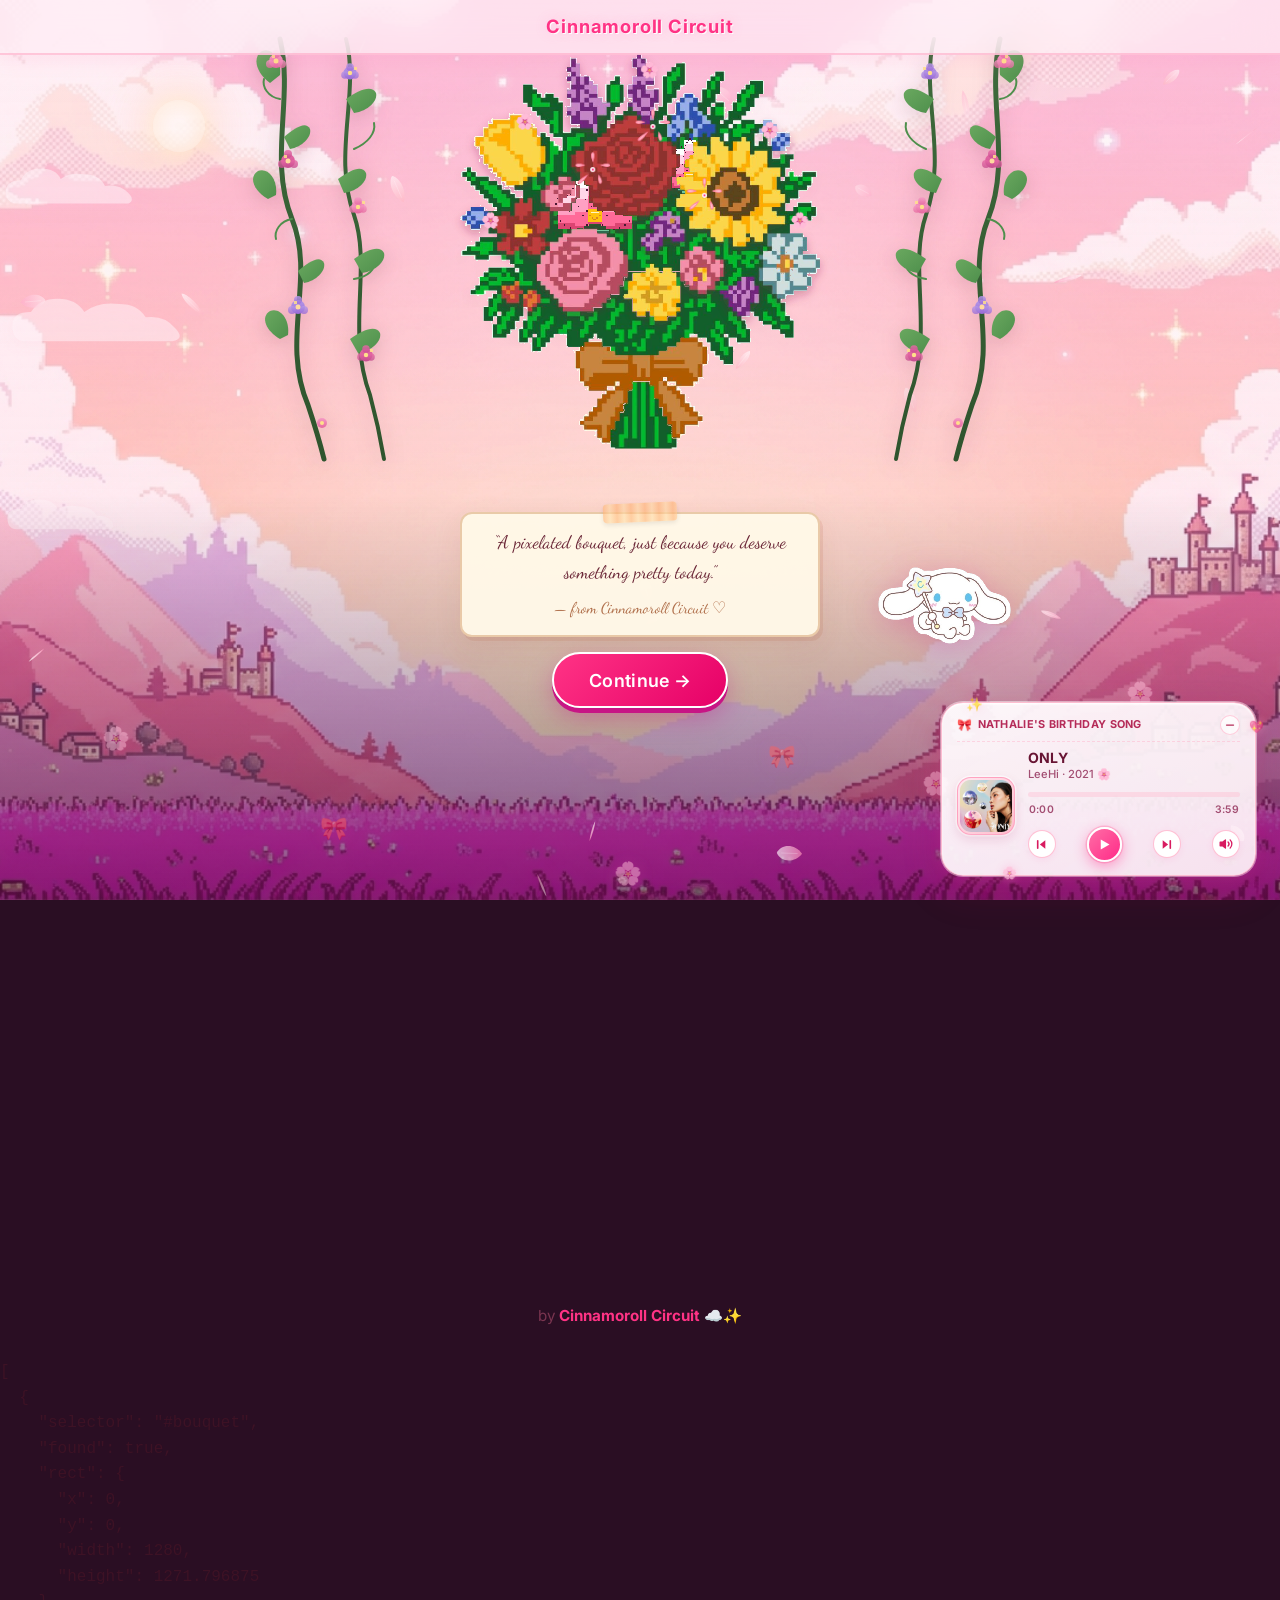
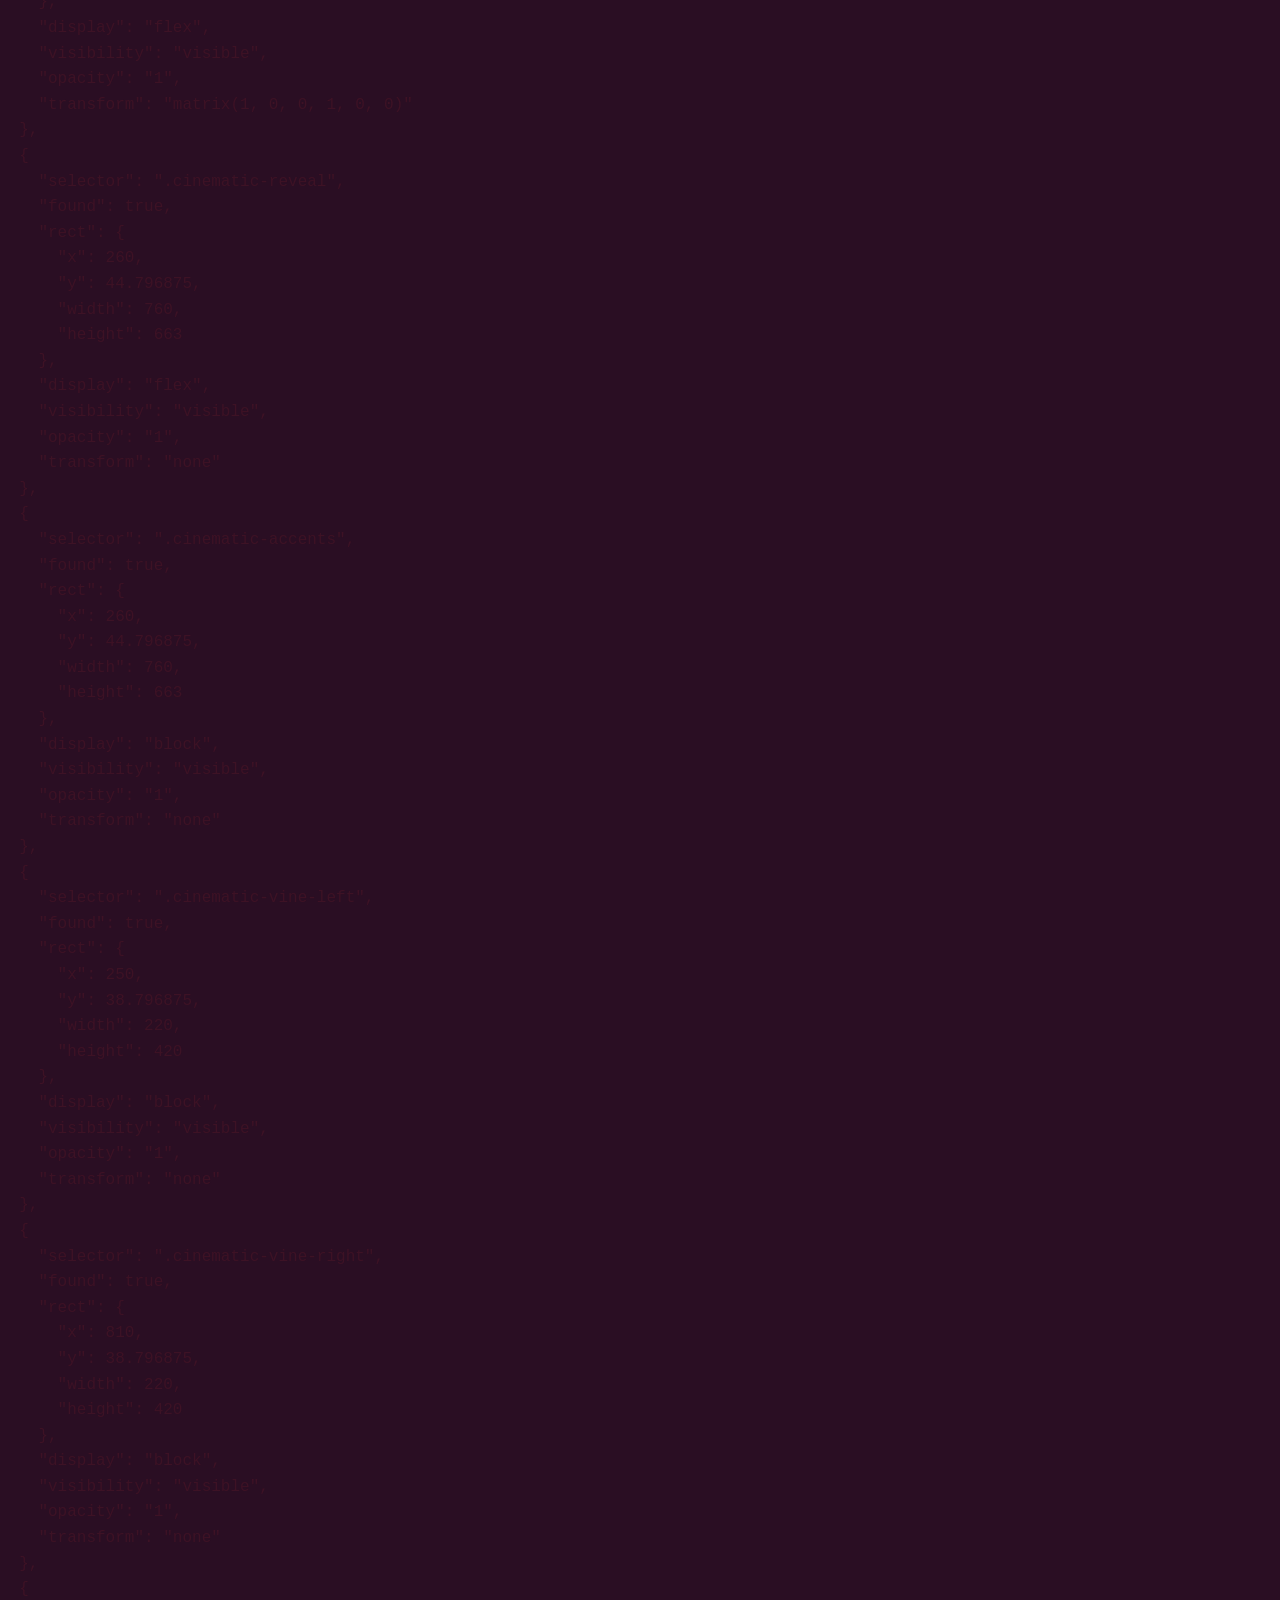
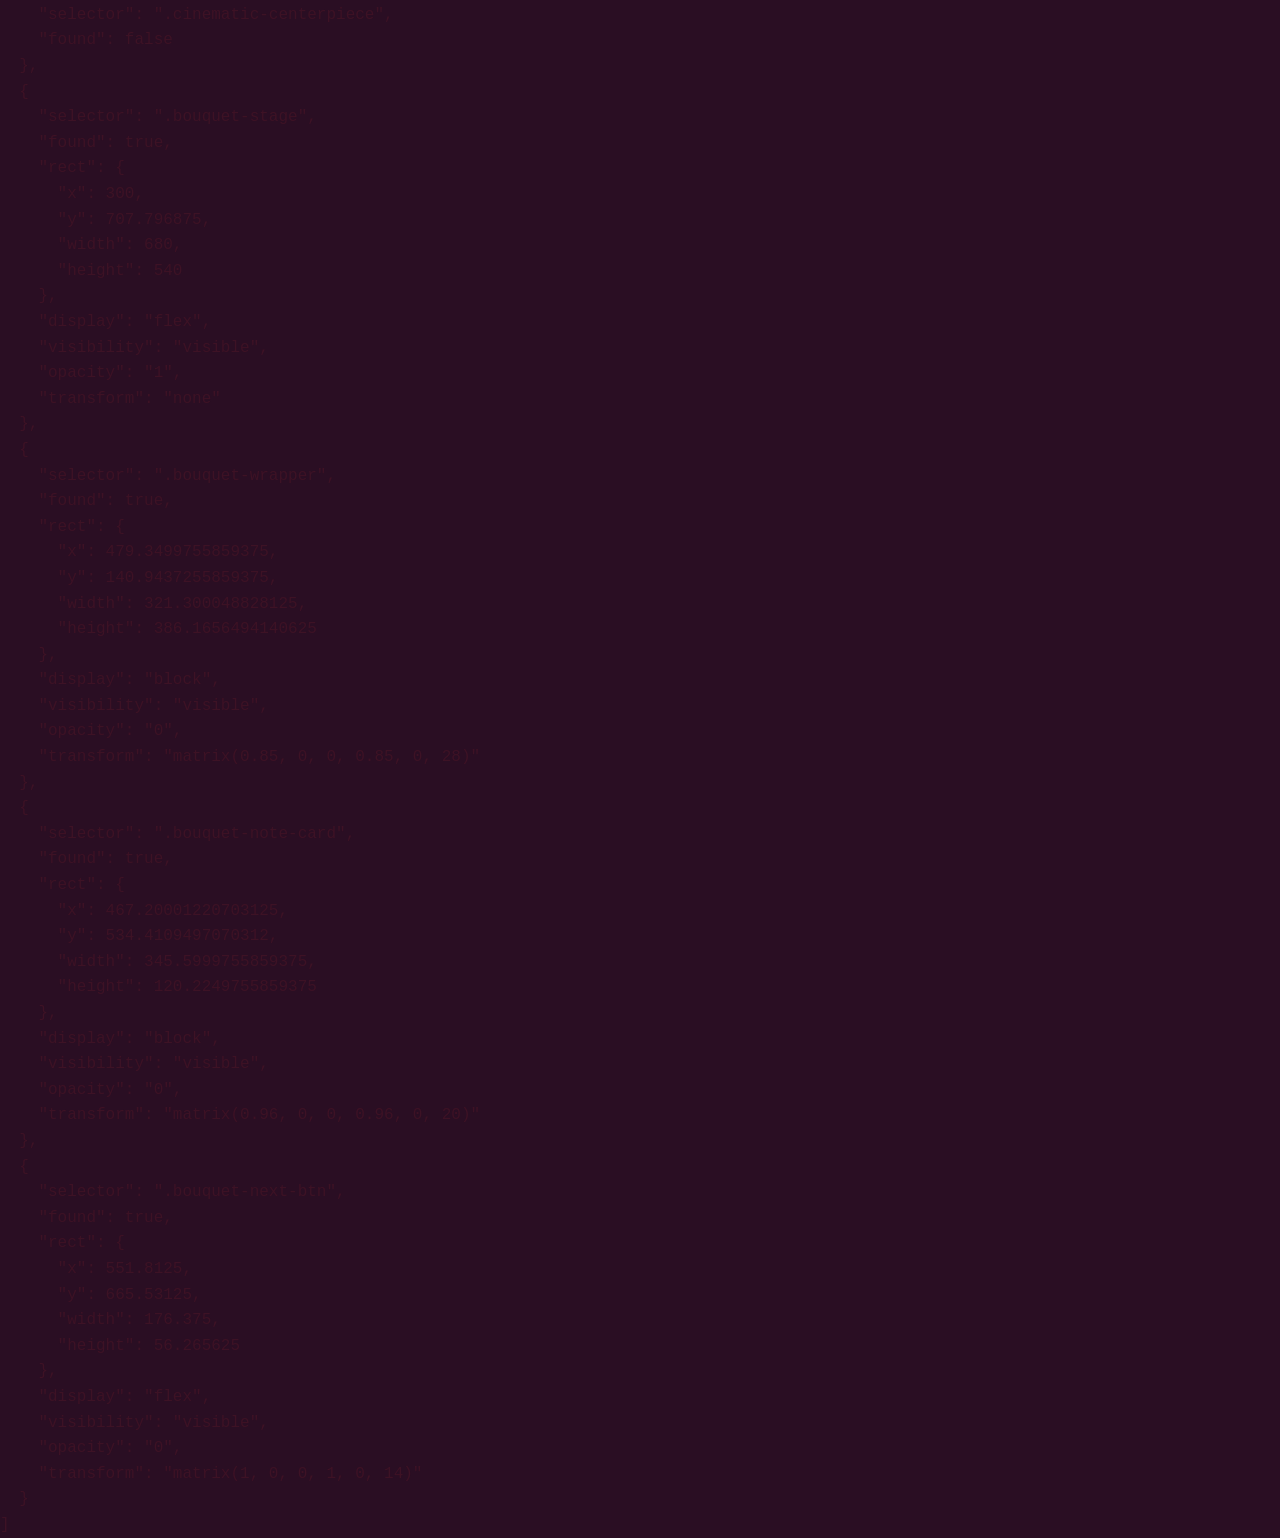
==== commit 4a34012d: "Add files via upload" ====
--- a/test_debug.html
+++ b/test_debug.html
@@ -15,7 +15,7 @@
     <link href="https://fonts.googleapis.com/css2?family=Caveat:wght@600;700&family=Cormorant+Garamond:ital,wght@0,400;0,600;0,700;1,400;1,600&family=Dancing+Script:wght@600;700&family=Inter:wght@300;400;500;600&family=Shantell+Sans:ital,wght@1,600;1,700&display=swap" rel="stylesheet">
 
     <!-- Stylesheet -->
-    <link rel="stylesheet" href="css/style.css">
+    <link rel="stylesheet" href="css/style.css?v=20260916a">
 </head>
 
 <body class="time-bouquet">
@@ -111,6 +111,16 @@
                     <div class="pixel-landscape-bg"></div>
                     <div class="gradient-overlay"></div>
                     <canvas id="particlesCanvas" class="particles-canvas"></canvas>
+                </div>
+
+                <!-- Decorative Retro Pixel-Art Cherry Blossom Branch (Bottom-Right Corner) -->
+                <div class="landing-blossom-decorations" aria-hidden="true">
+                    <div class="blossom-decor-bottom-right">
+                        <img src="assets/images/branch_bottom_right.png" 
+                             alt="" 
+                             class="pixel-art-blossom-img blossom-branch-img" 
+                             draggable="false">
+                    </div>
                 </div>
 
                 <div class="landing-content">
--- a/css/style.css
+++ b/css/style.css
@@ -419,15 +419,70 @@
   line-height: 1.2;
 }
 
-.section-header p {
-  font-family: var(--font-ui);
-  font-size: 1rem;
-  color: var(--color-text-muted);
+.section-header p {
+  font-family: var(--font-ui);
+  font-size: 1rem;
+  color: var(--color-text-muted);
   font-style: italic;
-  font-weight: 400;
-}
-
-.section-container {
+  font-weight: 400;
+}
+
+/* Wish heading — a quiet candlelit entrance, played when the section enters view. */
+#wish .section-header > .section-tag,
+#wish .section-header > #wish-title,
+#wish .section-header > p,
+#wish .wish-flourish {
+  opacity: 0;
+  transform: translateY(16px);
+}
+
+#wish .section-header > .section-tag {
+  margin-bottom: 0.95rem;
+}
+
+#wish.wish-intro-visible .section-header > .section-tag {
+  animation: wishTextReveal 0.65s cubic-bezier(0.22, 1, 0.36, 1) forwards,
+             wishTagGlow 2.8s 0.65s ease-in-out infinite;
+}
+
+#wish.wish-intro-visible .section-header > #wish-title {
+  animation: wishTextReveal 0.7s 0.14s cubic-bezier(0.22, 1, 0.36, 1) forwards;
+}
+
+#wish .wish-flourish {
+  display: block;
+  width: 5.5rem;
+  height: 1.15rem;
+  margin: 0.15rem auto 0.32rem;
+  fill: none;
+  stroke: #e9a5a4;
+  stroke-linecap: round;
+  stroke-width: 1.35;
+}
+
+#wish.wish-intro-visible .wish-flourish {
+  animation: wishTextReveal 0.55s 0.24s cubic-bezier(0.22, 1, 0.36, 1) forwards;
+}
+
+#wish .section-header > p {
+  letter-spacing: 0.045em;
+}
+
+#wish.wish-intro-visible .section-header > p {
+  animation: wishTextReveal 0.7s 0.29s cubic-bezier(0.22, 1, 0.36, 1) forwards;
+}
+
+@keyframes wishTextReveal {
+  from { opacity: 0; transform: translateY(16px); }
+  to { opacity: 1; transform: translateY(0); }
+}
+
+@keyframes wishTagGlow {
+  0%, 100% { box-shadow: 0 2px 8px rgba(255, 105, 180, 0.16), 0 0 0 rgba(255, 209, 102, 0); }
+  50% { box-shadow: 0 3px 13px rgba(255, 135, 166, 0.3), 0 0 18px rgba(255, 209, 102, 0.26); }
+}
+
+.section-container {
   width: 100%;
   min-height: 100vh;
   display: flex;
@@ -538,9 +593,174 @@
 /* --------------------------------------------------------------------------
    6. Landing Section (Handcrafted Gift Entrance)
    -------------------------------------------------------------------------- */
+
+/* --- Cross-Stitch Pixel-Art Floral Frame (Four Corners) --- */
+.landing-blossom-decorations {
+  position: absolute;
+  inset: 0;
+  pointer-events: none;
+  z-index: 1;
+  overflow: hidden;
+  isolation: isolate;
+}
+
+/* Base corner artwork style */
+.xstitch-corner {
+  position: absolute;
+  pointer-events: none;
+  image-rendering: pixelated;
+  image-rendering: crisp-edges;
+  shape-rendering: crispEdges;
+  /* Match the low-contrast pink pixel landscape instead of reading as a
+     foreground sticker. Multiply lets the scene's light and color show through. */
+  opacity: 0.56;
+  mix-blend-mode: multiply;
+  filter: sepia(0.16) saturate(0.62) hue-rotate(288deg) brightness(1.16) contrast(0.8);
+}
+
+/* Landing scenery uses an explicit, self-contained layer stack. */
+#landing .background-effects {
+  z-index: 0;
+}
+
+/* The source artwork is supplied as transparent PNG slices.  Keep the legacy
+   inline SVGs out of the visual stack; the PNGs preserve the original stitch
+   detail and grid texture exactly. */
+.landing-blossom-decorations > svg.xstitch-corner {
+  display: none;
+}
+
+/* Complete vine scenery: above the sky (0), beneath the greeting card (2). */
+#landing::before,
+#landing::after {
+  content: '';
+  position: absolute;
+  top: 0;
+  height: 100vh;
+  width: min(
+    clamp(200px, 20vw, 320px),
+    calc((100vw - 660px) / 2 - 16px)
+  );
+  /* Repeat the intact, proportionate vine down to the ground instead of
+     stretching a single copy to fill the full-height scene layer. */
+  background-image: url('../assets/images/xstitch_flower_vine.png');
+  background-position: center top;
+  background-size: 100% auto;
+  background-repeat: repeat-y;
+  z-index: 1;
+  opacity: 0.90;
+  pointer-events: none;
+  transform-origin: center;
+  image-rendering: pixelated;
+  image-rendering: crisp-edges;
+  -webkit-mask-image: linear-gradient(to bottom, transparent 0%, black 6%, black 72%, transparent 100%);
+  mask-image: linear-gradient(to bottom, transparent 0%, black 6%, black 72%, transparent 100%);
+}
+
+#landing::after {
+  right: 0;
+}
+
+#landing::before {
+  left: 0;
+  transform: scaleX(-1);
+}
+
+/* BOTTOM-RIGHT: Primary large flower + vine */
+.xstitch-br {
+  bottom: 0;
+  right: 0;
+  width: clamp(145px, 16vw, 240px);
+  height: auto;
+  transform-origin: bottom right;
+}
+
+/* TOP-RIGHT: Medium flower + bud */
+.xstitch-tr {
+  top: 0;
+  right: 0;
+  width: clamp(105px, 12vw, 175px);
+  height: auto;
+  transform-origin: top right;
+}
+
+/* BOTTOM-LEFT: Smaller vine + flower */
+.xstitch-bl {
+  bottom: 0;
+  left: 0;
+  width: clamp(90px, 10vw, 155px);
+  height: auto;
+  transform-origin: bottom left;
+}
+
+/* TOP-LEFT: Subtle bud + leaves */
+.xstitch-tl {
+  top: 0;
+  left: 0;
+  width: clamp(70px, 9vw, 135px);
+  height: auto;
+  transform-origin: top left;
+}
+
+/* Gentle float animations — each corner moves independently */
+@keyframes xstitchFloatBR {
+  0%   { transform: translate(0, 0) rotate(0deg); }
+  100% { transform: translate(3px, 4px) rotate(0.6deg); }
+}
+@keyframes xstitchFloatTR {
+  0%   { transform: translate(0, 0) rotate(0deg); }
+  100% { transform: translate(2px, -3px) rotate(-0.5deg); }
+}
+@keyframes xstitchFloatBL {
+  0%   { transform: translate(0, 0) rotate(0deg); }
+  100% { transform: translate(-3px, 3px) rotate(0.4deg); }
+}
+@keyframes xstitchFloatTL {
+  0%   { transform: translate(0, 0) rotate(0deg); }
+  100% { transform: translate(-2px, -2px) rotate(-0.4deg); }
+}
+
+/* Tablets: preserve a clear gutter around the smaller card. */
+@media (min-width: 640px) and (max-width: 1023px) {
+  #landing::before,
+  #landing::after {
+    width: min(
+      clamp(150px, 16vw, 220px),
+      max(64px, calc((100vw - 660px) / 2 - 16px))
+    );
+  }
+
+  #landing::after { right: 0; }
+  #landing::before { left: 0; }
+
+  #landing .landing-content {
+    width: min(660px, calc(100% - 10rem));
+  }
+
+  .xstitch-br { width: clamp(120px, 19vw, 190px); }
+  .xstitch-tr { width: clamp(85px, 13vw, 145px); }
+  .xstitch-bl { width: clamp(75px, 12vw, 125px); }
+  .xstitch-tl { width: clamp(60px, 10vw, 105px); }
+}
+
+/* Mobile: make room for the greeting card by removing both decorative vines. */
+@media (max-width: 639px) {
+  #landing::before,
+  #landing::after {
+    display: none;
+  }
+
+  .xstitch-br { width: clamp(90px, 24vw, 130px); opacity: 0.52; }
+  .xstitch-tr { width: clamp(64px, 18vw, 95px); opacity: 0.48; }
+  .xstitch-bl { width: clamp(56px, 17vw, 85px); opacity: 0.52; }
+  .xstitch-tl { width: clamp(48px, 15vw, 72px); opacity: 0.48; }
+}
+
+
+
 .landing-content {
   position: relative;
-  z-index: 10;
+  z-index: 2;
   display: flex;
   flex-direction: column;
   align-items: center;
@@ -3752,7 +3972,7 @@
 .cin-sticker-dancing {
   width: 110px;
   bottom: -14px;
-  right: -10px;
+  right: 15px;
   animation: dancingSway 2.8s ease-in-out infinite alternate;
 }
 
@@ -3976,7 +4196,7 @@
   /* Sticker sizes on tablet */
   .cin-sticker-airplane { width: 115px; top: -32px; right: -12px; }
   .cin-sticker-dessert  { width: 100px; bottom: -15px; right: -15px; }
-  .cin-sticker-dancing  { width: 95px; bottom: -12px; right: -8px; }
+  .cin-sticker-dancing  { width: 95px; bottom: -12px; right: 15px; }
   .cin-sticker-wand     { width: 105px; bottom: 0; right: -10px; }
   .cin-sticker-bday-cake{ width: 110px; bottom: -4px; left: -25px; z-index: 6; }
   .cin-sticker-yay      { width: 110px; bottom: 8px; right: 0; }
@@ -7338,7 +7558,9 @@
   position: fixed;
   bottom: 24px;
   right: 24px;
-  z-index: 1000;
+  /* main has z-index: 10, so the fixed control must sit above that stacking
+     context to remain interactive on the landing screen. */
+  z-index: 1001;
   display: flex;
   flex-direction: column;
   align-items: flex-end;
@@ -9549,11 +9771,108 @@
 }
 
 /* Prefers-reduced-motion: freeze sway */
-@media (prefers-reduced-motion: reduce) {
-  .vine-bud-bloom {
-    animation: none !important;
-  }
-}
+@media (prefers-reduced-motion: reduce) {
+  .vine-bud-bloom {
+    animation: none !important;
+  }
+}
+
+/* ======================================================================
+   FINALE MEMORY COMPILATION: five polaroids held together with tape
+   ====================================================================== */
+#letter-finale .finale-photo-compilation {
+  width: min(350px, 100%);
+  margin: 0.35rem auto 1.75rem;
+  display: grid;
+  grid-template-columns: repeat(2, 126px);
+  grid-auto-rows: 172px;
+  justify-content: center;
+  gap: 22px 38px;
+}
+
+.finale-compilation-label {
+  position: absolute;
+  z-index: 8;
+  top: 48%;
+  left: 50%;
+  transform: translate(-50%, -50%) rotate(-3deg);
+  width: max-content;
+  max-width: 70%;
+  padding: 0.32rem 0.65rem;
+  color: #7a1a40;
+  background: rgba(255, 249, 253, 0.92);
+  border: 1px dashed #e78aaa;
+  border-radius: 3px;
+  box-shadow: 0 3px 10px rgba(76, 16, 49, 0.15);
+  font: 700 0.9rem/1.2 'Caveat', cursive;
+  letter-spacing: 0.04em;
+}
+
+#letter-finale .finale-photo-card {
+  position: relative;
+  display: block;
+  width: 126px;
+  height: 172px;
+  margin: 0;
+  padding: 6px 6px 19px;
+  overflow: visible;
+  background: #fff;
+  border: 1px solid #ffe2ec;
+  border-radius: 3px;
+  box-shadow: 0 9px 20px rgba(56, 12, 38, 0.25);
+  box-sizing: border-box;
+  transition: transform 240ms ease, box-shadow 240ms ease;
+}
+
+#letter-finale .finale-photo-card:hover {
+  z-index: 10;
+  box-shadow: 0 14px 28px rgba(56, 12, 38, 0.32);
+}
+
+#letter-finale .finale-photo-card .finale-photo-img {
+  display: block;
+  width: 100%;
+  height: 100%;
+  object-fit: cover;
+  border-radius: 1px;
+}
+
+#letter-finale .finale-photo-card .finale-photo-tape {
+  z-index: 2;
+  top: -9px;
+  width: 46px;
+  height: 15px;
+  background: rgba(255, 186, 211, 0.86);
+}
+
+#letter-finale .finale-photo-card-main {
+  z-index: 3;
+  transform: rotate(-1deg);
+}
+#letter-finale .finale-photo-card-one { z-index: 2; transform: rotate(-8deg); }
+#letter-finale .finale-photo-card-two { z-index: 3; transform: rotate(7deg); }
+#letter-finale .finale-photo-card-three { z-index: 1; transform: rotate(5deg); }
+#letter-finale .finale-photo-card-four { z-index: 2; grid-column: 1 / -1; justify-self: center; transform: rotate(-6deg); }
+
+#letter-finale .finale-photo-card-main:hover { transform: rotate(-1deg) translateY(-6px) scale(1.03); }
+#letter-finale .finale-photo-card-one:hover { transform: rotate(-8deg) translateY(-6px) scale(1.03); }
+#letter-finale .finale-photo-card-two:hover { transform: rotate(7deg) translateY(-6px) scale(1.03); }
+#letter-finale .finale-photo-card-three:hover { transform: rotate(5deg) translateY(-6px) scale(1.03); }
+#letter-finale .finale-photo-card-four:hover { transform: rotate(-6deg) translateY(-6px) scale(1.03); }
+
+@media (max-width: 480px) {
+  #letter-finale .finale-photo-compilation {
+    width: min(290px, 100%);
+    grid-template-columns: repeat(2, 104px);
+    grid-auto-rows: 143px;
+    gap: 18px 27px;
+  }
+  #letter-finale .finale-photo-card {
+    width: 104px;
+    height: 143px;
+    padding: 5px 5px 16px;
+  }
+}
 
 /* ==========================================================================
    FINALE ATMOSPHERIC LAYER: Glowing Violet Butterflies & Purple Lilies
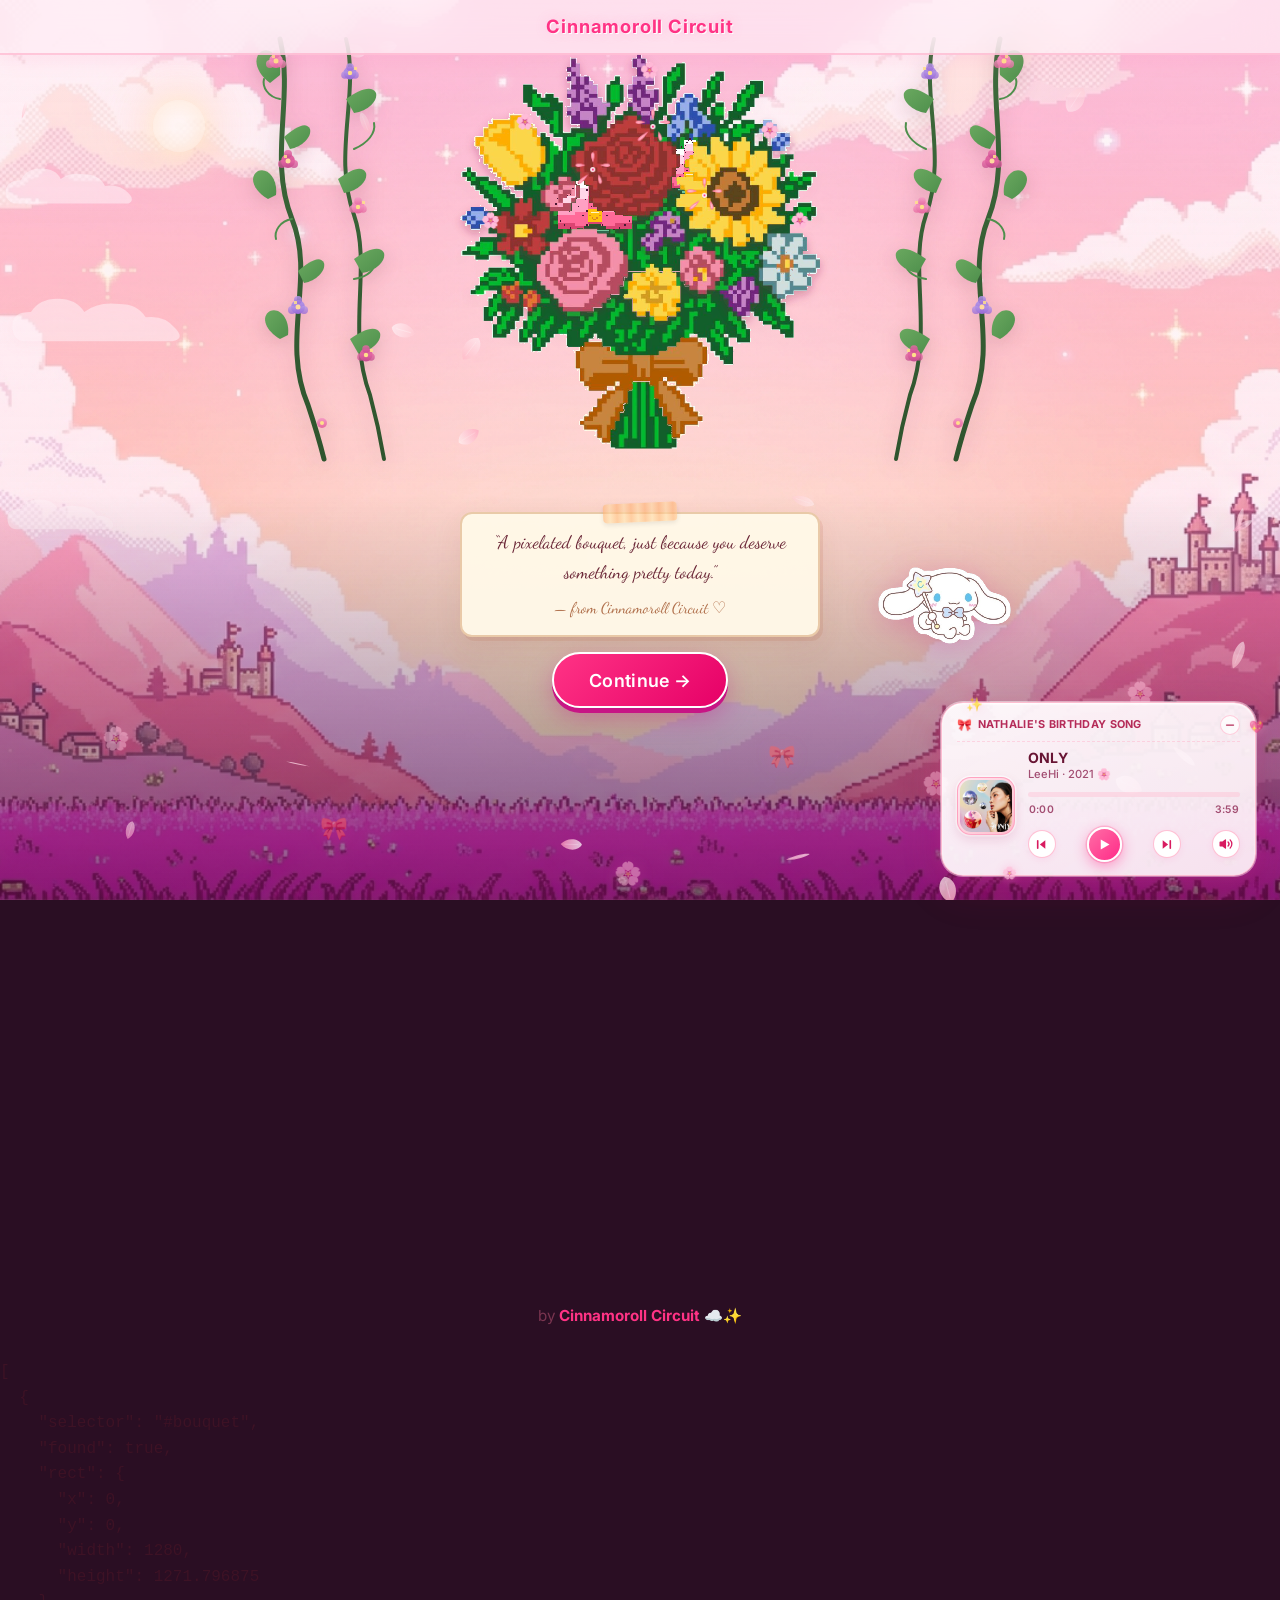
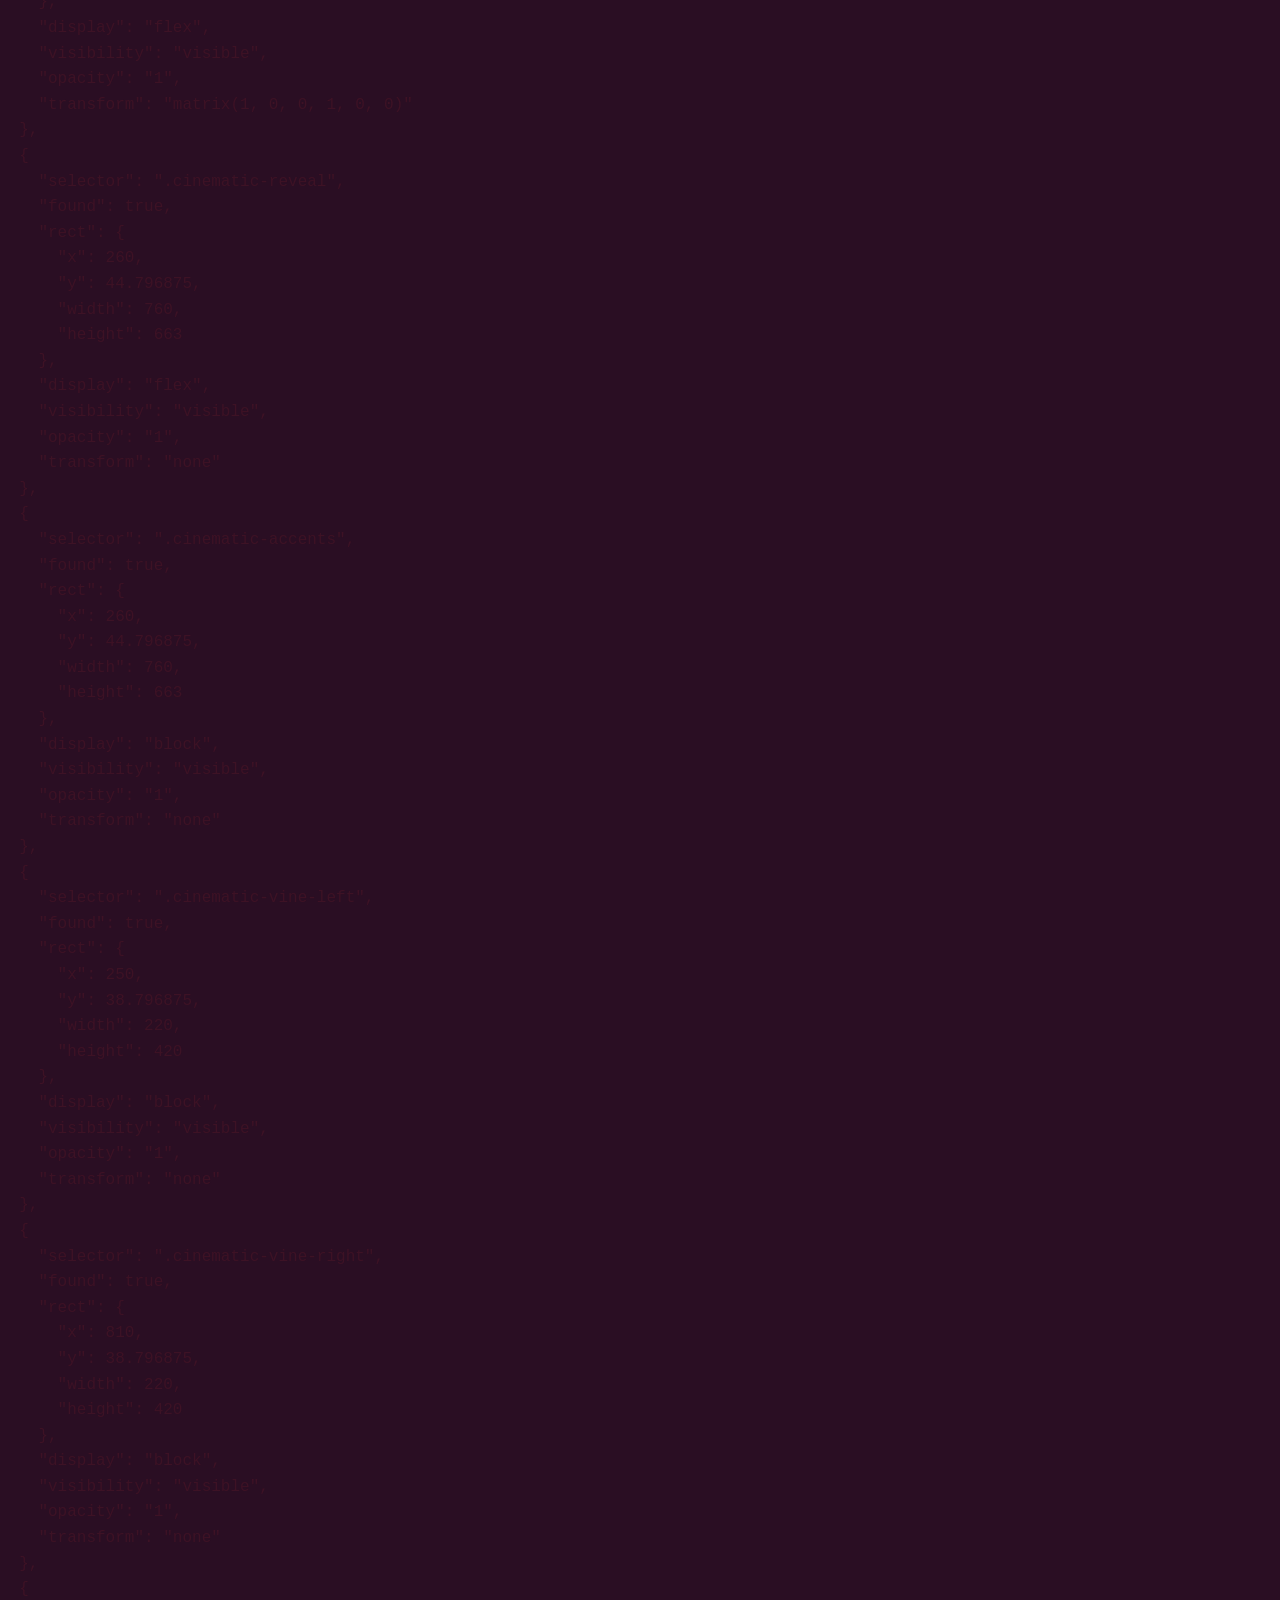
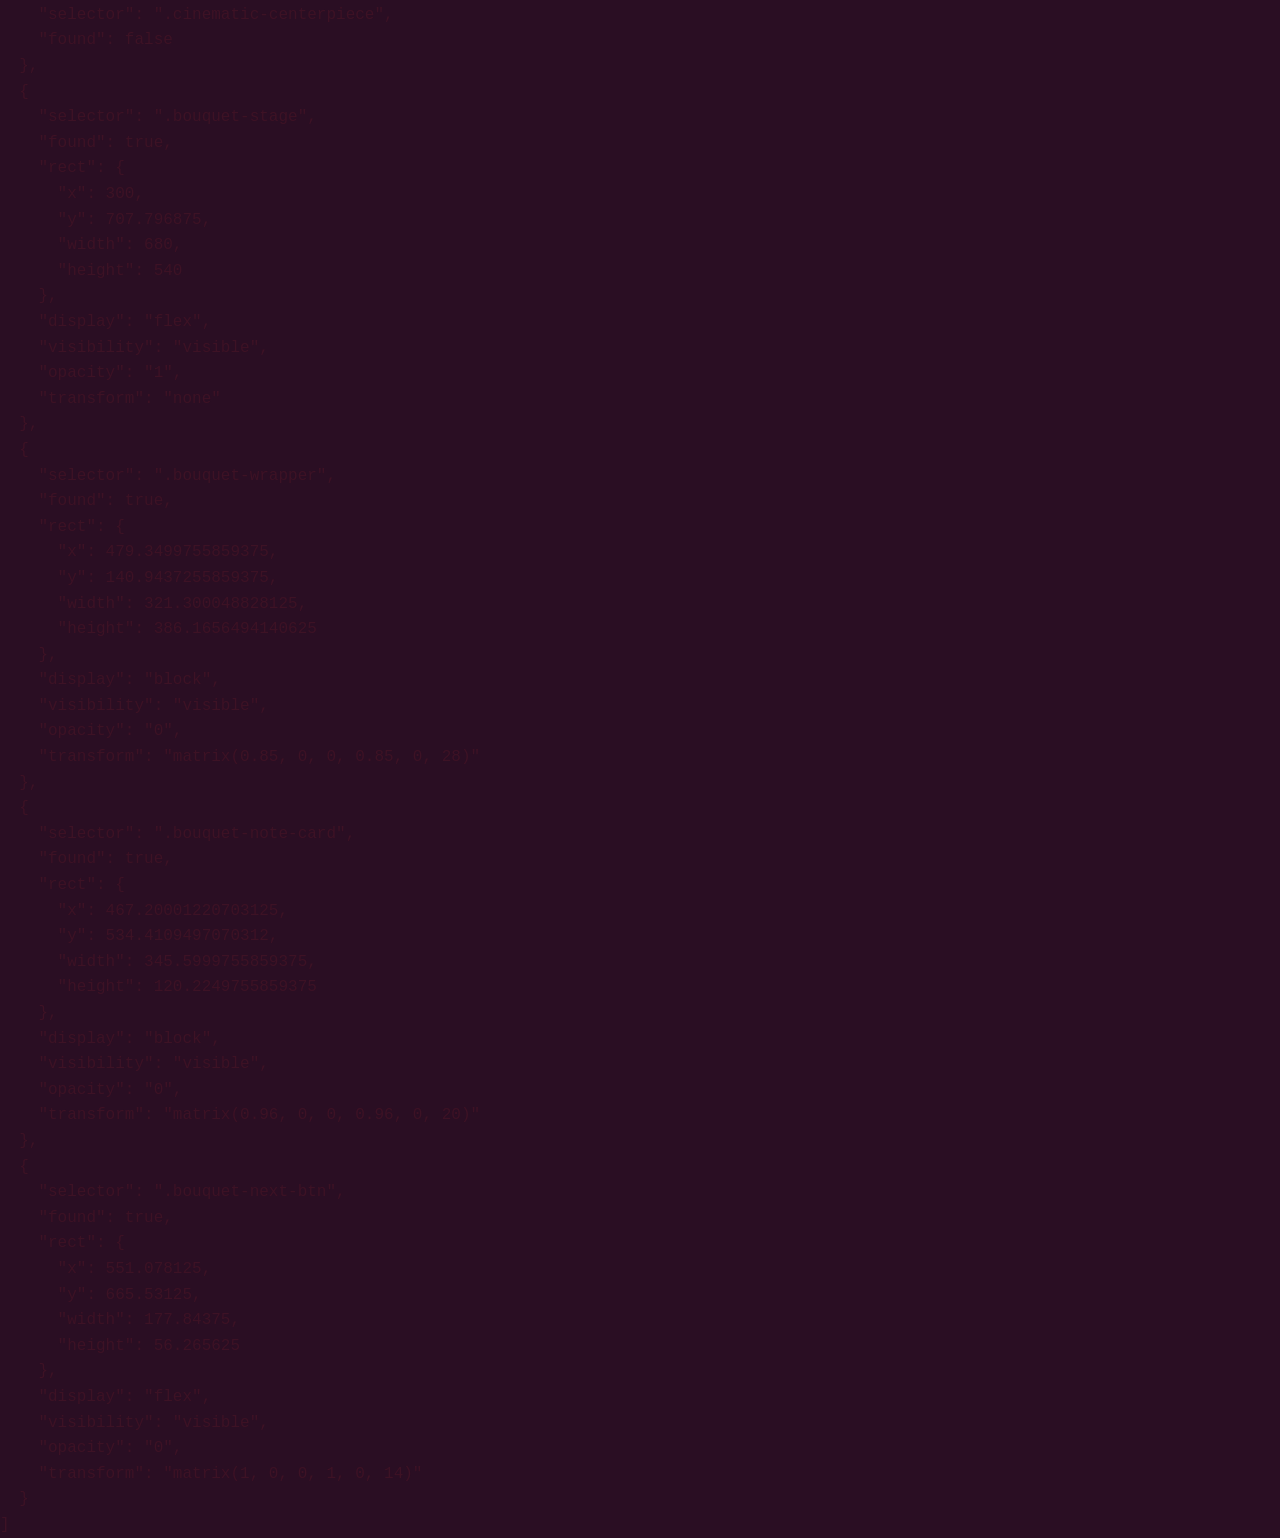
==== commit 79726e52: "Add files via upload" ====
--- a/test_debug.html
+++ b/test_debug.html
@@ -185,7 +185,7 @@
                         <span class="cin-float-heart fh3">💕</span>
                     </div>
 
-                    <h2 id="opening-title">Getting everything ready…</h2>
+                    <h2 id="opening-title">Cinnamoroll is wrapping the gifts…</h2>
                     <p class="opening-subtitle">sorry if may bugs hehe 🐾</p>
 
                     <!-- Dessert Sailor Cinnamoroll Sticker -->
--- a/css/style.css
+++ b/css/style.css
@@ -896,13 +896,13 @@
   background: var(--bg-card);
   backdrop-filter: blur(24px);
   -webkit-backdrop-filter: blur(24px);
-  padding: 2.6rem 3rem 2.8rem;
+  padding: 2.6rem clamp(1.2rem, 3.5vw, 2.8rem) 2.8rem;
   border-radius: var(--radius-lg);
   border: 3px solid var(--border-pixel);
   box-shadow: var(--shadow-card), var(--shadow-glow);
   position: relative;
   z-index: 1;
-  max-width: 520px;
+  max-width: 560px;
   width: 100%;
 }
 
@@ -1009,7 +1009,8 @@
 
 .opening-container h2 {
   font-family: var(--font-display);
-  font-size: 2.2rem;
+  font-size: clamp(1.2rem, 4vw, 1.85rem);
+  white-space: nowrap;
   font-weight: 700;
   color: var(--color-primary);
   text-shadow: 1px 1px 0px #FFF;
@@ -1292,10 +1293,10 @@
   margin-left: -16px;
 }
 
-/* Developing & Placement Animation State (Slower, Dramatic & Gentle) */
-.photo-card.polaroid-card.card-revealed {
-  opacity: 1;
-  animation: polaroidDevelopPlacement 1.8s cubic-bezier(0.22, 1, 0.36, 1) forwards;
+/* Developing & Placement Animation State */
+.photo-card.polaroid-card.card-revealed {
+  opacity: 1;
+  animation: polaroidDevelopPlacement 1.4s cubic-bezier(0.22, 1, 0.36, 1) forwards;
 }
 
 @keyframes polaroidDevelopPlacement {
@@ -1461,7 +1462,7 @@
 }
 
 /* â”€â”€ Dedicated Scrapbook Date Badge (Clean Spacing) â”€â”€ */
-.scrapbook-date-badge {
+.scrapbook-date-badge {
   display: inline-flex;
   align-items: center;
   justify-content: center;
@@ -1471,9 +1472,18 @@
   border-radius: var(--radius-full);
   padding: 0.45rem 1.4rem;
   margin: 0.6rem auto 1.2rem;
-  box-shadow: 0 3px 10px rgba(255, 105, 180, 0.12);
-  z-index: 11;
-}
+  box-shadow: 0 3px 10px rgba(255, 105, 180, 0.12);
+  z-index: 11;
+  opacity: 0;
+  transform: translateY(10px) scale(0.96);
+  pointer-events: none;
+  transition: opacity 0.45s ease, transform 0.45s cubic-bezier(0.34, 1.56, 0.64, 1);
+}
+
+.scrapbook-date-badge.badge-revealed {
+  opacity: 1;
+  transform: translateY(0) scale(1);
+}
 
 .sdb-text {
   font-family: var(--font-ui);
@@ -3193,7 +3203,7 @@
 /* --------------------------------------------------------------------------
    12. 🌙 Finale: Pixel-Art Night Sky & Cinnamoroll Greeting
    -------------------------------------------------------------------------- */
-#finale.section-container {
+#finale.section-container {
   padding: 3rem 1.2rem 3.5rem;
   justify-content: center;
   align-items: center;
@@ -7302,25 +7312,25 @@
    CONTINUE BUTTON â€” Appears after 1+ treats opened
    â”€â”€â”€â”€â”€â”€â”€â”€â”€â”€â”€â”€â”€â”€â”€â”€â”€â”€â”€â”€â”€â”€â”€â”€â”€â”€â”€â”€â”€â”€â”€â”€â”€â”€â”€â”€â”€â”€â”€â”€ */
 
-.cafe-continue-wrap {
-  position: absolute;
-  bottom: 18px;
-  right: 24px;
-  z-index: 25;
+.cafe-continue-wrap {
+  position: absolute;
+  bottom: 30px;
+  left: calc(50% + 252px);
+  z-index: 25;
   display: flex;
   align-items: center;
   gap: 0.5rem;
   opacity: 0;
-  transform: translateY(12px) scale(0.95);
+  transform: translateX(-50%) translateY(12px) scale(0.95);
   pointer-events: none;
   transition:
     opacity 0.45s ease,
     transform 0.45s cubic-bezier(0.34, 1.56, 0.64, 1);
 }
 
-.cafe-continue-wrap.show-continue {
-  opacity: 1;
-  transform: translateY(0) scale(1);
+.cafe-continue-wrap.show-continue {
+  opacity: 1;
+  transform: translateX(-50%) translateY(0) scale(1);
   pointer-events: auto;
 }
 
@@ -7430,9 +7440,9 @@
   .cafe-note .note-header { font-size: 1.35rem; }
   .cafe-note .note-body { font-size: 1.02rem; line-height: 1.75; }
 
-  .cafe-continue-wrap {
-    bottom: 14px;
-    right: 16px;
+  .cafe-continue-wrap {
+    bottom: 12px;
+    left: 50%;
   }
 }
 
@@ -7475,7 +7485,7 @@
   .treat-cookie-station     { --pos-x: 75%; --pos-y: 50%; }
   .treat-shortcake-station  { --pos-x: 25%; --pos-y: 72%; }
   .treat-cupcake-station    { --pos-x: 75%; --pos-y: 72%; }
-  .treat-drink-station      { --pos-x: 50%; --pos-y: 92%; }
+  .treat-drink-station      { --pos-x: 50%; --pos-y: 84%; }
 
   .treat-card-pill {
     max-width: 155px;
@@ -7493,13 +7503,18 @@
   .cafe-note .note-header { font-size: 1.25rem; }
   .cafe-note .note-body { font-size: 0.98rem; line-height: 1.7; }
 
-  .cafe-continue-wrap {
-    position: relative;
-    bottom: auto;
-    right: auto;
-    margin: 1.2rem auto 0.6rem;
-    justify-content: center;
-  }
+  .cafe-continue-wrap {
+    position: relative;
+    bottom: auto;
+    left: auto;
+    margin: 1.2rem auto 0.6rem;
+    justify-content: center;
+    transform: translateY(12px) scale(0.95);
+  }
+
+  .cafe-continue-wrap.show-continue {
+    transform: translateY(0) scale(1);
+  }
 }
 
 @media (max-width: 420px) {
@@ -7512,7 +7527,7 @@
   .treat-cookie-station     { --pos-x: 76%; --pos-y: 48%; }
   .treat-shortcake-station  { --pos-x: 24%; --pos-y: 70%; }
   .treat-cupcake-station    { --pos-x: 76%; --pos-y: 70%; }
-  .treat-drink-station      { --pos-x: 50%; --pos-y: 91%; }
+  .treat-drink-station      { --pos-x: 50%; --pos-y: 83%; }
 
   .treat-card-pill {
     max-width: 140px;
@@ -8499,8 +8514,23 @@
   flex-direction: column;
   background: #000;
   z-index: 2;
-  isolation: isolate;
-}
+  isolation: isolate;
+}
+
+/* The finale has the heaviest visual layer stack. A long, opacity-only
+   entrance lets the browser settle that work while the scene comes into view,
+   avoiding the abrupt hitch caused by the regular transform entrances. */
+#finale.section-container.finale-fade-in {
+  animation: finaleSoftFadeIn 5.5s ease-out both;
+  transform: none;
+  transition: opacity 5.5s ease-out;
+  will-change: opacity;
+}
+
+@keyframes finaleSoftFadeIn {
+  from { opacity: 0; }
+  to { opacity: 1; }
+}
 
 body.time-finale::before {
   opacity: 0;
@@ -9098,12 +9128,14 @@
 }
 
 /* ── 9 Canonical Interactive Virgo Constellation Stars (Clickable Objects) ── */
-.virgo-star-node {
-  cursor: pointer;
-  -webkit-tap-highlight-color: transparent;
-  outline: none;
-  pointer-events: auto;
-}
+.virgo-star-node {
+  cursor: pointer;
+  -webkit-tap-highlight-color: transparent;
+  touch-action: manipulation;
+  user-select: none;
+  outline: none;
+  pointer-events: auto;
+}
 
 .star-hit-area {
   fill: transparent;
@@ -9772,6 +9804,10 @@
 
 /* Prefers-reduced-motion: freeze sway */
 @media (prefers-reduced-motion: reduce) {
+  #finale.section-container.finale-fade-in {
+    animation: none;
+  }
+
   .vine-bud-bloom {
     animation: none !important;
   }
